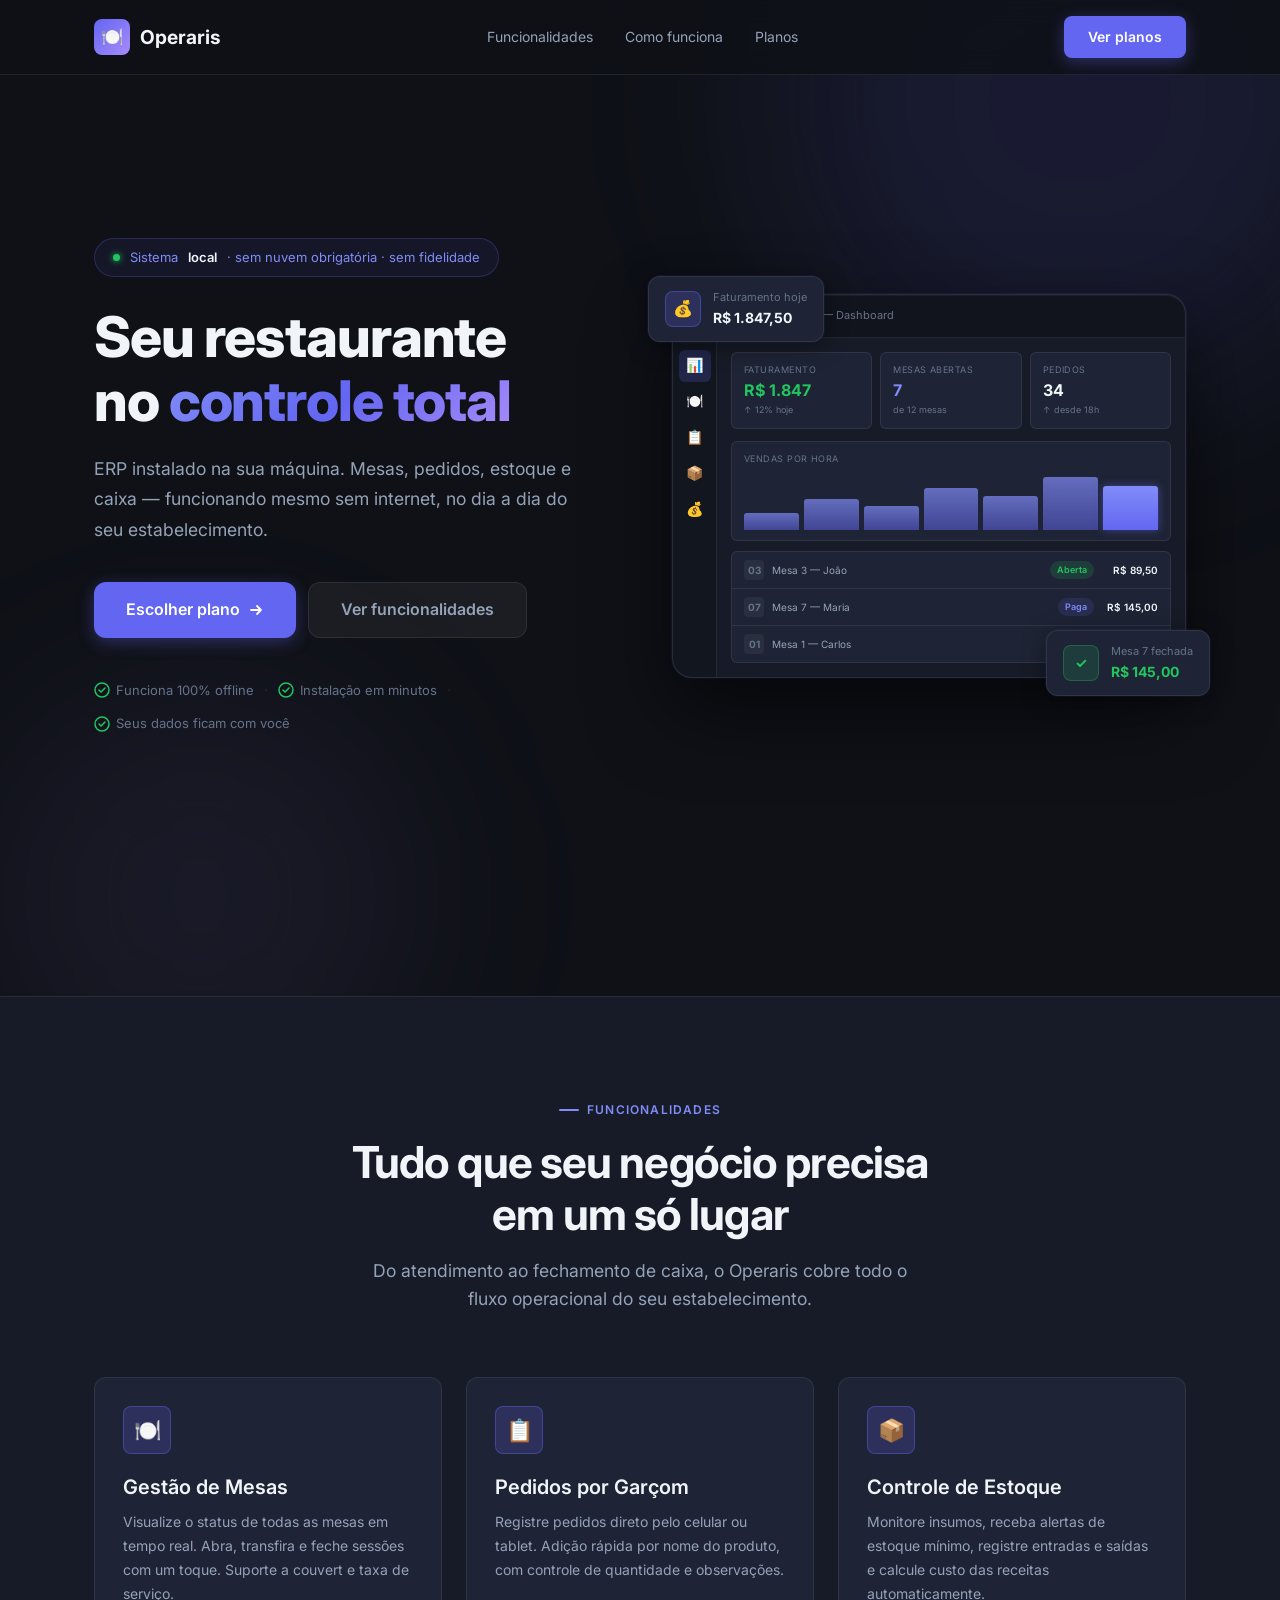
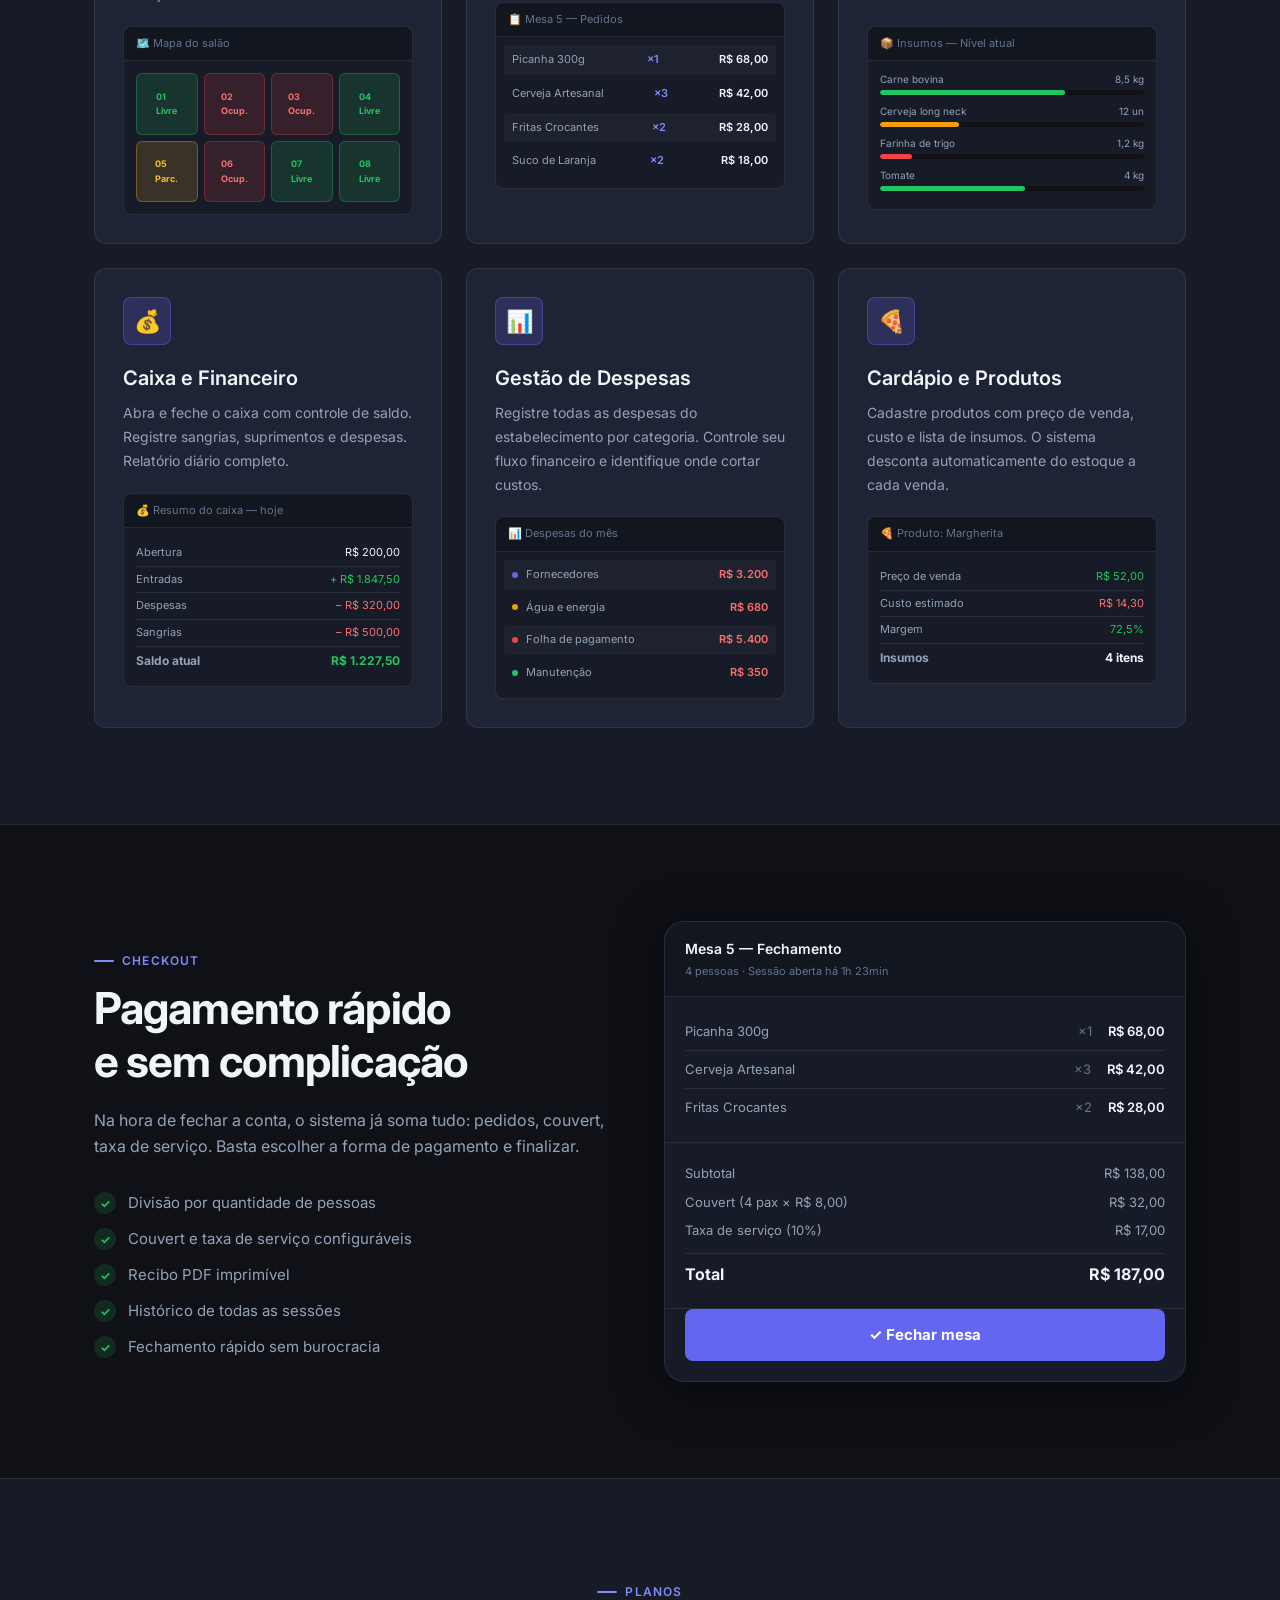
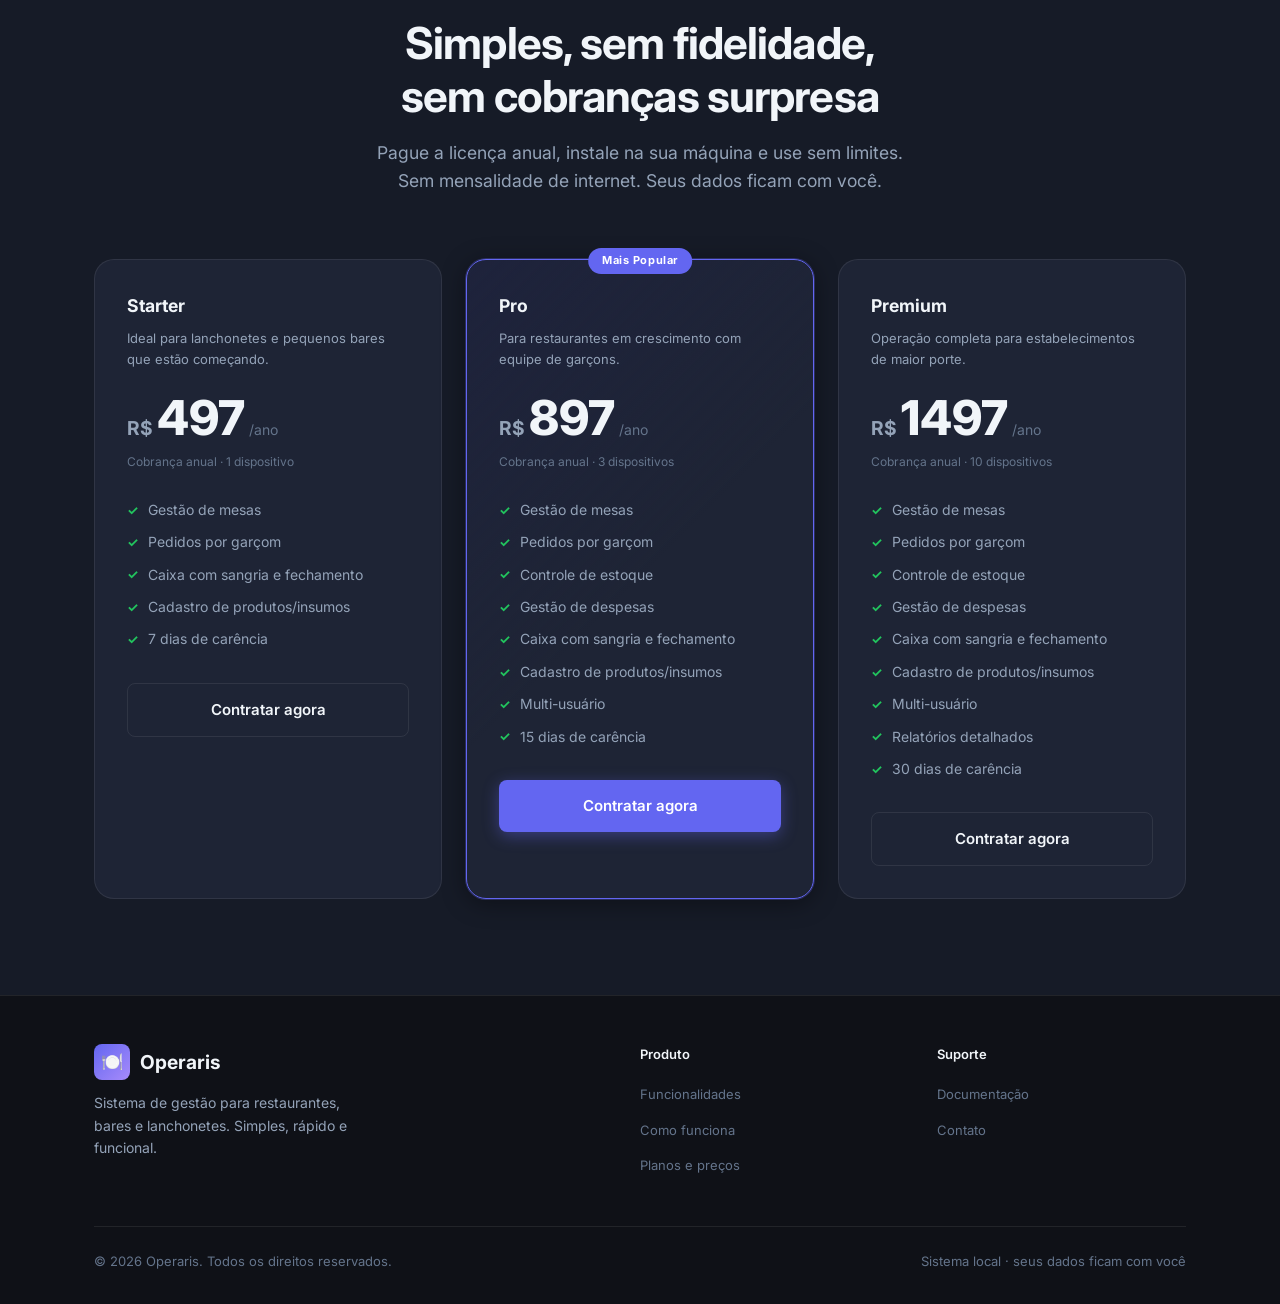
==== index.html @ 33a44f67 "fix: planos com fallback quando API offline + descrição da seção melhorada - plans.js: fallback com " ====
<!DOCTYPE html>
<html lang="pt-BR">
<head>
  <meta charset="UTF-8" />
  <meta name="viewport" content="width=device-width, initial-scale=1.0" />
  <title>Operaris ERP — Sistema de Gestão para Restaurantes e Bares</title>
  <meta name="description" content="ERP completo para restaurantes, bares e lanchonetes. Gestão de mesas, pedidos, estoque, caixa e muito mais. Simples, rápido e offline." />
  <link rel="preconnect" href="https://fonts.googleapis.com" />
  <link rel="preconnect" href="https://fonts.gstatic.com" crossorigin />
  <link href="https://fonts.googleapis.com/css2?family=Inter:wght@400;500;600;700;800&display=swap" rel="stylesheet" />
  <link rel="stylesheet" href="css/style.css" />
</head>
<body>

  <!-- NAVBAR -->
  <nav class="navbar">
    <div class="container">
      <a href="#" class="logo">
        <div class="logo-icon">🍽️</div>
        Operaris
      </a>
      <ul class="nav-links">
        <li><a href="#features">Funcionalidades</a></li>
        <li><a href="#como-funciona">Como funciona</a></li>
        <li><a href="#planos">Planos</a></li>
      </ul>
      <a href="#planos" class="btn btn-primary">Ver planos</a>
    </div>
  </nav>

  <!-- HERO -->
  <section class="hero">
    <!-- Decorative blobs -->
    <div class="hero-blob hero-blob-1"></div>
    <div class="hero-blob hero-blob-2"></div>

    <div class="hero-grid container">

      <!-- LEFT: copy -->
      <div class="hero-copy">
        <div class="hero-badge fade-in">
          <span class="badge-dot"></span>
          Sistema <strong>local</strong> · sem nuvem obrigatória · sem fidelidade
        </div>

        <h1 class="fade-in fade-in-d1">
          Seu restaurante<br/>
          no <span class="gradient-text">controle total</span>
        </h1>

        <p class="hero-sub fade-in fade-in-d2">
          ERP instalado na sua máquina. Mesas, pedidos, estoque e caixa — funcionando mesmo sem internet, no dia a dia do seu estabelecimento.
        </p>

        <div class="hero-cta fade-in fade-in-d3">
          <a href="#planos" class="btn btn-primary btn-lg">
            Escolher plano
            <svg width="16" height="16" viewBox="0 0 16 16" fill="none"><path d="M3 8h10M9 4l4 4-4 4" stroke="currentColor" stroke-width="1.8" stroke-linecap="round" stroke-linejoin="round"/></svg>
          </a>
          <a href="#features" class="btn btn-ghost btn-lg">Ver funcionalidades</a>
        </div>

        <div class="hero-trust fade-in fade-in-d4">
          <div class="trust-item">
            <svg width="16" height="16" viewBox="0 0 16 16" fill="none"><circle cx="8" cy="8" r="7" stroke="#22c55e" stroke-width="1.5"/><path d="M5 8l2 2 4-4" stroke="#22c55e" stroke-width="1.5" stroke-linecap="round" stroke-linejoin="round"/></svg>
            Funciona 100% offline
          </div>
          <div class="trust-sep">·</div>
          <div class="trust-item">
            <svg width="16" height="16" viewBox="0 0 16 16" fill="none"><circle cx="8" cy="8" r="7" stroke="#22c55e" stroke-width="1.5"/><path d="M5 8l2 2 4-4" stroke="#22c55e" stroke-width="1.5" stroke-linecap="round" stroke-linejoin="round"/></svg>
            Instalação em minutos
          </div>
          <div class="trust-sep">·</div>
          <div class="trust-item">
            <svg width="16" height="16" viewBox="0 0 16 16" fill="none"><circle cx="8" cy="8" r="7" stroke="#22c55e" stroke-width="1.5"/><path d="M5 8l2 2 4-4" stroke="#22c55e" stroke-width="1.5" stroke-linecap="round" stroke-linejoin="round"/></svg>
            Seus dados ficam com você
          </div>
        </div>
      </div>

      <!-- RIGHT: mockup -->
      <div class="hero-visual-wrap fade-in fade-in-d2">

        <!-- floating accent cards -->
        <div class="float-card float-card-tl">
          <div class="fc-icon">💰</div>
          <div class="fc-body">
            <div class="fc-label">Faturamento hoje</div>
            <div class="fc-value">R$ 1.847,50</div>
          </div>
        </div>

        <div class="float-card float-card-br">
          <div class="fc-icon fc-green">✓</div>
          <div class="fc-body">
            <div class="fc-label">Mesa 7 fechada</div>
            <div class="fc-value" style="color:var(--green)">R$ 145,00</div>
          </div>
        </div>

        <!-- main mockup -->
        <div class="mockup-window">
          <div class="mockup-titlebar">
            <div class="dot dot-red"></div>
            <div class="dot dot-yellow"></div>
            <div class="dot dot-green"></div>
            <span>Operaris ERP — Dashboard</span>
          </div>
          <div class="mockup-body">
            <!-- nav sidebar hint -->
            <div class="mockup-layout">
              <div class="mockup-sidebar">
                <div class="msb-item active">📊</div>
                <div class="msb-item">🍽️</div>
                <div class="msb-item">📋</div>
                <div class="msb-item">📦</div>
                <div class="msb-item">💰</div>
              </div>
              <div class="mockup-main">
                <div class="mockup-row">
                  <div class="mockup-card">
                    <div class="mockup-card-label">Faturamento</div>
                    <div class="mockup-card-value green">R$ 1.847</div>
                    <div class="mockup-card-delta">↑ 12% hoje</div>
                  </div>
                  <div class="mockup-card">
                    <div class="mockup-card-label">Mesas abertas</div>
                    <div class="mockup-card-value accent">7</div>
                    <div class="mockup-card-delta">de 12 mesas</div>
                  </div>
                  <div class="mockup-card">
                    <div class="mockup-card-label">Pedidos</div>
                    <div class="mockup-card-value">34</div>
                    <div class="mockup-card-delta">↑ desde 18h</div>
                  </div>
                </div>
                <div class="mockup-chart-area">
                  <div class="chart-label">Vendas por hora</div>
                  <div class="chart-bars">
                    <div class="bar" style="height:30%"></div>
                    <div class="bar" style="height:55%"></div>
                    <div class="bar" style="height:42%"></div>
                    <div class="bar" style="height:75%"></div>
                    <div class="bar" style="height:60%"></div>
                    <div class="bar" style="height:95%"></div>
                    <div class="bar bar-active" style="height:78%"></div>
                  </div>
                </div>
                <div class="mockup-table-area">
                  <div class="mockup-table-row">
                    <span class="mtr-num">03</span>
                    <span class="mtr-name">Mesa 3 — João</span>
                    <span class="mtr-status open">Aberta</span>
                    <span class="mtr-value">R$ 89,50</span>
                  </div>
                  <div class="mockup-table-row">
                    <span class="mtr-num">07</span>
                    <span class="mtr-name">Mesa 7 — Maria</span>
                    <span class="mtr-status paid">Paga</span>
                    <span class="mtr-value">R$ 145,00</span>
                  </div>
                  <div class="mockup-table-row">
                    <span class="mtr-num">01</span>
                    <span class="mtr-name">Mesa 1 — Carlos</span>
                    <span class="mtr-status open">Aberta</span>
                    <span class="mtr-value">R$ 62,00</span>
                  </div>
                </div>
              </div>
            </div>
          </div>
        </div>
      </div>

    </div>
  </section>

  <!-- FEATURES -->
  <section class="features" id="features">
    <div class="container">
      <div class="section-header">
        <div class="eyebrow">Funcionalidades</div>
        <h2>Tudo que seu negócio precisa<br/>em um só lugar</h2>
        <p>Do atendimento ao fechamento de caixa, o Operaris cobre todo o fluxo operacional do seu estabelecimento.</p>
      </div>

      <div class="features-grid">

        <!-- Mesas -->
        <div class="feature-card">
          <div class="feature-icon">🍽️</div>
          <h3>Gestão de Mesas</h3>
          <p>Visualize o status de todas as mesas em tempo real. Abra, transfira e feche sessões com um toque. Suporte a couvert e taxa de serviço.</p>
          <div class="feature-preview">
            <div class="preview-header">🗺️ Mapa do salão</div>
            <div class="tables-grid">
              <div class="table-chip free">01<br/>Livre</div>
              <div class="table-chip busy">02<br/>Ocup.</div>
              <div class="table-chip busy">03<br/>Ocup.</div>
              <div class="table-chip free">04<br/>Livre</div>
              <div class="table-chip partial">05<br/>Parc.</div>
              <div class="table-chip busy">06<br/>Ocup.</div>
              <div class="table-chip free">07<br/>Livre</div>
              <div class="table-chip free">08<br/>Livre</div>
            </div>
          </div>
        </div>

        <!-- Pedidos -->
        <div class="feature-card">
          <div class="feature-icon">📋</div>
          <h3>Pedidos por Garçom</h3>
          <p>Registre pedidos direto pelo celular ou tablet. Adição rápida por nome do produto, com controle de quantidade e observações.</p>
          <div class="feature-preview">
            <div class="preview-header">📋 Mesa 5 — Pedidos</div>
            <div class="order-list">
              <div class="order-item">
                <span class="order-item-name">Picanha 300g</span>
                <span class="order-item-qty">×1</span>
                <span class="order-item-price">R$ 68,00</span>
              </div>
              <div class="order-item">
                <span class="order-item-name">Cerveja Artesanal</span>
                <span class="order-item-qty">×3</span>
                <span class="order-item-price">R$ 42,00</span>
              </div>
              <div class="order-item">
                <span class="order-item-name">Fritas Crocantes</span>
                <span class="order-item-qty">×2</span>
                <span class="order-item-price">R$ 28,00</span>
              </div>
              <div class="order-item">
                <span class="order-item-name">Suco de Laranja</span>
                <span class="order-item-qty">×2</span>
                <span class="order-item-price">R$ 18,00</span>
              </div>
            </div>
          </div>
        </div>

        <!-- Estoque -->
        <div class="feature-card">
          <div class="feature-icon">📦</div>
          <h3>Controle de Estoque</h3>
          <p>Monitore insumos, receba alertas de estoque mínimo, registre entradas e saídas e calcule custo das receitas automaticamente.</p>
          <div class="feature-preview">
            <div class="preview-header">📦 Insumos — Nível atual</div>
            <div class="stock-bars">
              <div class="stock-row">
                <div class="stock-row-label"><span>Carne bovina</span><span>8,5 kg</span></div>
                <div class="stock-bar-bg"><div class="stock-bar-fill ok" style="width:70%"></div></div>
              </div>
              <div class="stock-row">
                <div class="stock-row-label"><span>Cerveja long neck</span><span>12 un</span></div>
                <div class="stock-bar-bg"><div class="stock-bar-fill low" style="width:30%"></div></div>
              </div>
              <div class="stock-row">
                <div class="stock-row-label"><span>Farinha de trigo</span><span>1,2 kg</span></div>
                <div class="stock-bar-bg"><div class="stock-bar-fill critical" style="width:12%"></div></div>
              </div>
              <div class="stock-row">
                <div class="stock-row-label"><span>Tomate</span><span>4 kg</span></div>
                <div class="stock-bar-bg"><div class="stock-bar-fill ok" style="width:55%"></div></div>
              </div>
            </div>
          </div>
        </div>

        <!-- Caixa -->
        <div class="feature-card">
          <div class="feature-icon">💰</div>
          <h3>Caixa e Financeiro</h3>
          <p>Abra e feche o caixa com controle de saldo. Registre sangrias, suprimentos e despesas. Relatório diário completo.</p>
          <div class="feature-preview">
            <div class="preview-header">💰 Resumo do caixa — hoje</div>
            <div class="cash-summary">
              <div class="cash-row"><span class="cash-label">Abertura</span><span class="cash-value">R$ 200,00</span></div>
              <div class="cash-row"><span class="cash-label">Entradas</span><span class="cash-value positive">+ R$ 1.847,50</span></div>
              <div class="cash-row"><span class="cash-label">Despesas</span><span class="cash-value" style="color:#f87171">– R$ 320,00</span></div>
              <div class="cash-row"><span class="cash-label">Sangrias</span><span class="cash-value" style="color:#f87171">– R$ 500,00</span></div>
              <div class="cash-row"><span class="cash-label">Saldo atual</span><span class="cash-value positive">R$ 1.227,50</span></div>
            </div>
          </div>
        </div>

        <!-- Despesas -->
        <div class="feature-card">
          <div class="feature-icon">📊</div>
          <h3>Gestão de Despesas</h3>
          <p>Registre todas as despesas do estabelecimento por categoria. Controle seu fluxo financeiro e identifique onde cortar custos.</p>
          <div class="feature-preview">
            <div class="preview-header">📊 Despesas do mês</div>
            <div class="expense-rows">
              <div class="expense-row">
                <div class="expense-dot" style="background:#6366f1"></div>
                <span class="expense-name">Fornecedores</span>
                <span class="expense-amount">R$ 3.200</span>
              </div>
              <div class="expense-row">
                <div class="expense-dot" style="background:#f59e0b"></div>
                <span class="expense-name">Água e energia</span>
                <span class="expense-amount">R$ 680</span>
              </div>
              <div class="expense-row">
                <div class="expense-dot" style="background:#ef4444"></div>
                <span class="expense-name">Folha de pagamento</span>
                <span class="expense-amount">R$ 5.400</span>
              </div>
              <div class="expense-row">
                <div class="expense-dot" style="background:#22c55e"></div>
                <span class="expense-name">Manutenção</span>
                <span class="expense-amount">R$ 350</span>
              </div>
            </div>
          </div>
        </div>

        <!-- Produtos -->
        <div class="feature-card">
          <div class="feature-icon">🍕</div>
          <h3>Cardápio e Produtos</h3>
          <p>Cadastre produtos com preço de venda, custo e lista de insumos. O sistema desconta automaticamente do estoque a cada venda.</p>
          <div class="feature-preview">
            <div class="preview-header">🍕 Produto: Margherita</div>
            <div class="cash-summary">
              <div class="cash-row"><span class="cash-label">Preço de venda</span><span class="cash-value positive">R$ 52,00</span></div>
              <div class="cash-row"><span class="cash-label">Custo estimado</span><span class="cash-value" style="color:#f87171">R$ 14,30</span></div>
              <div class="cash-row"><span class="cash-label">Margem</span><span class="cash-value positive">72,5%</span></div>
              <div class="cash-row"><span class="cash-label">Insumos</span><span class="cash-value">4 itens</span></div>
            </div>
          </div>
        </div>

      </div>
    </div>
  </section>

  <!-- COMO FUNCIONA / CHECKOUT PREVIEW -->
  <section class="screenshots" id="como-funciona">
    <div class="container">
      <div class="screenshots-inner">
        <div class="screenshots-text">
          <div class="eyebrow">Checkout</div>
          <h2>Pagamento rápido<br/>e sem complicação</h2>
          <p>Na hora de fechar a conta, o sistema já soma tudo: pedidos, couvert, taxa de serviço. Basta escolher a forma de pagamento e finalizar.</p>
          <ul class="check-list">
            <li>Divisão por quantidade de pessoas</li>
            <li>Couvert e taxa de serviço configuráveis</li>
            <li>Recibo PDF imprimível</li>
            <li>Histórico de todas as sessões</li>
            <li>Fechamento rápido sem burocracia</li>
          </ul>
        </div>

        <div class="app-mockup">
          <div class="checkout-mockup">
            <div class="checkout-header">
              <h4>Mesa 5 — Fechamento</h4>
              <p>4 pessoas · Sessão aberta há 1h 23min</p>
            </div>
            <div class="checkout-items">
              <div class="checkout-item">
                <span class="ci-name">Picanha 300g</span>
                <span class="ci-qty">×1</span>
                <span class="ci-price">R$ 68,00</span>
              </div>
              <div class="checkout-item">
                <span class="ci-name">Cerveja Artesanal</span>
                <span class="ci-qty">×3</span>
                <span class="ci-price">R$ 42,00</span>
              </div>
              <div class="checkout-item">
                <span class="ci-name">Fritas Crocantes</span>
                <span class="ci-qty">×2</span>
                <span class="ci-price">R$ 28,00</span>
              </div>
            </div>
            <div class="checkout-totals">
              <div class="total-row"><span>Subtotal</span><span>R$ 138,00</span></div>
              <div class="total-row"><span>Couvert (4 pax × R$ 8,00)</span><span>R$ 32,00</span></div>
              <div class="total-row"><span>Taxa de serviço (10%)</span><span>R$ 17,00</span></div>
              <div class="total-row main"><span>Total</span><span>R$ 187,00</span></div>
            </div>
            <div class="checkout-btn-row">
              <div class="btn-finalize">✓ Fechar mesa</div>
            </div>
          </div>
        </div>
      </div>
    </div>
  </section>

  <!-- PRICING -->
  <section class="pricing" id="planos">
    <div class="container">
      <div class="section-header">
        <div class="eyebrow">Planos</div>
        <h2>Simples, sem fidelidade,<br/>sem cobranças surpresa</h2>
        <p>Pague a licença anual, instale na sua máquina e use sem limites.<br/>Sem mensalidade de internet. Seus dados ficam com você.</p>
      </div>

      <div id="plans-container" class="plans-grid">
        <div class="plans-loading">Carregando planos disponíveis…</div>
      </div>
    </div>
  </section>

  <!-- FOOTER -->
  <footer class="footer">
    <div class="container">
      <div class="footer-inner">
        <div class="footer-brand">
          <a href="#" class="logo">
            <div class="logo-icon">🍽️</div>
            Operaris
          </a>
          <p>Sistema de gestão para restaurantes, bares e lanchonetes. Simples, rápido e funcional.</p>
        </div>
        <div class="footer-col">
          <h4>Produto</h4>
          <ul>
            <li><a href="#features">Funcionalidades</a></li>
            <li><a href="#como-funciona">Como funciona</a></li>
            <li><a href="#planos">Planos e preços</a></li>
          </ul>
        </div>
        <div class="footer-col">
          <h4>Suporte</h4>
          <ul>
            <li><a href="#">Documentação</a></li>
            <li><a href="#">Contato</a></li>
          </ul>
        </div>
      </div>
      <div class="footer-bottom">
        <span>© 2026 Operaris. Todos os direitos reservados.</span>
        <span>Sistema local · seus dados ficam com você</span>
      </div>
    </div>
  </footer>

  <script src="js/config.js"></script>
  <script src="js/plans.js"></script>
</body>
</html>
---- css/style.css ----
/* ===== RESET & BASE ===== */
*, *::before, *::after { box-sizing: border-box; margin: 0; padding: 0; }

:root {
  --bg-primary: #0f1117;
  --bg-secondary: #161b27;
  --bg-card: #1e2435;
  --bg-card-hover: #252d44;
  --accent: #6366f1;
  --accent-light: #818cf8;
  --accent-dark: #4f52c9;
  --accent-glow: rgba(99,102,241,0.2);
  --green: #22c55e;
  --green-dim: rgba(34,197,94,0.15);
  --text-primary: #f1f5f9;
  --text-secondary: #94a3b8;
  --text-muted: #64748b;
  --border: rgba(255,255,255,0.08);
  --border-accent: rgba(99,102,241,0.4);
  --radius: 12px;
  --radius-sm: 8px;
  --radius-lg: 20px;
  --shadow: 0 4px 24px rgba(0,0,0,0.4);
  --shadow-lg: 0 8px 48px rgba(0,0,0,0.6);
}

html { scroll-behavior: smooth; }

body {
  font-family: 'Inter', system-ui, -apple-system, sans-serif;
  background: var(--bg-primary);
  color: var(--text-primary);
  line-height: 1.6;
  overflow-x: hidden;
}

a { color: inherit; text-decoration: none; }
img { max-width: 100%; }

/* ===== LAYOUT ===== */
.container {
  max-width: 1140px;
  margin: 0 auto;
  padding: 0 24px;
}

section { padding: 96px 0; }

/* ===== TYPOGRAPHY ===== */
.eyebrow {
  display: inline-flex;
  align-items: center;
  gap: 8px;
  font-size: 12px;
  font-weight: 600;
  letter-spacing: 0.1em;
  text-transform: uppercase;
  color: var(--accent-light);
  margin-bottom: 16px;
}
.eyebrow::before {
  content: '';
  display: block;
  width: 20px;
  height: 2px;
  background: var(--accent-light);
  border-radius: 2px;
}

h1 { font-size: clamp(2rem, 5vw, 3.5rem); font-weight: 800; line-height: 1.15; letter-spacing: -0.02em; }
h2 { font-size: clamp(1.75rem, 4vw, 2.75rem); font-weight: 700; line-height: 1.2; letter-spacing: -0.02em; }
h3 { font-size: 1.25rem; font-weight: 600; line-height: 1.3; }

.gradient-text {
  background: linear-gradient(135deg, #818cf8 0%, #6366f1 50%, #a78bfa 100%);
  -webkit-background-clip: text;
  -webkit-text-fill-color: transparent;
  background-clip: text;
}

/* ===== NAVBAR ===== */
.navbar {
  position: fixed;
  top: 0;
  left: 0;
  right: 0;
  z-index: 100;
  padding: 16px 0;
  background: rgba(15,17,23,0.85);
  backdrop-filter: blur(12px);
  border-bottom: 1px solid var(--border);
  transition: background 0.3s;
}

.navbar .container {
  display: flex;
  align-items: center;
  justify-content: space-between;
}

.logo {
  display: flex;
  align-items: center;
  gap: 10px;
  font-weight: 700;
  font-size: 1.2rem;
}

.logo-icon {
  width: 36px;
  height: 36px;
  background: linear-gradient(135deg, var(--accent) 0%, #a78bfa 100%);
  border-radius: var(--radius-sm);
  display: flex;
  align-items: center;
  justify-content: center;
  font-size: 18px;
}

.nav-links {
  display: flex;
  align-items: center;
  gap: 32px;
  list-style: none;
}

.nav-links a {
  font-size: 14px;
  color: var(--text-secondary);
  transition: color 0.2s;
}
.nav-links a:hover { color: var(--text-primary); }

.btn {
  display: inline-flex;
  align-items: center;
  justify-content: center;
  gap: 8px;
  padding: 10px 24px;
  border-radius: var(--radius-sm);
  font-size: 14px;
  font-weight: 600;
  cursor: pointer;
  transition: all 0.2s;
  border: none;
  outline: none;
  text-decoration: none;
}

.btn-primary {
  background: var(--accent);
  color: #fff;
  box-shadow: 0 4px 16px rgba(99,102,241,0.35);
}
.btn-primary:hover {
  background: var(--accent-light);
  transform: translateY(-1px);
  box-shadow: 0 6px 24px rgba(99,102,241,0.5);
}

.btn-outline {
  background: transparent;
  color: var(--text-primary);
  border: 1px solid var(--border);
}
.btn-outline:hover {
  border-color: var(--accent);
  color: var(--accent-light);
}

.btn-lg {
  padding: 14px 32px;
  font-size: 16px;
  border-radius: var(--radius);
}

/* ===== HERO ===== */
.hero {
  min-height: 100vh;
  display: flex;
  align-items: center;
  padding-top: 72px;
  position: relative;
  overflow: hidden;
  background: var(--bg-primary);
}

/* decorative blobs */
.hero-blob {
  position: absolute;
  border-radius: 50%;
  filter: blur(100px);
  pointer-events: none;
  z-index: 0;
}
.hero-blob-1 {
  width: 600px; height: 600px;
  background: rgba(99,102,241,0.12);
  top: -200px; right: -100px;
}
.hero-blob-2 {
  width: 400px; height: 400px;
  background: rgba(167,139,250,0.08);
  bottom: -100px; left: 0;
}

.hero-grid {
  position: relative;
  z-index: 1;
  display: grid;
  grid-template-columns: 1fr 1fr;
  gap: 64px;
  align-items: center;
  min-height: calc(100vh - 72px);
  padding-top: 48px;
  padding-bottom: 48px;
}

@media (max-width: 1024px) {
  .hero-grid { grid-template-columns: 1fr; gap: 48px; padding-top: 40px; }
}

/* ===== HERO COPY ===== */
.hero-copy { display: flex; flex-direction: column; }

.hero-badge {
  display: inline-flex;
  align-items: center;
  gap: 10px;
  background: rgba(99,102,241,0.08);
  border: 1px solid rgba(99,102,241,0.25);
  border-radius: 999px;
  padding: 8px 18px;
  font-size: 13px;
  color: var(--accent-light);
  margin-bottom: 28px;
  width: fit-content;
}
.badge-dot {
  width: 7px; height: 7px;
  border-radius: 50%;
  background: var(--green);
  box-shadow: 0 0 6px var(--green);
  flex-shrink: 0;
}
.hero-badge strong { color: var(--text-primary); font-weight: 600; }

.hero-copy h1 { margin-bottom: 20px; }

.hero-sub {
  font-size: 1.1rem;
  color: var(--text-secondary);
  line-height: 1.75;
  margin-bottom: 36px;
  max-width: 480px;
}

.hero-cta {
  display: flex;
  gap: 12px;
  flex-wrap: wrap;
  margin-bottom: 40px;
}

.btn-ghost {
  background: rgba(255,255,255,0.05);
  color: var(--text-secondary);
  border: 1px solid var(--border);
  transition: all 0.2s;
}
.btn-ghost:hover {
  background: rgba(255,255,255,0.08);
  color: var(--text-primary);
  border-color: rgba(255,255,255,0.15);
}

.hero-trust {
  display: flex;
  align-items: center;
  flex-wrap: wrap;
  gap: 10px;
}
.trust-item {
  display: flex;
  align-items: center;
  gap: 6px;
  font-size: 13px;
  color: var(--text-muted);
}
.trust-sep { color: var(--border); font-size: 16px; }

/* ===== HERO VISUAL (right column) ===== */
.hero-visual-wrap {
  position: relative;
  display: flex;
  align-items: center;
  justify-content: center;
}

@media (max-width: 1024px) {
  .hero-visual-wrap { display: none; }
}

/* floating accent cards */
.float-card {
  position: absolute;
  z-index: 10;
  background: var(--bg-card);
  border: 1px solid var(--border);
  border-radius: var(--radius);
  padding: 12px 16px;
  display: flex;
  align-items: center;
  gap: 12px;
  box-shadow: var(--shadow), 0 0 0 1px rgba(99,102,241,0.1);
  backdrop-filter: blur(8px);
  white-space: nowrap;
}
.fc-icon {
  width: 36px; height: 36px;
  background: var(--accent-glow);
  border: 1px solid var(--border-accent);
  border-radius: var(--radius-sm);
  display: flex; align-items: center; justify-content: center;
  font-size: 16px;
  flex-shrink: 0;
}
.fc-icon.fc-green { background: var(--green-dim); border-color: rgba(34,197,94,0.3); color: var(--green); font-size: 14px; font-weight: 700; }
.fc-label { font-size: 11px; color: var(--text-muted); }
.fc-value { font-size: 14px; font-weight: 700; color: var(--text-primary); }

.float-card-tl {
  top: -18px;
  left: -24px;
  animation: floatUp 4s ease-in-out infinite;
}
.float-card-br {
  bottom: -18px;
  right: -24px;
  animation: floatUp 4s ease-in-out infinite 2s;
}

@keyframes floatUp {
  0%, 100% { transform: translateY(0); }
  50%       { transform: translateY(-8px); }
}

/* ===== MOCKUP DASHBOARD ===== */
.mockup-window {
  width: 100%;
  max-width: 520px;
  background: var(--bg-secondary);
  border: 1px solid var(--border);
  border-radius: var(--radius-lg);
  overflow: hidden;
  box-shadow: 0 32px 80px rgba(0,0,0,0.6), 0 0 0 1px rgba(99,102,241,0.12), inset 0 1px 0 rgba(255,255,255,0.06);
}

.mockup-titlebar {
  display: flex;
  align-items: center;
  gap: 8px;
  padding: 12px 16px;
  background: rgba(0,0,0,0.25);
  border-bottom: 1px solid var(--border);
}
.dot { width: 10px; height: 10px; border-radius: 50%; }
.dot-red { background: #ff5f56; }
.dot-yellow { background: #ffbd2e; }
.dot-green { background: #27c93f; }
.mockup-titlebar span { font-size: 11px; color: var(--text-muted); margin-left: 8px; }

.mockup-body { padding: 0; }

/* sidebar + main layout inside mockup */
.mockup-layout { display: flex; }

.mockup-sidebar {
  width: 44px;
  background: rgba(0,0,0,0.2);
  border-right: 1px solid var(--border);
  padding: 12px 0;
  display: flex;
  flex-direction: column;
  align-items: center;
  gap: 4px;
}
.msb-item {
  width: 32px; height: 32px;
  border-radius: 6px;
  display: flex; align-items: center; justify-content: center;
  font-size: 14px;
  cursor: pointer;
  color: var(--text-muted);
}
.msb-item.active { background: var(--accent-glow); }

.mockup-main { flex: 1; padding: 14px; }

.mockup-row {
  display: grid;
  grid-template-columns: repeat(3, 1fr);
  gap: 8px;
  margin-bottom: 12px;
}

.mockup-card {
  background: var(--bg-card);
  border: 1px solid var(--border);
  border-radius: 6px;
  padding: 10px 12px;
}
.mockup-card-label { font-size: 9px; color: var(--text-muted); margin-bottom: 4px; text-transform: uppercase; letter-spacing: 0.05em; }
.mockup-card-value { font-size: 16px; font-weight: 700; color: var(--text-primary); line-height: 1.2; }
.mockup-card-value.green { color: var(--green); }
.mockup-card-value.accent { color: var(--accent-light); }
.mockup-card-delta { font-size: 9px; color: var(--text-muted); margin-top: 3px; }

.mockup-chart-area {
  background: var(--bg-card);
  border: 1px solid var(--border);
  border-radius: 6px;
  padding: 10px 12px;
  margin-bottom: 10px;
  position: relative;
}
.chart-label { font-size: 9px; color: var(--text-muted); text-transform: uppercase; letter-spacing: 0.05em; margin-bottom: 8px; }

.chart-bars {
  display: flex;
  align-items: flex-end;
  gap: 5px;
  height: 56px;
}
.bar {
  flex: 1;
  background: linear-gradient(to top, rgba(99,102,241,0.5) 0%, rgba(129,140,248,0.7) 100%);
  border-radius: 3px 3px 0 0;
}
.bar.bar-active {
  background: linear-gradient(to top, var(--accent) 0%, var(--accent-light) 100%);
  box-shadow: 0 0 8px rgba(99,102,241,0.5);
}

.mockup-table-area {
  background: var(--bg-card);
  border: 1px solid var(--border);
  border-radius: 6px;
  overflow: hidden;
}
.mockup-table-row {
  display: flex;
  align-items: center;
  padding: 8px 12px;
  font-size: 10px;
  border-bottom: 1px solid var(--border);
  gap: 8px;
}
.mockup-table-row:last-child { border-bottom: none; }
.mtr-num {
  width: 20px; height: 20px;
  background: rgba(255,255,255,0.05);
  border-radius: 4px;
  display: flex; align-items: center; justify-content: center;
  font-weight: 700;
  color: var(--text-muted);
  flex-shrink: 0;
}
.mtr-name { flex: 1; color: var(--text-secondary); }
.mtr-status {
  padding: 2px 7px;
  border-radius: 999px;
  font-size: 9px;
  font-weight: 600;
  flex-shrink: 0;
}
.mtr-status.open { background: var(--green-dim); color: var(--green); }
.mtr-status.paid { background: rgba(99,102,241,0.15); color: var(--accent-light); }
.mtr-value { color: var(--text-primary); font-weight: 600; min-width: 56px; text-align: right; }

/* ===== FEATURES ===== */
.features {
  background: var(--bg-secondary);
  border-top: 1px solid var(--border);
  border-bottom: 1px solid var(--border);
}

.section-header {
  text-align: center;
  margin-bottom: 64px;
}
.section-header p {
  color: var(--text-secondary);
  font-size: 1.1rem;
  max-width: 540px;
  margin: 16px auto 0;
}

.features-grid {
  display: grid;
  grid-template-columns: repeat(auto-fit, minmax(300px, 1fr));
  gap: 24px;
}

.feature-card {
  background: var(--bg-card);
  border: 1px solid var(--border);
  border-radius: var(--radius);
  padding: 28px;
  transition: border-color 0.2s, transform 0.2s, box-shadow 0.2s;
  position: relative;
  overflow: hidden;
}
.feature-card::before {
  content: '';
  position: absolute;
  inset: 0;
  background: linear-gradient(135deg, rgba(99,102,241,0.05) 0%, transparent 60%);
  opacity: 0;
  transition: opacity 0.3s;
}
.feature-card:hover {
  border-color: var(--border-accent);
  transform: translateY(-4px);
  box-shadow: 0 8px 32px rgba(0,0,0,0.3);
}
.feature-card:hover::before { opacity: 1; }

.feature-icon {
  width: 48px;
  height: 48px;
  background: var(--accent-glow);
  border: 1px solid var(--border-accent);
  border-radius: var(--radius-sm);
  display: flex;
  align-items: center;
  justify-content: center;
  font-size: 22px;
  margin-bottom: 20px;
}

.feature-card h3 { margin-bottom: 10px; }
.feature-card p { color: var(--text-secondary); font-size: 14px; line-height: 1.7; }

/* Feature mockup previews */
.feature-preview {
  margin-top: 20px;
  background: var(--bg-secondary);
  border: 1px solid var(--border);
  border-radius: var(--radius-sm);
  overflow: hidden;
}

.preview-header {
  background: rgba(0,0,0,0.2);
  padding: 8px 12px;
  font-size: 11px;
  color: var(--text-muted);
  border-bottom: 1px solid var(--border);
  display: flex;
  align-items: center;
  gap: 6px;
}

.tables-grid {
  display: grid;
  grid-template-columns: repeat(4, 1fr);
  gap: 6px;
  padding: 12px;
}
.table-chip {
  aspect-ratio: 1;
  border-radius: 6px;
  display: flex;
  flex-direction: column;
  align-items: center;
  justify-content: center;
  font-size: 9px;
  font-weight: 700;
  gap: 2px;
}
.table-chip.free { background: rgba(34,197,94,0.15); color: var(--green); border: 1px solid rgba(34,197,94,0.3); }
.table-chip.busy { background: rgba(239,68,68,0.15); color: #f87171; border: 1px solid rgba(239,68,68,0.3); }
.table-chip.partial { background: rgba(251,191,36,0.15); color: #fbbf24; border: 1px solid rgba(251,191,36,0.3); }

.order-list { padding: 8px; }
.order-item {
  display: flex;
  align-items: center;
  justify-content: space-between;
  padding: 6px 8px;
  font-size: 11px;
  border-radius: 4px;
  margin-bottom: 4px;
}
.order-item:nth-child(odd) { background: rgba(255,255,255,0.03); }
.order-item-name { color: var(--text-secondary); }
.order-item-qty { color: var(--accent-light); font-weight: 600; min-width: 24px; text-align: right; }
.order-item-price { color: var(--text-primary); font-weight: 600; min-width: 60px; text-align: right; }

.stock-bars { padding: 10px 12px; }
.stock-row { margin-bottom: 8px; }
.stock-row-label { display: flex; justify-content: space-between; font-size: 10px; color: var(--text-secondary); margin-bottom: 3px; }
.stock-bar-bg { height: 5px; background: var(--bg-primary); border-radius: 3px; overflow: hidden; }
.stock-bar-fill { height: 100%; border-radius: 3px; }
.stock-bar-fill.ok { background: var(--green); }
.stock-bar-fill.low { background: #f59e0b; }
.stock-bar-fill.critical { background: #ef4444; }

.cash-summary { padding: 12px; }
.cash-row { display: flex; justify-content: space-between; font-size: 11px; padding: 4px 0; border-bottom: 1px solid var(--border); }
.cash-row:last-child { border-bottom: none; font-weight: 700; font-size: 12px; }
.cash-label { color: var(--text-secondary); }
.cash-value { color: var(--text-primary); }
.cash-value.positive { color: var(--green); }

.expense-rows { padding: 8px; }
.expense-row {
  display: flex;
  align-items: center;
  gap: 8px;
  padding: 6px 8px;
  font-size: 11px;
  border-radius: 4px;
  margin-bottom: 3px;
}
.expense-row:nth-child(odd) { background: rgba(255,255,255,0.03); }
.expense-dot { width: 6px; height: 6px; border-radius: 50%; flex-shrink: 0; }
.expense-name { flex: 1; color: var(--text-secondary); }
.expense-amount { color: #f87171; font-weight: 600; }

/* ===== SCREENSHOT SECTION ===== */
.screenshots { background: var(--bg-primary); }

.screenshots-inner {
  display: grid;
  grid-template-columns: 1fr 1fr;
  gap: 48px;
  align-items: center;
}

@media (max-width: 768px) {
  .screenshots-inner { grid-template-columns: 1fr; }
}

.screenshots-text .eyebrow { margin-bottom: 12px; }
.screenshots-text h2 { margin-bottom: 20px; }
.screenshots-text p { color: var(--text-secondary); margin-bottom: 32px; }

.check-list { list-style: none; display: flex; flex-direction: column; gap: 12px; }
.check-list li {
  display: flex;
  align-items: center;
  gap: 12px;
  font-size: 15px;
  color: var(--text-secondary);
}
.check-list li::before {
  content: '✓';
  display: flex;
  align-items: center;
  justify-content: center;
  width: 22px;
  height: 22px;
  background: var(--green-dim);
  color: var(--green);
  border-radius: 50%;
  font-size: 12px;
  font-weight: 700;
  flex-shrink: 0;
}

.app-mockup {
  position: relative;
}

.checkout-mockup {
  background: var(--bg-secondary);
  border: 1px solid var(--border);
  border-radius: var(--radius-lg);
  overflow: hidden;
  box-shadow: var(--shadow-lg);
}

.checkout-header {
  background: rgba(0,0,0,0.2);
  padding: 16px 20px;
  border-bottom: 1px solid var(--border);
}
.checkout-header h4 { font-size: 14px; font-weight: 600; }
.checkout-header p { font-size: 11px; color: var(--text-muted); margin-top: 2px; }

.checkout-items { padding: 16px 20px; border-bottom: 1px solid var(--border); }
.checkout-item {
  display: flex;
  align-items: center;
  justify-content: space-between;
  padding: 8px 0;
  font-size: 13px;
  border-bottom: 1px solid var(--border);
}
.checkout-item:last-child { border-bottom: none; }
.ci-name { color: var(--text-secondary); flex: 1; }
.ci-qty { color: var(--text-muted); margin-right: 16px; }
.ci-price { color: var(--text-primary); font-weight: 600; }

.checkout-totals { padding: 16px 20px; border-bottom: 1px solid var(--border); }
.total-row {
  display: flex;
  justify-content: space-between;
  font-size: 13px;
  padding: 4px 0;
  color: var(--text-secondary);
}
.total-row.main { color: var(--text-primary); font-weight: 700; font-size: 16px; margin-top: 8px; padding-top: 8px; border-top: 1px solid var(--border); }

.checkout-payment { padding: 16px 20px; }
.payment-methods { display: flex; gap: 8px; margin-top: 8px; }
.pm {
  flex: 1;
  padding: 8px;
  border: 1px solid var(--border);
  border-radius: var(--radius-sm);
  text-align: center;
  font-size: 11px;
  font-weight: 600;
  cursor: pointer;
  color: var(--text-muted);
  transition: all 0.2s;
}
.pm.active { border-color: var(--accent); color: var(--accent-light); background: var(--accent-glow); }

.checkout-btn-row { padding: 0 20px 20px; }
.btn-finalize {
  width: 100%;
  padding: 14px;
  background: var(--accent);
  color: #fff;
  border: none;
  border-radius: var(--radius-sm);
  font-size: 15px;
  font-weight: 700;
  cursor: pointer;
  text-align: center;
}

/* ===== PRICING ===== */
.pricing { background: var(--bg-secondary); border-top: 1px solid var(--border); }

.plans-grid {
  display: grid;
  grid-template-columns: repeat(auto-fit, minmax(280px, 1fr));
  gap: 24px;
  margin-top: 48px;
}

.plan-card {
  background: var(--bg-card);
  border: 1px solid var(--border);
  border-radius: var(--radius-lg);
  padding: 32px;
  position: relative;
  transition: all 0.3s;
}

.plan-card.featured {
  border-color: var(--accent);
  background: linear-gradient(135deg, rgba(99,102,241,0.1) 0%, var(--bg-card) 50%);
  box-shadow: 0 0 0 1px rgba(99,102,241,0.3), var(--shadow);
}

.plan-badge {
  position: absolute;
  top: -12px;
  left: 50%;
  transform: translateX(-50%);
  background: var(--accent);
  color: #fff;
  font-size: 11px;
  font-weight: 700;
  letter-spacing: 0.05em;
  padding: 4px 14px;
  border-radius: 999px;
  white-space: nowrap;
}

.plan-name { font-size: 1.1rem; font-weight: 700; margin-bottom: 8px; }
.plan-desc { font-size: 13px; color: var(--text-secondary); margin-bottom: 24px; min-height: 40px; }

.plan-price { display: flex; align-items: baseline; gap: 4px; margin-bottom: 8px; }
.price-currency { font-size: 1.2rem; font-weight: 700; color: var(--text-secondary); }
.price-value { font-size: 3rem; font-weight: 800; line-height: 1; }
.price-period { font-size: 14px; color: var(--text-muted); }

.plan-interval {
  font-size: 12px;
  color: var(--text-muted);
  margin-bottom: 28px;
}

.plan-features { list-style: none; margin-bottom: 32px; display: flex; flex-direction: column; gap: 10px; }
.plan-features li {
  display: flex;
  align-items: center;
  gap: 10px;
  font-size: 14px;
  color: var(--text-secondary);
}
.plan-features li .check { color: var(--green); font-weight: 700; font-size: 13px; flex-shrink: 0; }

.plan-cta {
  display: block;
  width: 100%;
  text-align: center;
  padding: 14px;
  border-radius: var(--radius-sm);
  font-weight: 600;
  font-size: 15px;
  transition: all 0.2s;
  cursor: pointer;
  border: none;
  text-decoration: none;
}
.plan-cta.primary {
  background: var(--accent);
  color: #fff;
  box-shadow: 0 4px 16px rgba(99,102,241,0.4);
}
.plan-cta.primary:hover {
  background: var(--accent-light);
  transform: translateY(-2px);
}
.plan-cta.secondary {
  background: transparent;
  color: var(--text-primary);
  border: 1px solid var(--border);
}
.plan-cta.secondary:hover {
  border-color: var(--accent);
  color: var(--accent-light);
}

.plans-loading {
  text-align: center;
  padding: 48px;
  color: var(--text-muted);
  font-size: 14px;
}

.plans-error {
  text-align: center;
  padding: 48px;
  color: #f87171;
  font-size: 14px;
}

/* ===== FOOTER ===== */
.footer {
  background: var(--bg-primary);
  border-top: 1px solid var(--border);
  padding: 48px 0 32px;
}

.footer-inner {
  display: grid;
  grid-template-columns: 2fr 1fr 1fr;
  gap: 48px;
  margin-bottom: 48px;
}

@media (max-width: 768px) {
  .footer-inner { grid-template-columns: 1fr; gap: 32px; }
}

.footer-brand p { font-size: 14px; color: var(--text-secondary); margin-top: 12px; max-width: 280px; }

.footer-col h4 { font-size: 13px; font-weight: 600; margin-bottom: 16px; color: var(--text-primary); }
.footer-col ul { list-style: none; display: flex; flex-direction: column; gap: 10px; }
.footer-col ul a { font-size: 13px; color: var(--text-muted); transition: color 0.2s; }
.footer-col ul a:hover { color: var(--text-primary); }

.footer-bottom {
  display: flex;
  align-items: center;
  justify-content: space-between;
  padding-top: 24px;
  border-top: 1px solid var(--border);
  font-size: 13px;
  color: var(--text-muted);
}

/* ===== RESPONSIVE ===== */
@media (max-width: 768px) {
  section { padding: 64px 0; }
  .nav-links { display: none; }
  .hero-cta { flex-direction: column; }
  .hero-stats { gap: 24px; }
  .features-grid { grid-template-columns: 1fr; }
  .plans-grid { grid-template-columns: 1fr; }
}

/* ===== ANIMATIONS ===== */
@keyframes fadeInUp {
  from { opacity: 0; transform: translateY(24px); }
  to   { opacity: 1; transform: translateY(0); }
}

.fade-in { animation: fadeInUp 0.6s ease both; }
.fade-in-d1 { animation-delay: 0.1s; }
.fade-in-d2 { animation-delay: 0.2s; }
.fade-in-d3 { animation-delay: 0.3s; }
.fade-in-d4 { animation-delay: 0.4s; }

/* ===== FORM PAGE (cadastro.html) ===== */
.form-page {
  min-height: 100vh;
  padding: 100px 0 64px;
  background: radial-gradient(ellipse 60% 50% at 50% 0%, rgba(99,102,241,0.12) 0%, transparent 70%);
}

.form-wrapper {
  max-width: 640px;
  margin: 0 auto;
}

.form-card {
  background: var(--bg-card);
  border: 1px solid var(--border);
  border-radius: var(--radius-lg);
  padding: 40px;
  box-shadow: var(--shadow-lg);
}

.form-header { margin-bottom: 32px; }
.form-header h1 { font-size: 1.75rem; margin-bottom: 8px; }
.form-header p { color: var(--text-secondary); font-size: 14px; }

.plan-summary {
  background: var(--bg-secondary);
  border: 1px solid var(--border-accent);
  border-radius: var(--radius-sm);
  padding: 16px 20px;
  margin-bottom: 28px;
  display: flex;
  align-items: center;
  justify-content: space-between;
}
.plan-summary-name { font-weight: 600; }
.plan-summary-price { font-size: 1.25rem; font-weight: 800; color: var(--accent-light); }

.form-group { margin-bottom: 20px; }
.form-group label { display: block; font-size: 13px; font-weight: 500; color: var(--text-secondary); margin-bottom: 8px; }
.form-input {
  width: 100%;
  padding: 12px 16px;
  background: var(--bg-secondary);
  border: 1px solid var(--border);
  border-radius: var(--radius-sm);
  color: var(--text-primary);
  font-size: 14px;
  transition: border-color 0.2s;
  outline: none;
}
.form-input:focus { border-color: var(--accent); box-shadow: 0 0 0 3px var(--accent-glow); }
.form-input.error { border-color: #f87171; }
.form-error { font-size: 12px; color: #f87171; margin-top: 4px; }

.form-row { display: grid; grid-template-columns: 1fr 1fr; gap: 16px; }
@media (max-width: 480px) { .form-row { grid-template-columns: 1fr; } }

.form-submit {
  width: 100%;
  padding: 16px;
  background: var(--accent);
  color: #fff;
  border: none;
  border-radius: var(--radius-sm);
  font-size: 16px;
  font-weight: 700;
  cursor: pointer;
  transition: all 0.2s;
  margin-top: 8px;
  display: flex;
  align-items: center;
  justify-content: center;
  gap: 8px;
}
.form-submit:hover { background: var(--accent-light); transform: translateY(-1px); }
.form-submit:disabled { opacity: 0.6; cursor: not-allowed; transform: none; }

.form-note { text-align: center; font-size: 12px; color: var(--text-muted); margin-top: 16px; }

/* ===== SUCCESS PAGE ===== */
.success-page {
  min-height: 100vh;
  display: flex;
  align-items: center;
  justify-content: center;
  padding: 100px 24px;
}

.success-card {
  background: var(--bg-card);
  border: 1px solid var(--border);
  border-radius: var(--radius-lg);
  padding: 56px 48px;
  text-align: center;
  max-width: 560px;
  width: 100%;
  box-shadow: var(--shadow-lg);
}

.success-icon {
  width: 80px;
  height: 80px;
  background: var(--green-dim);
  border: 2px solid var(--green);
  border-radius: 50%;
  display: flex;
  align-items: center;
  justify-content: center;
  font-size: 36px;
  margin: 0 auto 28px;
}

.success-card h1 { font-size: 1.75rem; margin-bottom: 12px; }
.success-card p { color: var(--text-secondary); font-size: 15px; line-height: 1.7; margin-bottom: 12px; }
.success-card .email-highlight { color: var(--accent-light); font-weight: 600; }
.success-steps { margin: 28px 0; text-align: left; display: flex; flex-direction: column; gap: 12px; }
.success-step { display: flex; align-items: flex-start; gap: 12px; }
.step-num { width: 24px; height: 24px; background: var(--accent-glow); border: 1px solid var(--border-accent); border-radius: 50%; display: flex; align-items: center; justify-content: center; font-size: 11px; font-weight: 700; color: var(--accent-light); flex-shrink: 0; }
.step-text { font-size: 14px; color: var(--text-secondary); padding-top: 2px; }

/* ===== SPINNER ===== */
.spinner {
  display: inline-block;
  width: 18px;
  height: 18px;
  border: 2px solid rgba(255,255,255,0.3);
  border-top-color: #fff;
  border-radius: 50%;
  animation: spin 0.7s linear infinite;
}
@keyframes spin { to { transform: rotate(360deg); } }
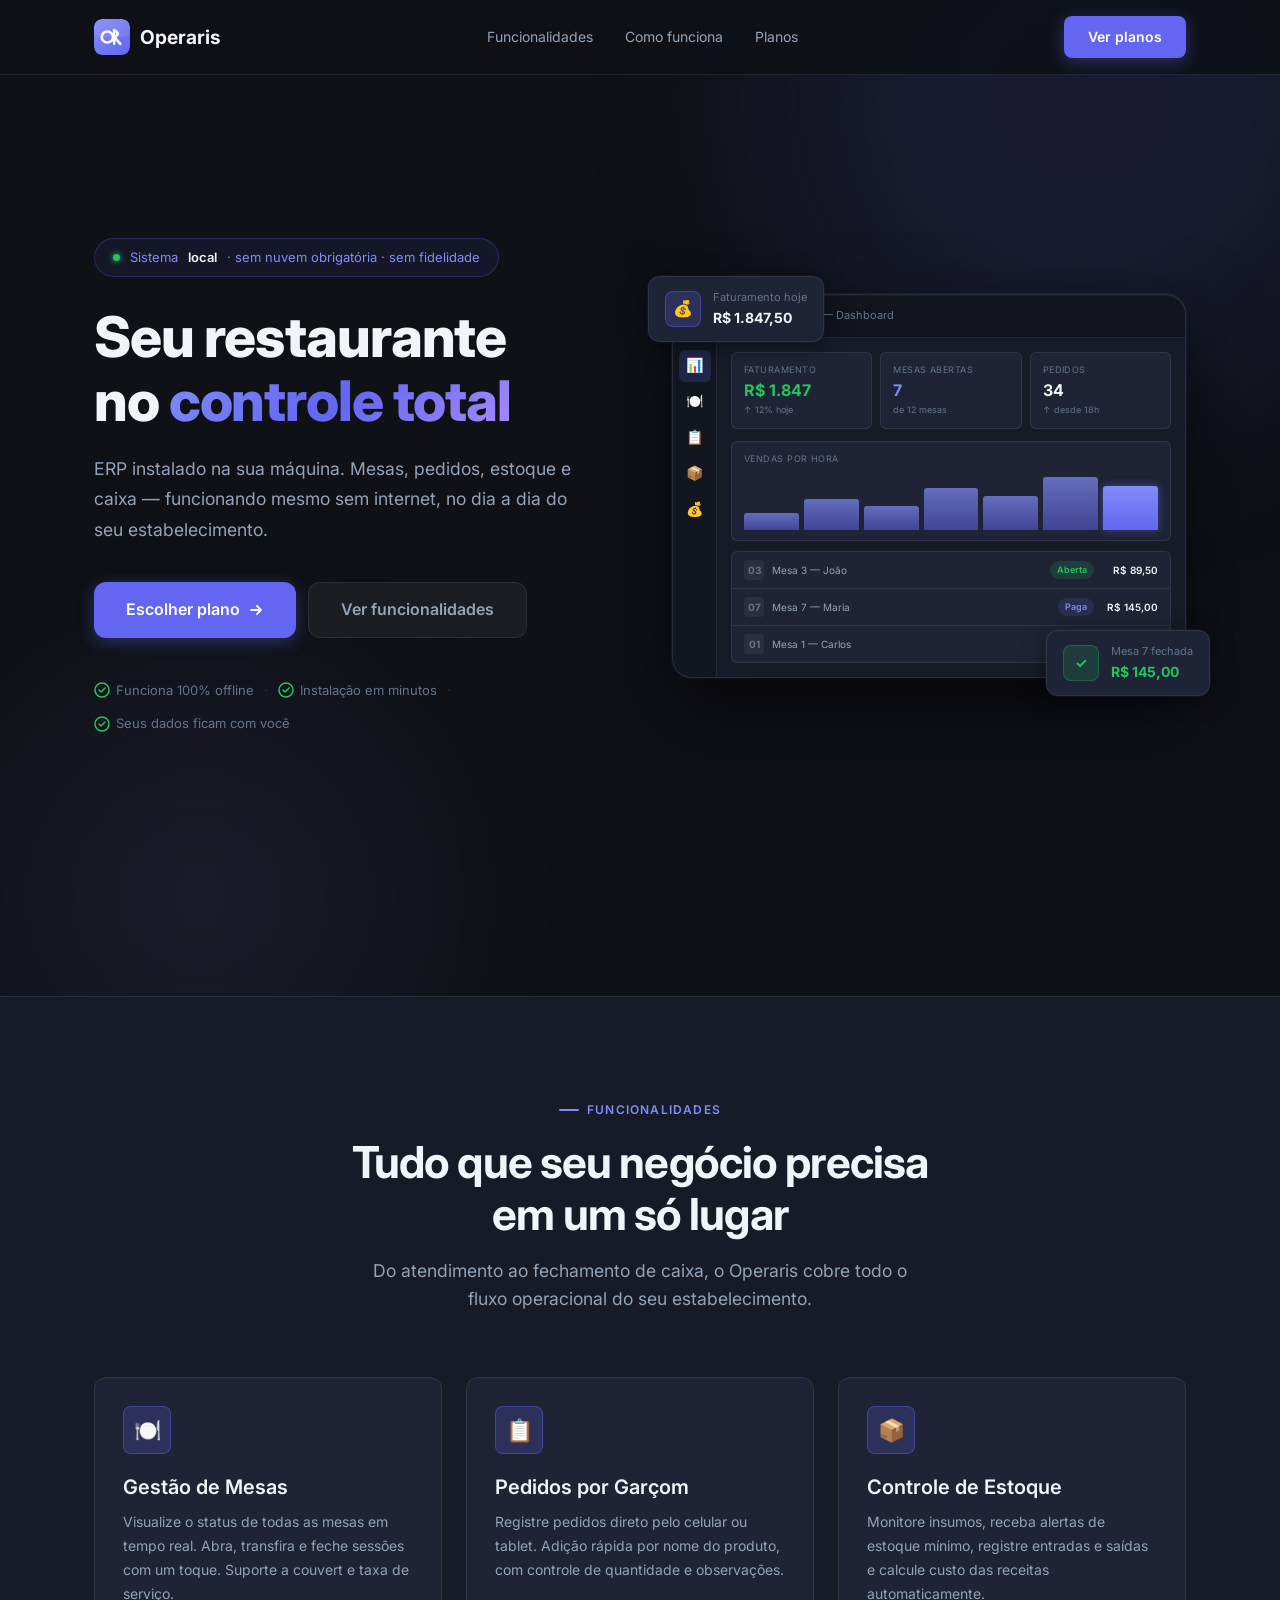
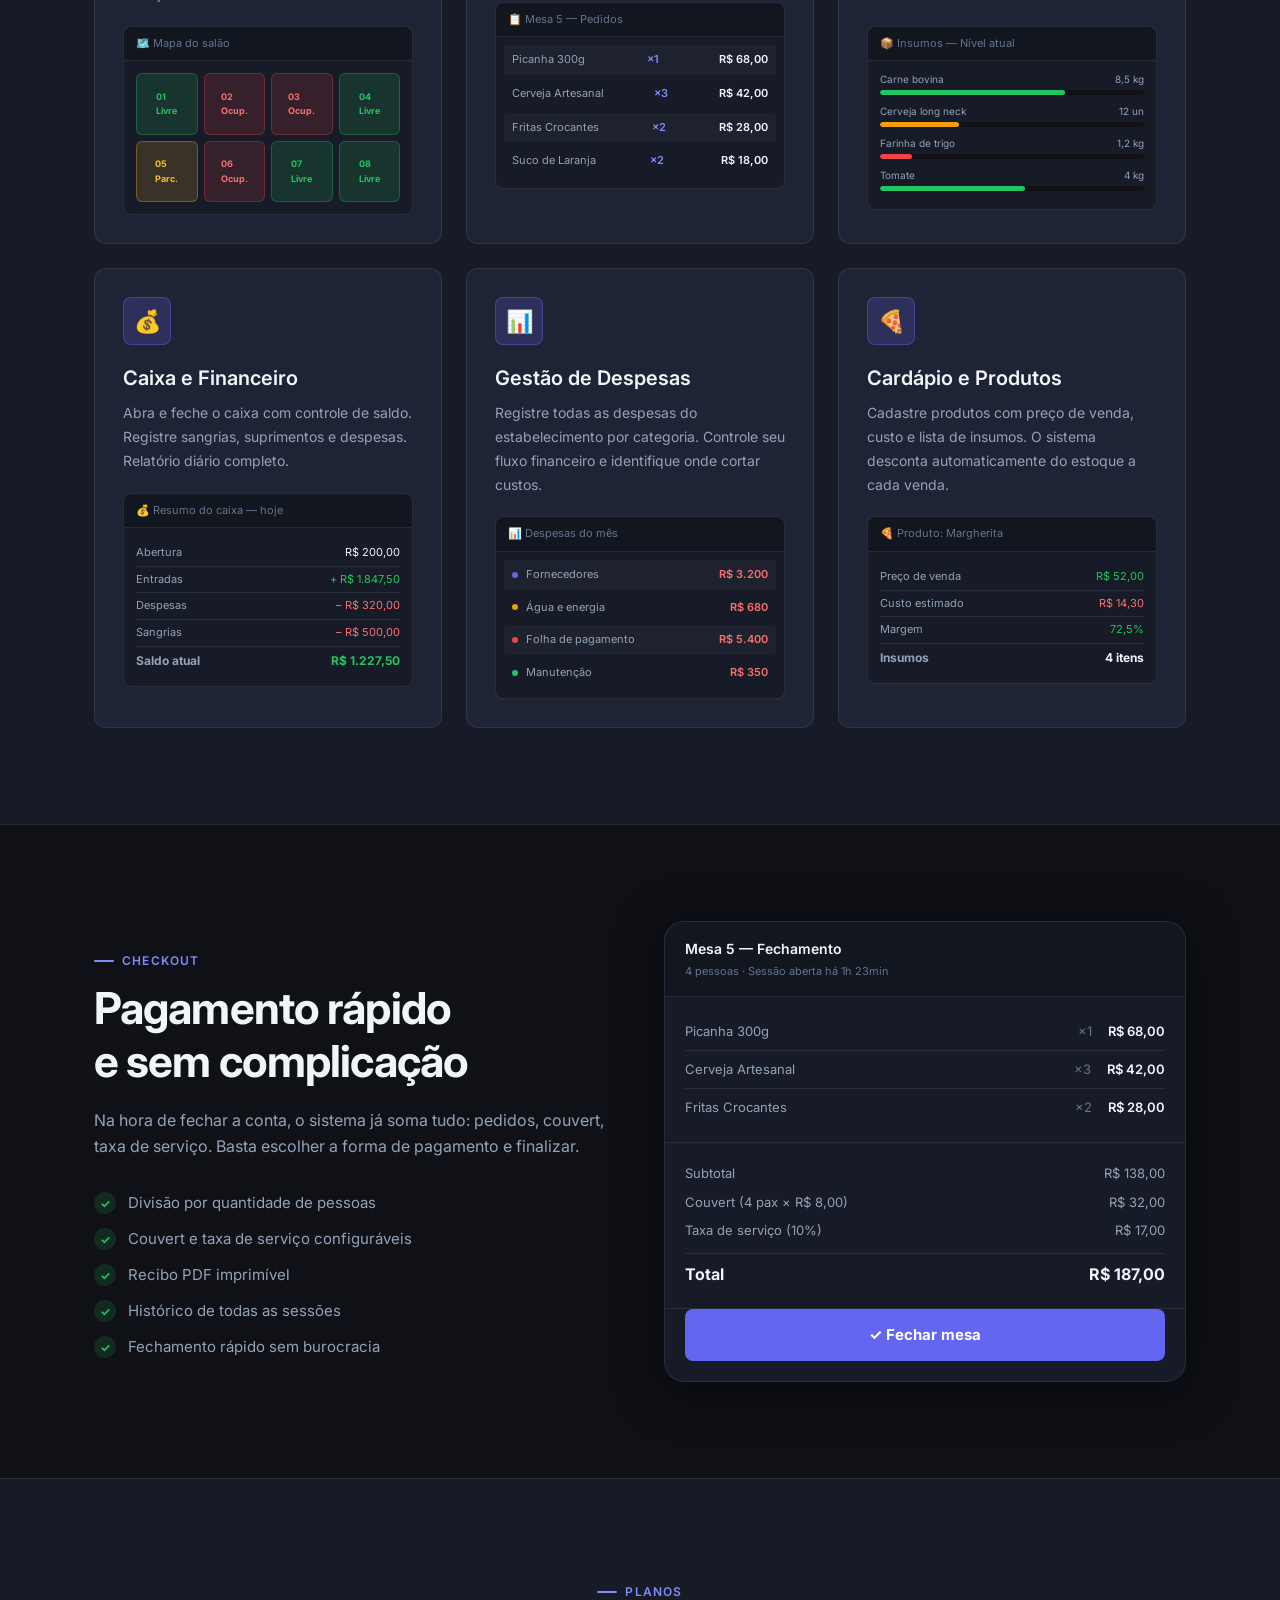
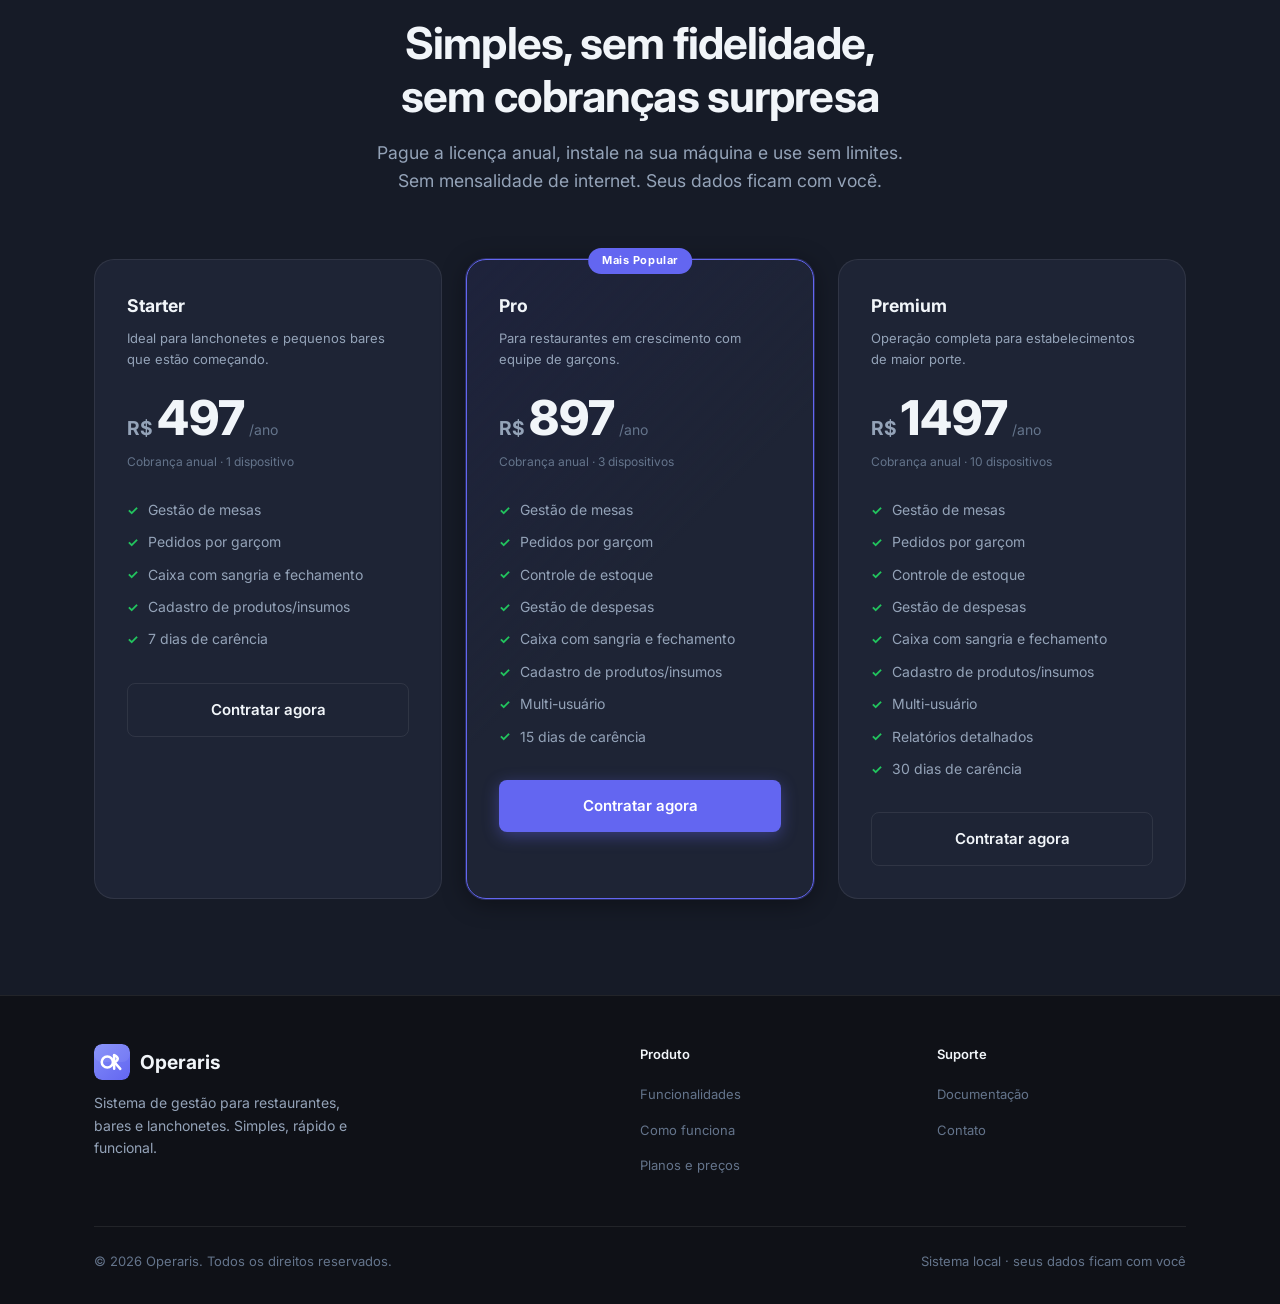
==== commit e7df7c13: "feat: logo e ícones Operaris na landing page - assets/icon.svg: ícone O+R monograma - assets/icon-19" ====
--- a/index.html
+++ b/index.html
@@ -5,6 +5,9 @@
   <meta name="viewport" content="width=device-width, initial-scale=1.0" />
   <title>Operaris ERP — Sistema de Gestão para Restaurantes e Bares</title>
   <meta name="description" content="ERP completo para restaurantes, bares e lanchonetes. Gestão de mesas, pedidos, estoque, caixa e muito mais. Simples, rápido e offline." />
+  <link rel="icon" type="image/svg+xml" href="assets/icon.svg" />
+  <link rel="icon" type="image/png" sizes="32x32" href="assets/favicon-32.png" />
+  <link rel="apple-touch-icon" sizes="192x192" href="assets/icon-192.png" />
   <link rel="preconnect" href="https://fonts.googleapis.com" />
   <link rel="preconnect" href="https://fonts.gstatic.com" crossorigin />
   <link href="https://fonts.googleapis.com/css2?family=Inter:wght@400;500;600;700;800&display=swap" rel="stylesheet" />
@@ -16,7 +19,7 @@
   <nav class="navbar">
     <div class="container">
       <a href="#" class="logo">
-        <div class="logo-icon">🍽️</div>
+        <img src="assets/icon.svg" alt="Operaris" style="width:36px;height:36px;border-radius:8px;" />
         Operaris
       </a>
       <ul class="nav-links">
@@ -411,7 +414,7 @@
       <div class="footer-inner">
         <div class="footer-brand">
           <a href="#" class="logo">
-            <div class="logo-icon">🍽️</div>
+            <img src="assets/icon.svg" alt="Operaris" style="width:36px;height:36px;border-radius:8px;" />
             Operaris
           </a>
           <p>Sistema de gestão para restaurantes, bares e lanchonetes. Simples, rápido e funcional.</p>
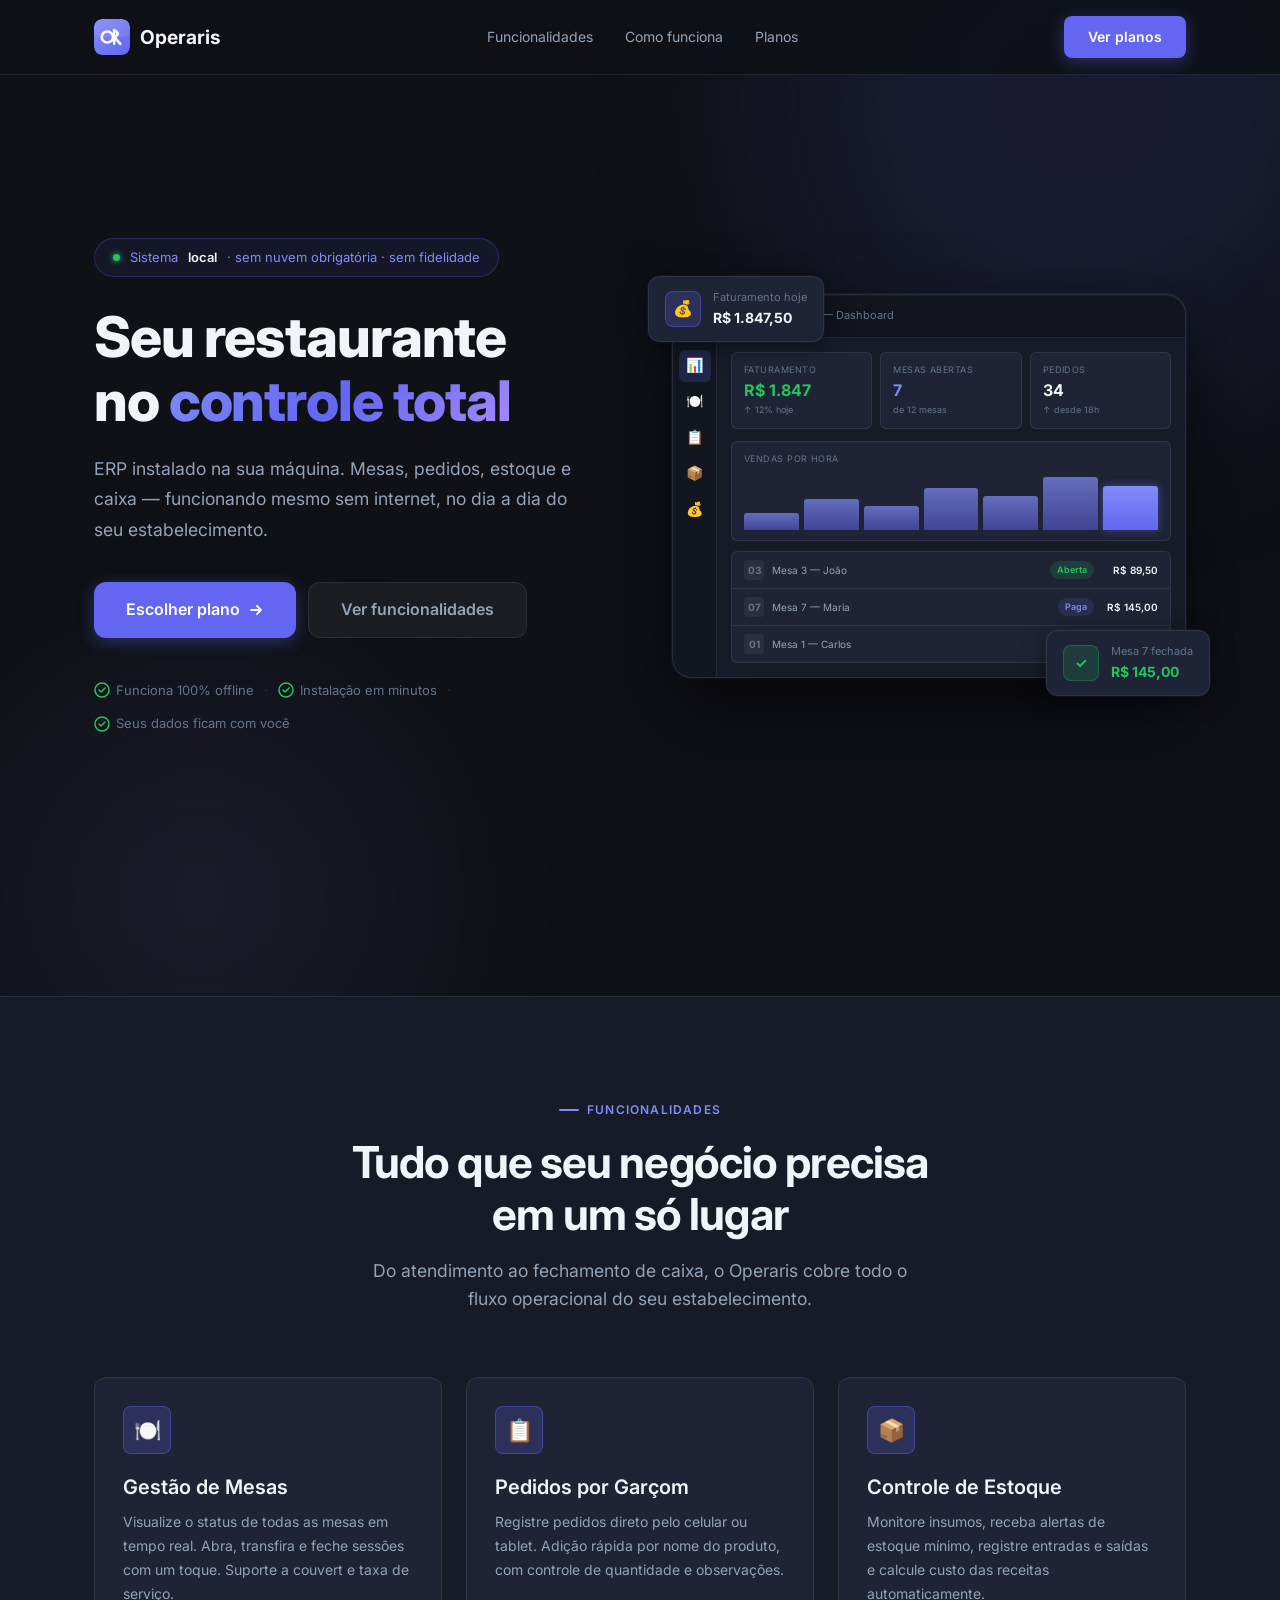
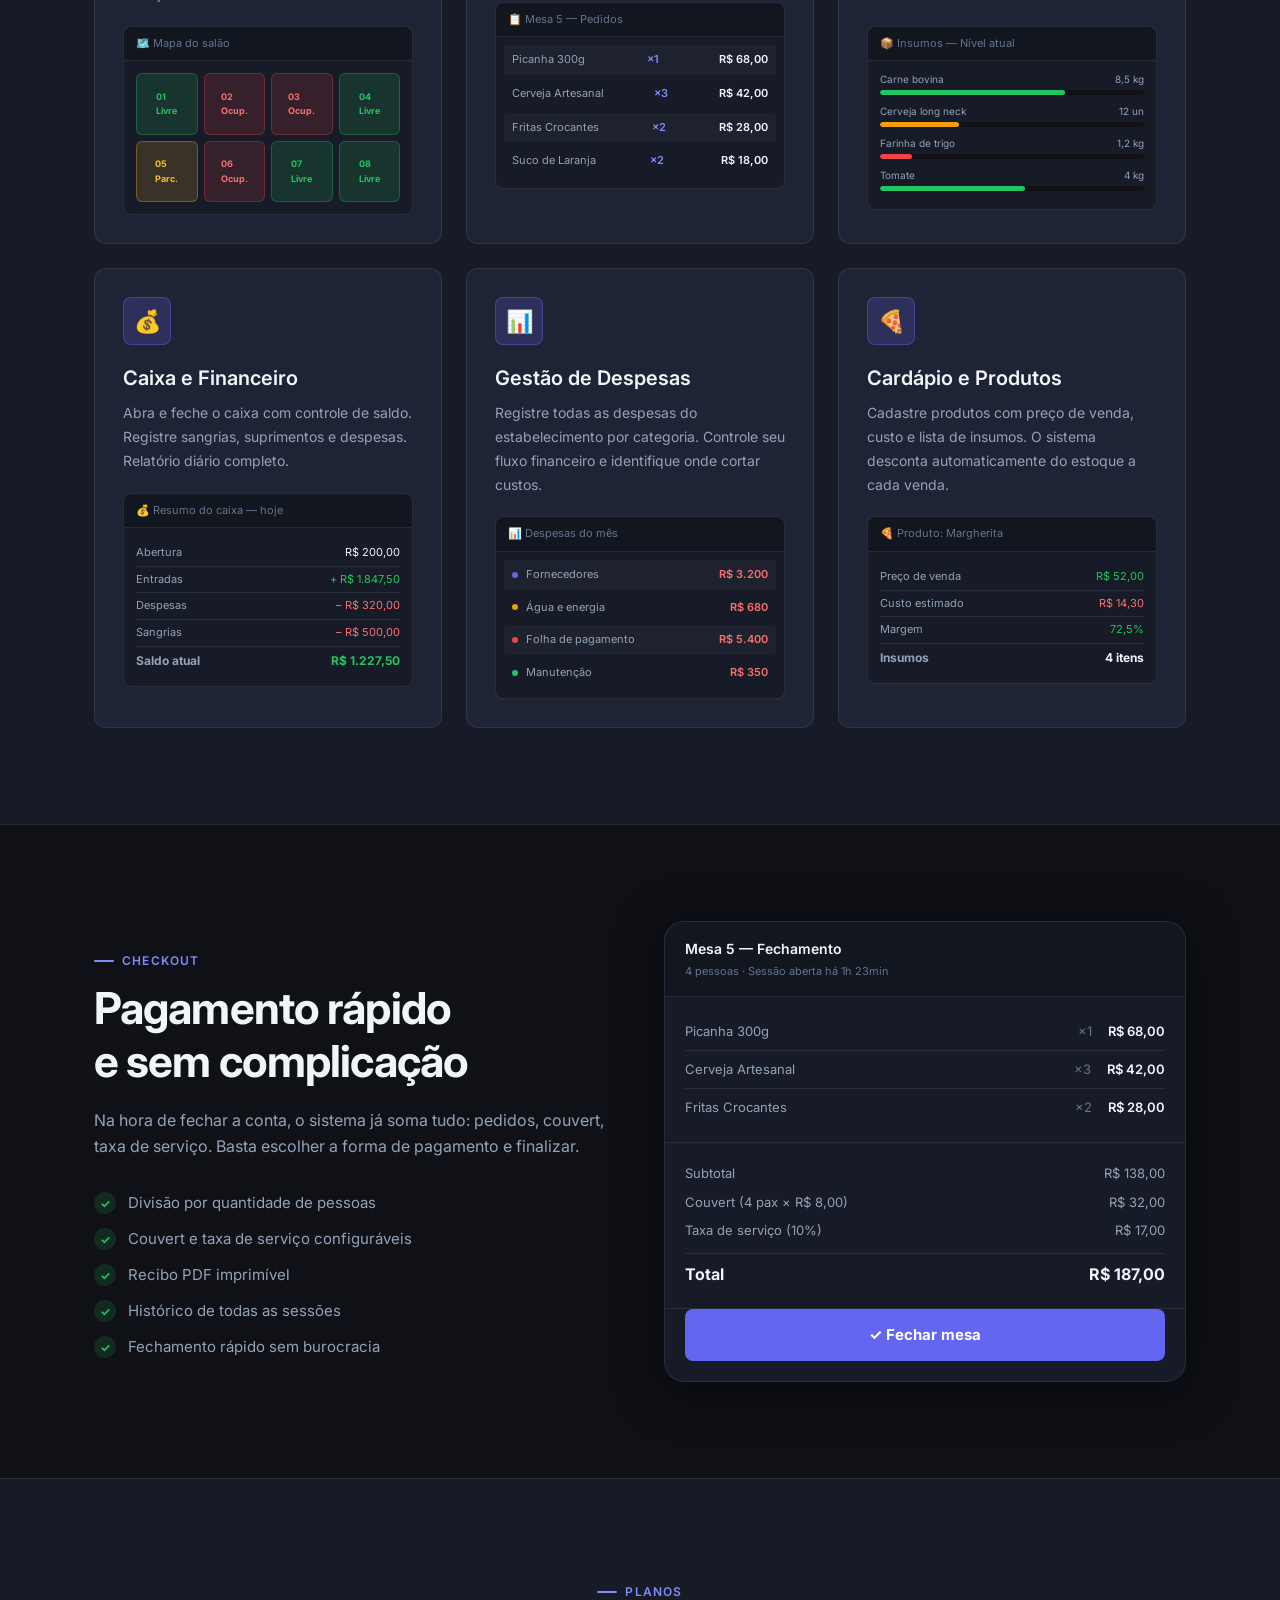
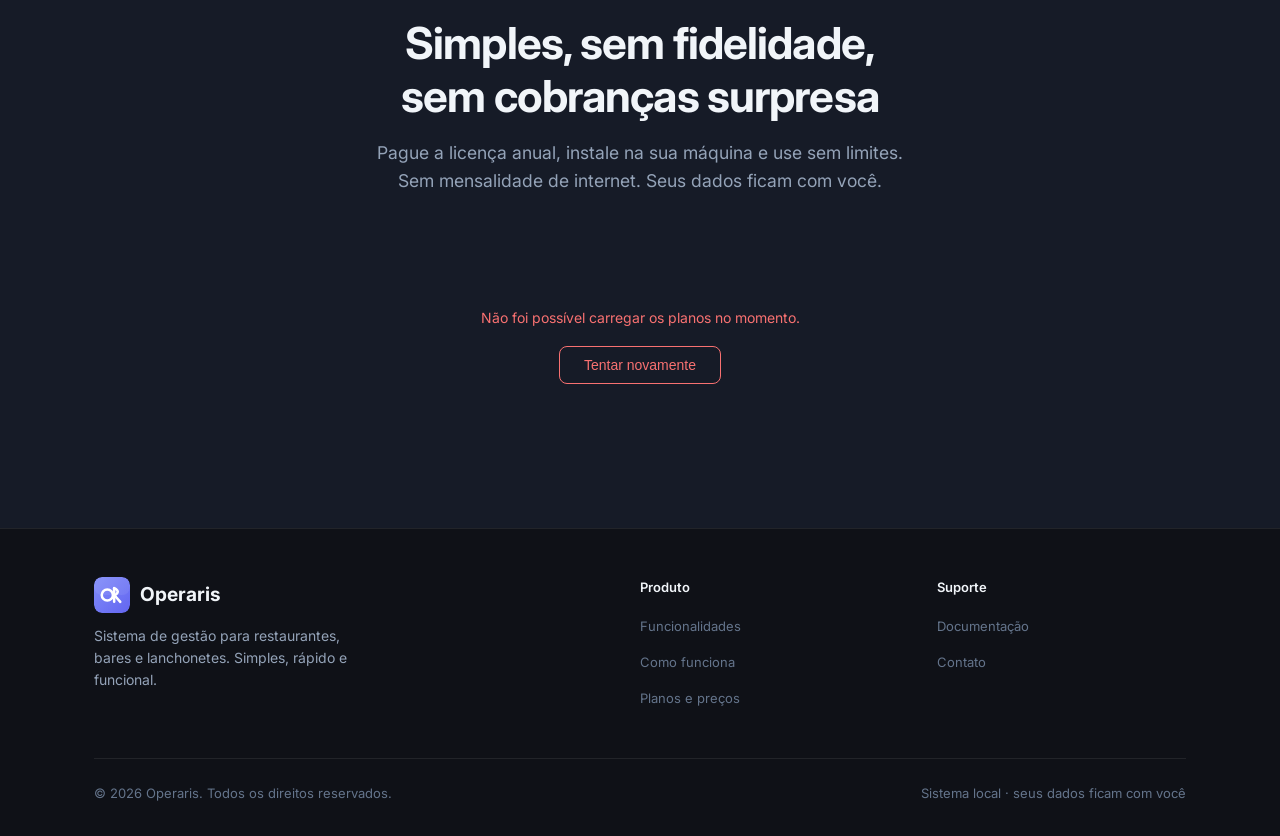
==== commit 422794f1: "Nova versão" ====
--- a/index.html
+++ b/index.html
@@ -22,12 +22,18 @@
         <img src="assets/icon.svg" alt="Operaris" style="width:36px;height:36px;border-radius:8px;" />
         Operaris
       </a>
-      <ul class="nav-links">
+      <ul class="nav-links" id="nav-links">
         <li><a href="#features">Funcionalidades</a></li>
         <li><a href="#como-funciona">Como funciona</a></li>
         <li><a href="#planos">Planos</a></li>
+        <li class="nav-cta-mobile"><a href="#planos" class="btn btn-primary">Ver planos</a></li>
       </ul>
-      <a href="#planos" class="btn btn-primary">Ver planos</a>
+      <a href="#planos" class="btn btn-primary nav-cta-desktop">Ver planos</a>
+      <button class="hamburger" id="hamburger" aria-label="Abrir menu" aria-expanded="false">
+        <span></span>
+        <span></span>
+        <span></span>
+      </button>
     </div>
   </nav>
 
@@ -444,5 +450,21 @@
 
   <script src="js/config.js"></script>
   <script src="js/plans.js"></script>
+  <script>
+    const hamburger = document.getElementById('hamburger');
+    const navLinks = document.getElementById('nav-links');
+    hamburger.addEventListener('click', () => {
+      const open = navLinks.classList.toggle('open');
+      hamburger.setAttribute('aria-expanded', open);
+      hamburger.classList.toggle('active', open);
+    });
+    navLinks.querySelectorAll('a').forEach(a => {
+      a.addEventListener('click', () => {
+        navLinks.classList.remove('open');
+        hamburger.setAttribute('aria-expanded', 'false');
+        hamburger.classList.remove('active');
+      });
+    });
+  </script>
 </body>
 </html>
--- a/css/style.css
+++ b/css/style.css
@@ -854,6 +854,26 @@
   font-size: 14px;
 }
 
+.plans-error p { margin-bottom: 16px; }
+
+.btn-retry {
+  display: inline-block;
+  padding: 10px 24px;
+  border-radius: 8px;
+  border: 1px solid #f87171;
+  background: transparent;
+  color: #f87171;
+  font-size: 14px;
+  font-weight: 500;
+  cursor: pointer;
+  transition: background 0.2s, color 0.2s;
+}
+
+.btn-retry:hover {
+  background: #f87171;
+  color: #fff;
+}
+
 /* ===== FOOTER ===== */
 .footer {
   background: var(--bg-primary);
@@ -889,10 +909,65 @@
   color: var(--text-muted);
 }
 
+/* ===== HAMBURGER ===== */
+.hamburger {
+  display: none;
+  flex-direction: column;
+  justify-content: space-between;
+  width: 24px;
+  height: 18px;
+  background: none;
+  border: none;
+  cursor: pointer;
+  padding: 0;
+  flex-shrink: 0;
+}
+.hamburger span {
+  display: block;
+  width: 100%;
+  height: 2px;
+  background: var(--text-primary);
+  border-radius: 2px;
+  transition: transform 0.25s, opacity 0.25s;
+}
+.hamburger.active span:nth-child(1) { transform: translateY(8px) rotate(45deg); }
+.hamburger.active span:nth-child(2) { opacity: 0; }
+.hamburger.active span:nth-child(3) { transform: translateY(-8px) rotate(-45deg); }
+
+.nav-cta-mobile { display: none; }
+
 /* ===== RESPONSIVE ===== */
 @media (max-width: 768px) {
   section { padding: 64px 0; }
-  .nav-links { display: none; }
+
+  .hamburger { display: flex; }
+  .nav-cta-desktop { display: none; }
+  .nav-cta-mobile { display: block; }
+
+  .nav-links {
+    display: none;
+    flex-direction: column;
+    position: absolute;
+    top: 100%;
+    left: 0;
+    right: 0;
+    background: var(--bg-secondary);
+    border-bottom: 1px solid var(--border);
+    padding: 16px 24px 24px;
+    gap: 4px;
+  }
+  .nav-links.open { display: flex; }
+  .nav-links li { list-style: none; }
+  .nav-links a {
+    display: block;
+    padding: 10px 0;
+    font-size: 15px;
+    color: var(--text-secondary);
+    border-bottom: 1px solid var(--border);
+  }
+  .nav-links li:last-child a { border-bottom: none; }
+  .nav-cta-mobile .btn { width: 100%; margin-top: 8px; justify-content: center; }
+
   .hero-cta { flex-direction: column; }
   .hero-stats { gap: 24px; }
   .features-grid { grid-template-columns: 1fr; }
@@ -910,6 +985,110 @@
 .fade-in-d2 { animation-delay: 0.2s; }
 .fade-in-d3 { animation-delay: 0.3s; }
 .fade-in-d4 { animation-delay: 0.4s; }
+
+/* ===== STEP INDICATOR ===== */
+.steps-indicator {
+  display: flex;
+  align-items: flex-start;
+  margin-bottom: 32px;
+}
+
+.reg-step {
+  display: flex;
+  flex-direction: column;
+  align-items: center;
+  gap: 6px;
+  flex-shrink: 0;
+}
+
+.step-node {
+  width: 32px;
+  height: 32px;
+  border-radius: 50%;
+  background: var(--bg-primary);
+  border: 2px solid var(--border);
+  color: var(--text-muted);
+  font-size: 13px;
+  font-weight: 700;
+  display: flex;
+  align-items: center;
+  justify-content: center;
+  transition: background 0.3s, border-color 0.3s, box-shadow 0.3s, color 0.3s;
+}
+
+.reg-step .step-label {
+  font-size: 11px;
+  color: var(--text-muted);
+  font-weight: 500;
+  text-align: center;
+  white-space: nowrap;
+}
+
+.reg-step.active .step-node {
+  background: var(--accent);
+  border-color: var(--accent);
+  color: #fff;
+  box-shadow: 0 0 0 4px var(--accent-glow);
+}
+.reg-step.active .step-label { color: var(--accent-light); }
+
+.reg-step.done .step-node {
+  background: var(--green);
+  border-color: var(--green);
+  color: #fff;
+}
+.reg-step.done .step-label { color: var(--green); }
+
+.step-line {
+  flex: 1;
+  height: 2px;
+  background: var(--border);
+  margin-top: 15px;
+  transition: background 0.3s;
+}
+.step-line.done { background: var(--green); }
+
+/* ===== STEP NAVIGATION ===== */
+.step-nav {
+  display: flex;
+  gap: 12px;
+  margin-top: 8px;
+}
+.step-nav-submit { flex: 1; margin-top: 0; }
+
+/* ===== PASSWORD FIELD ===== */
+.input-password-wrap {
+  position: relative;
+}
+.input-password-wrap .form-input {
+  padding-right: 44px;
+}
+.btn-eye {
+  position: absolute;
+  right: 12px;
+  top: 50%;
+  transform: translateY(-50%);
+  background: none;
+  border: none;
+  cursor: pointer;
+  color: var(--text-muted);
+  padding: 4px;
+  display: flex;
+  align-items: center;
+  transition: color 0.2s;
+}
+.btn-eye:hover { color: var(--text-secondary); }
+.btn-eye.active { color: var(--accent-light); }
+
+/* ===== GLOBAL FORM ERROR ===== */
+.form-global-error {
+  margin-bottom: 16px;
+  font-size: 14px;
+  padding: 12px 16px;
+  background: rgba(239,68,68,0.1);
+  border: 1px solid rgba(239,68,68,0.3);
+  border-radius: 8px;
+}
 
 /* ===== FORM PAGE (cadastro.html) ===== */
 .form-page {
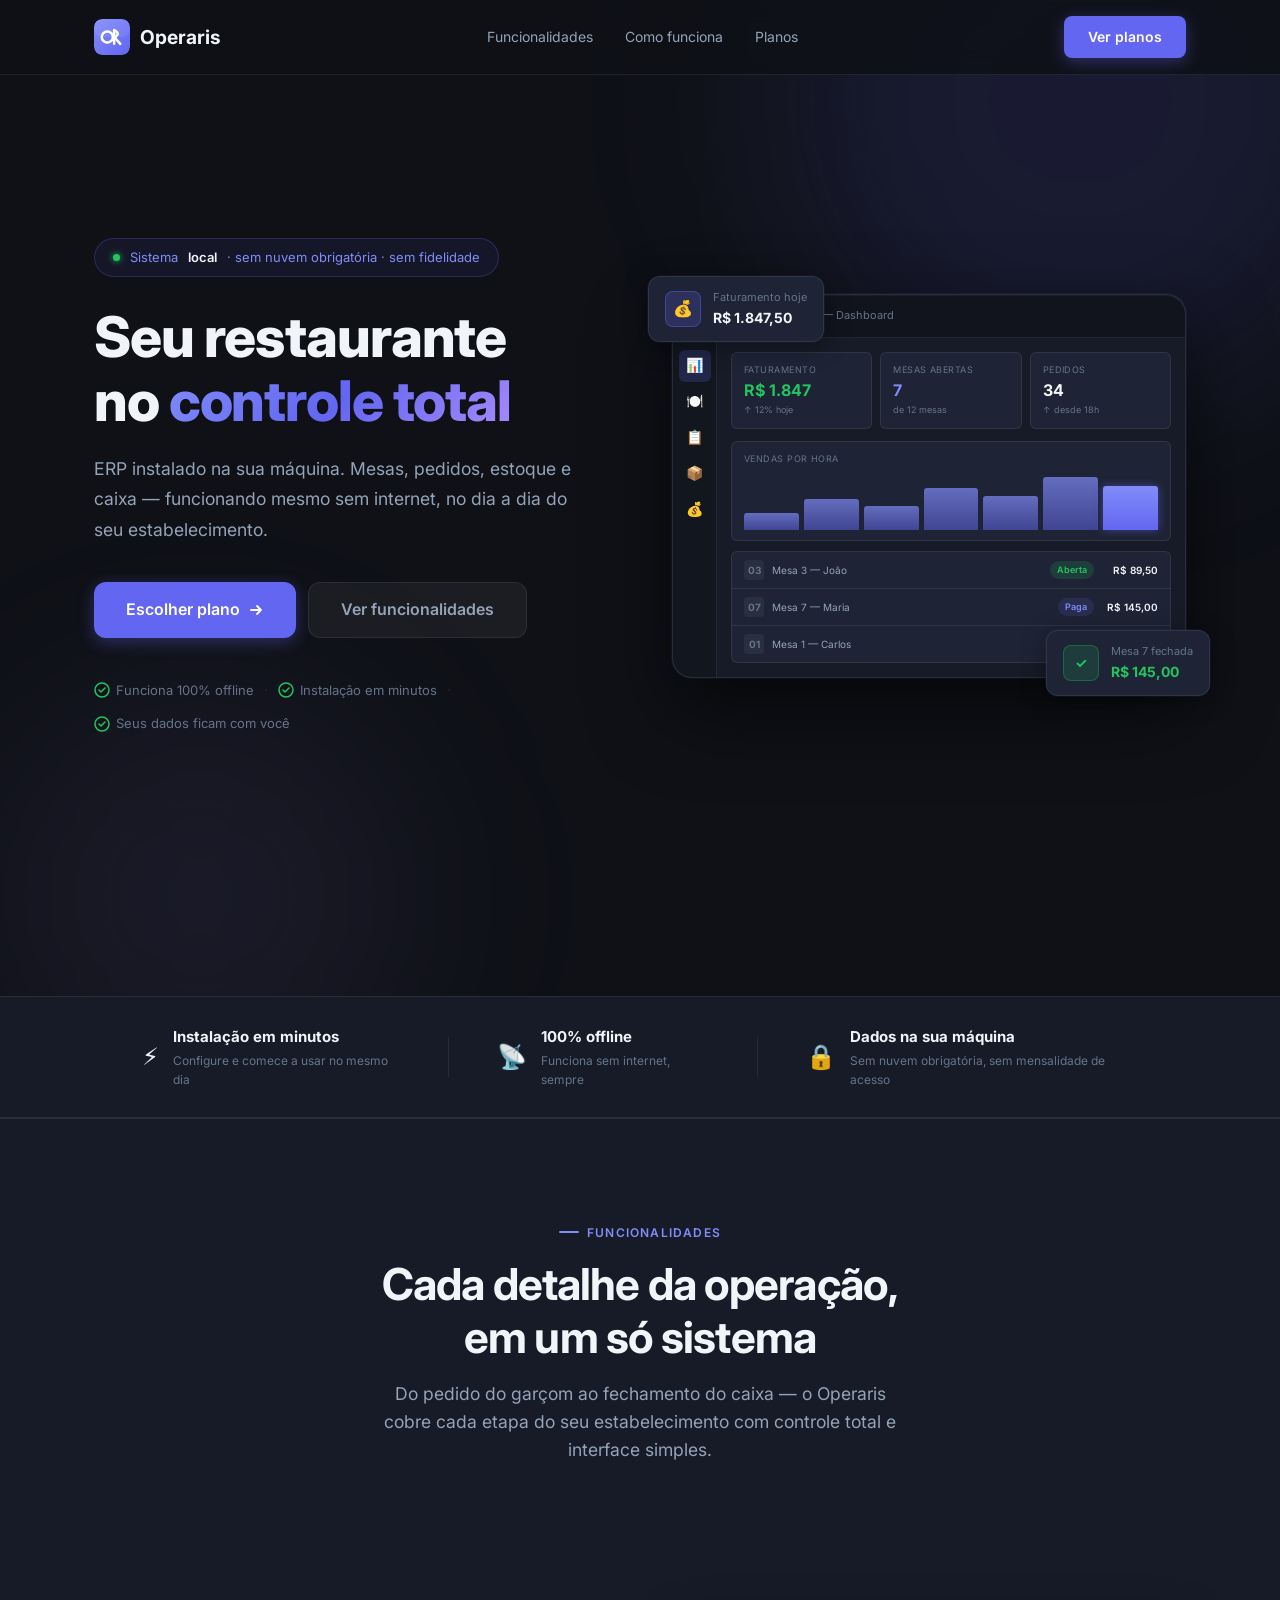
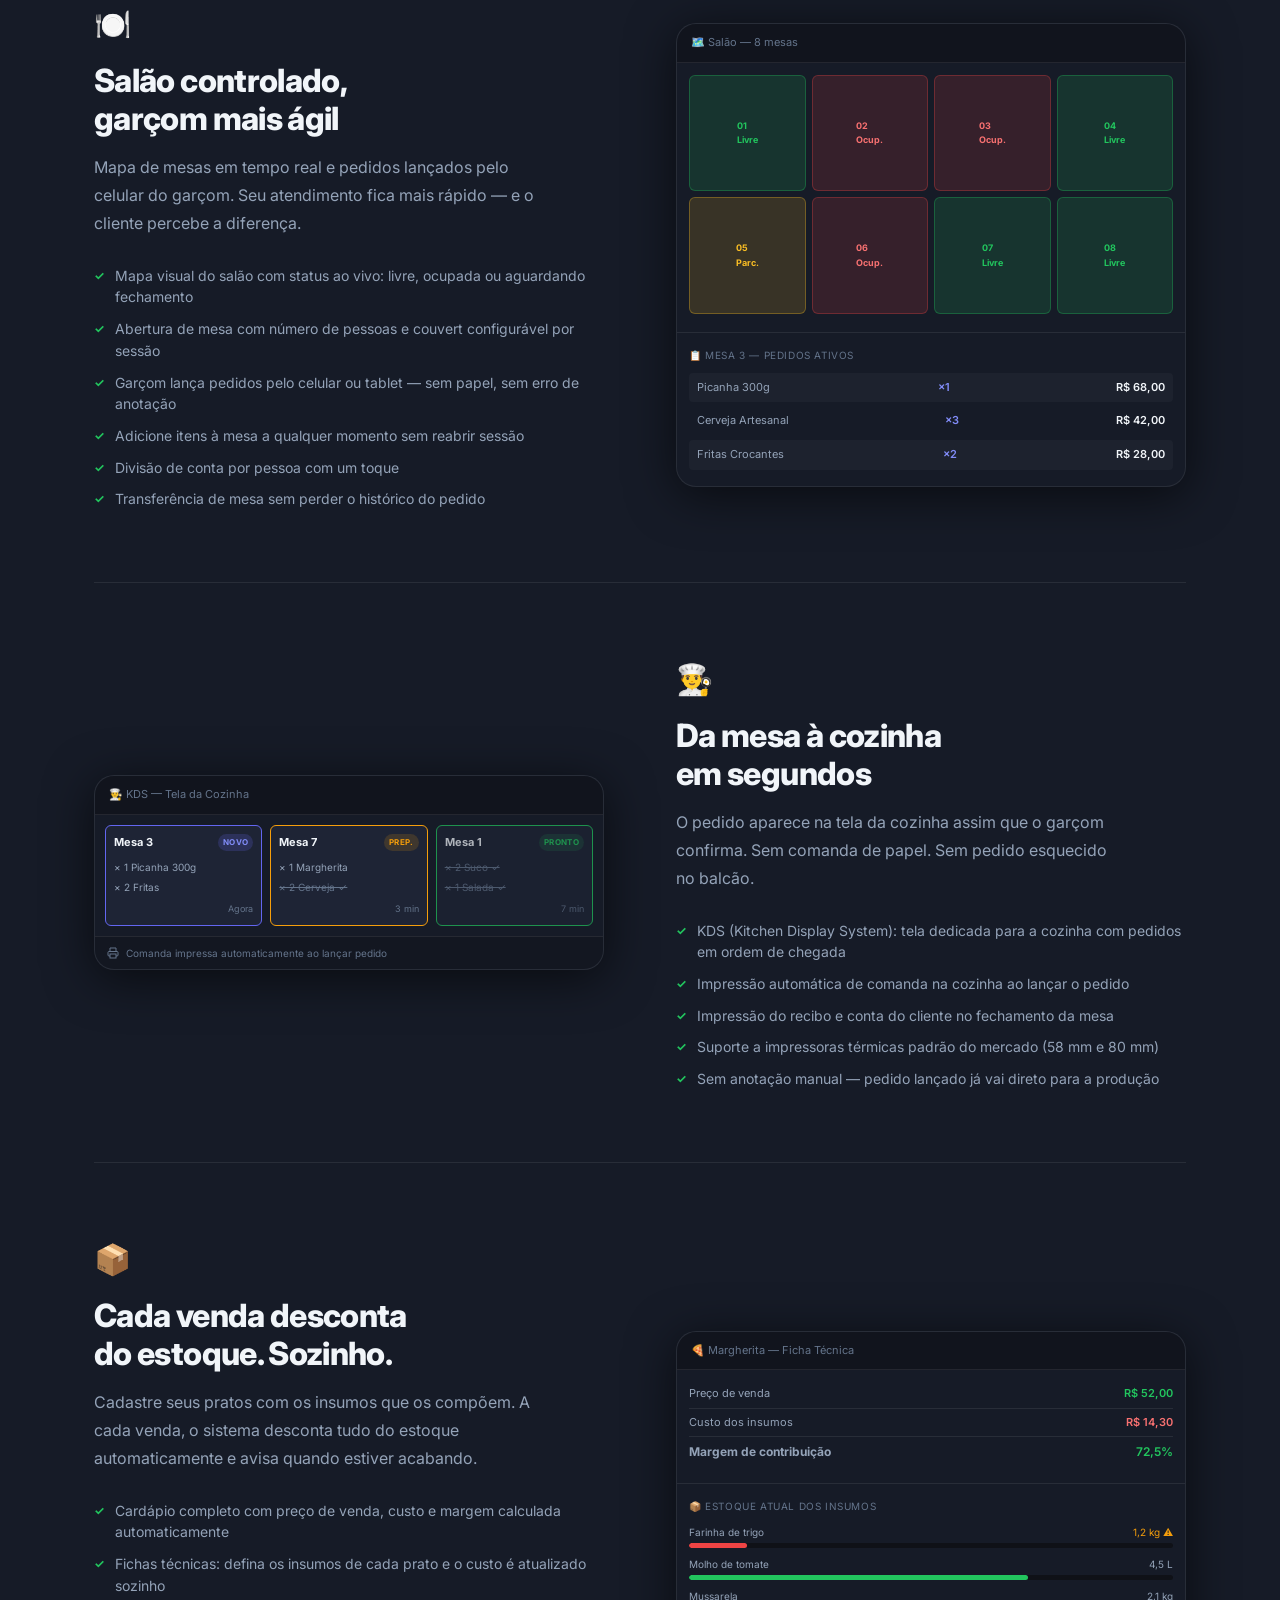
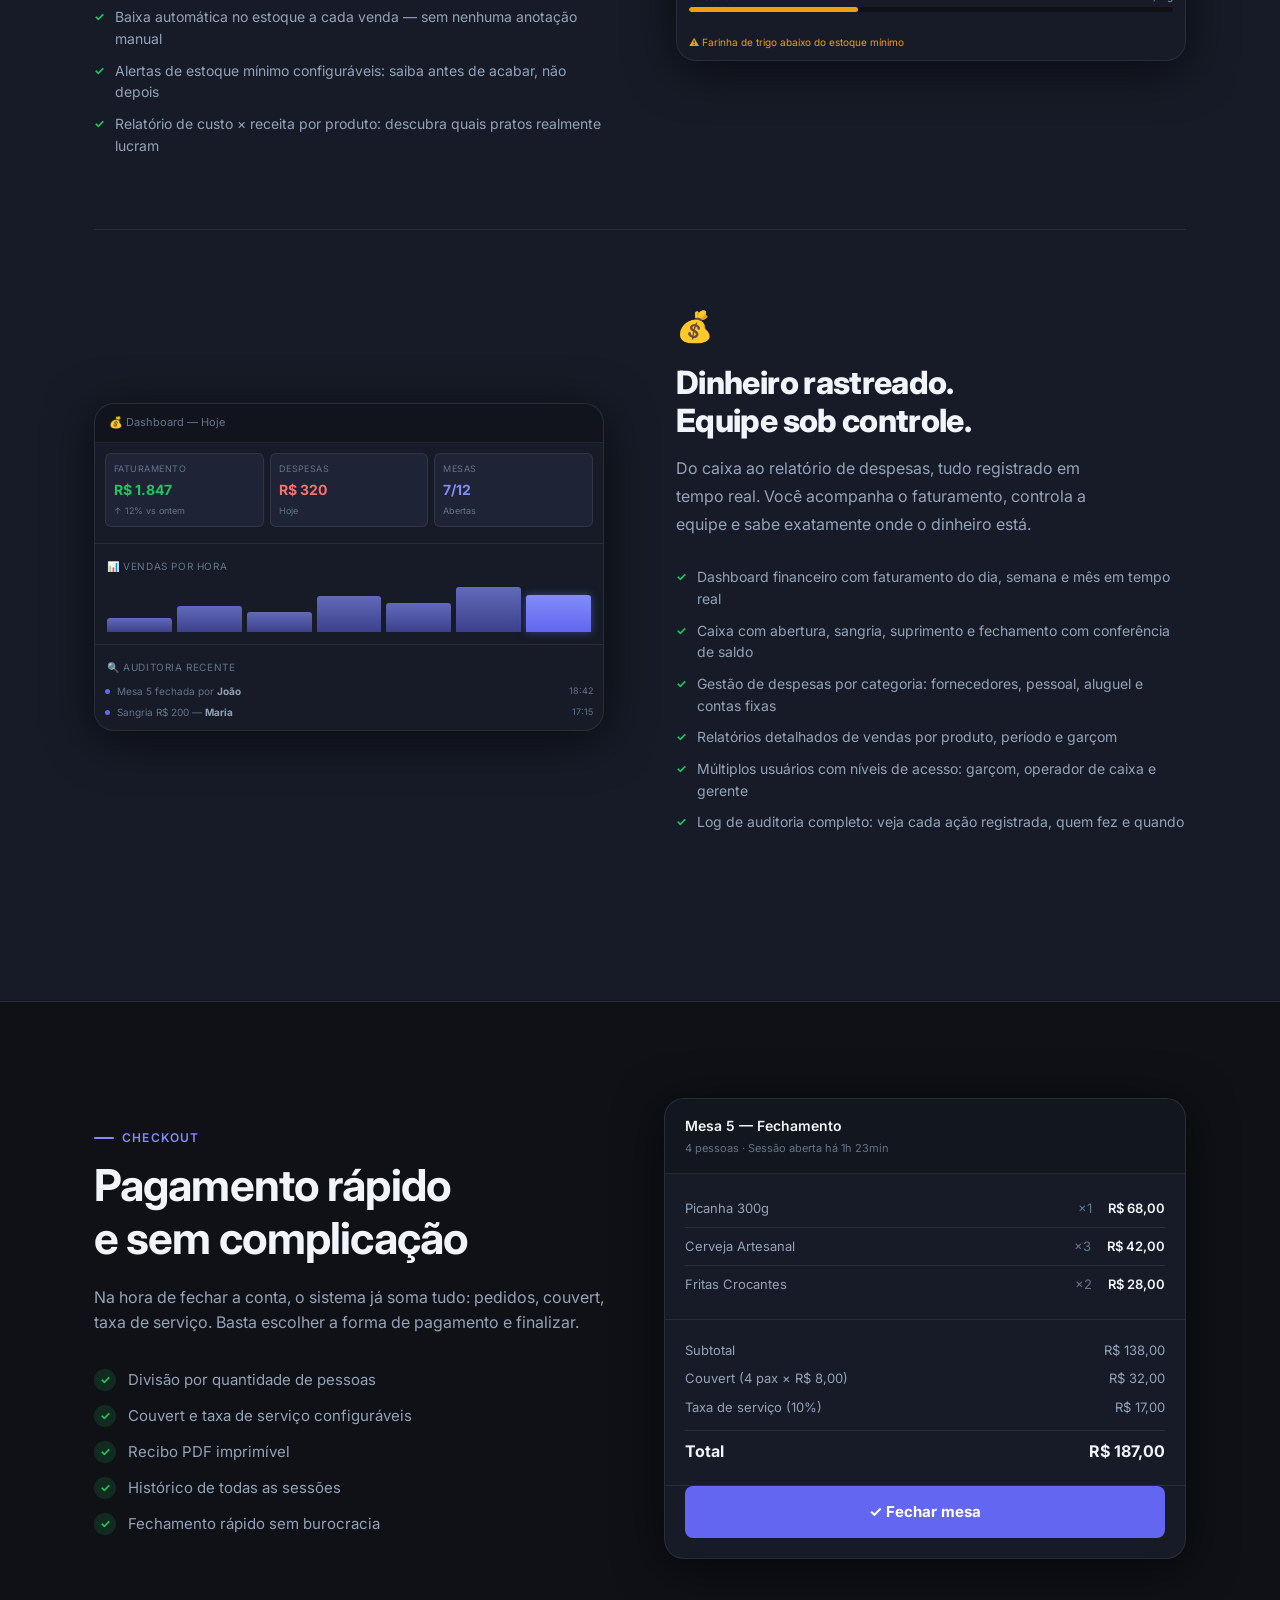
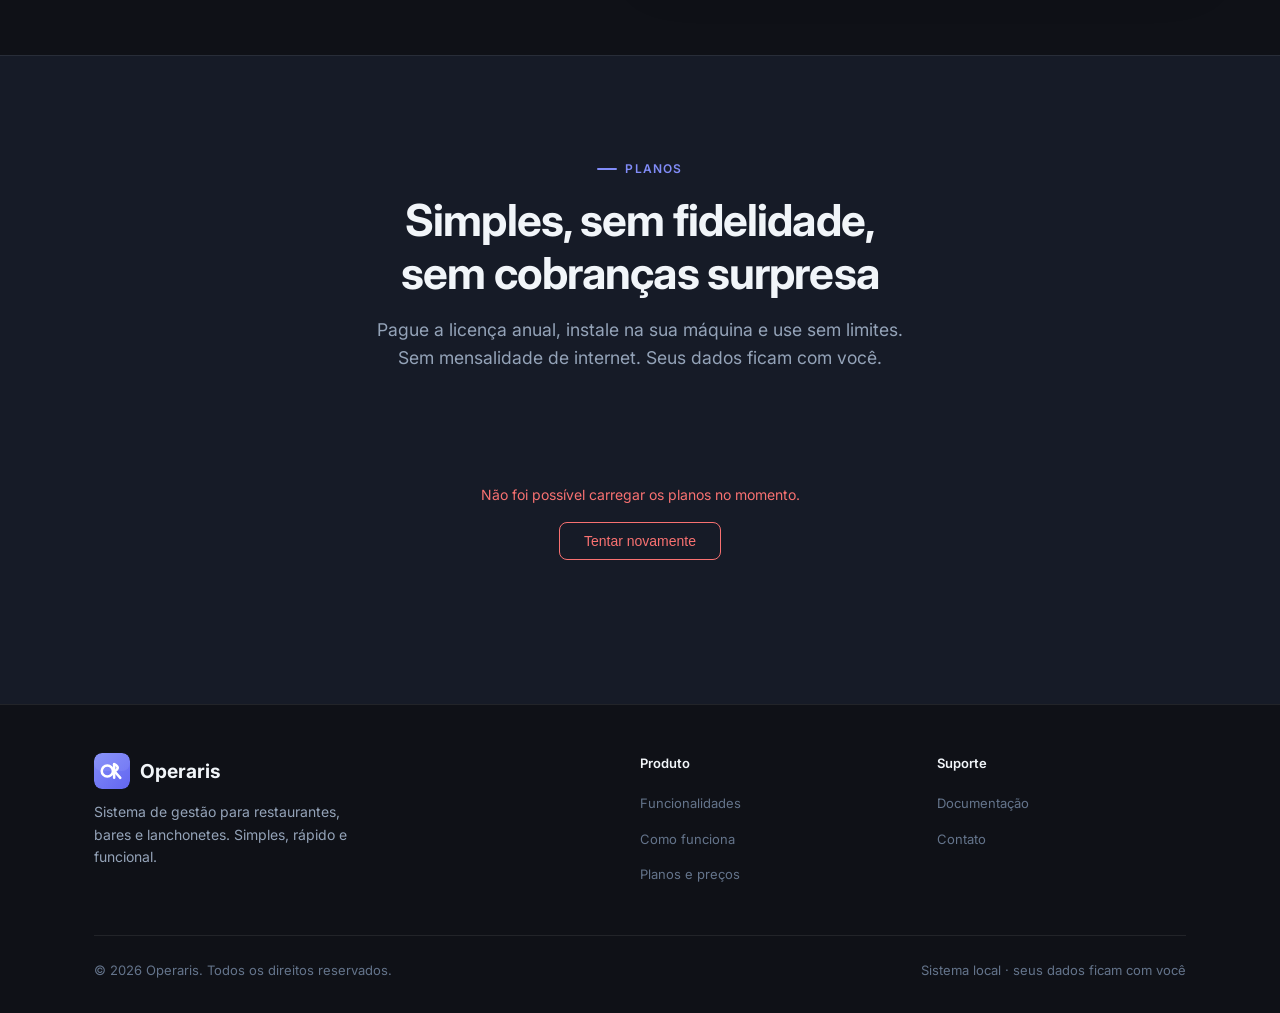
==== commit 62784bf0: "feat: reformular features section com 4 pilares visuais detalhados - Adiciona stats strip com 3 dife" ====
--- a/index.html
+++ b/index.html
@@ -184,158 +184,271 @@
     </div>
   </section>
 
+  <!-- STATS STRIP -->
+  <div class="stats-strip">
+    <div class="container">
+      <div class="stats-grid">
+        <div class="stat-item">
+          <div class="stat-icon">⚡</div>
+          <div>
+            <div class="stat-value">Instalação em minutos</div>
+            <div class="stat-label">Configure e comece a usar no mesmo dia</div>
+          </div>
+        </div>
+        <div class="stat-div"></div>
+        <div class="stat-item">
+          <div class="stat-icon">📡</div>
+          <div>
+            <div class="stat-value">100% offline</div>
+            <div class="stat-label">Funciona sem internet, sempre</div>
+          </div>
+        </div>
+        <div class="stat-div"></div>
+        <div class="stat-item">
+          <div class="stat-icon">🔒</div>
+          <div>
+            <div class="stat-value">Dados na sua máquina</div>
+            <div class="stat-label">Sem nuvem obrigatória, sem mensalidade de acesso</div>
+          </div>
+        </div>
+      </div>
+    </div>
+  </div>
+
   <!-- FEATURES -->
   <section class="features" id="features">
     <div class="container">
       <div class="section-header">
         <div class="eyebrow">Funcionalidades</div>
-        <h2>Tudo que seu negócio precisa<br/>em um só lugar</h2>
-        <p>Do atendimento ao fechamento de caixa, o Operaris cobre todo o fluxo operacional do seu estabelecimento.</p>
-      </div>
-
-      <div class="features-grid">
-
-        <!-- Mesas -->
-        <div class="feature-card">
-          <div class="feature-icon">🍽️</div>
-          <h3>Gestão de Mesas</h3>
-          <p>Visualize o status de todas as mesas em tempo real. Abra, transfira e feche sessões com um toque. Suporte a couvert e taxa de serviço.</p>
-          <div class="feature-preview">
-            <div class="preview-header">🗺️ Mapa do salão</div>
-            <div class="tables-grid">
-              <div class="table-chip free">01<br/>Livre</div>
-              <div class="table-chip busy">02<br/>Ocup.</div>
-              <div class="table-chip busy">03<br/>Ocup.</div>
-              <div class="table-chip free">04<br/>Livre</div>
-              <div class="table-chip partial">05<br/>Parc.</div>
-              <div class="table-chip busy">06<br/>Ocup.</div>
-              <div class="table-chip free">07<br/>Livre</div>
-              <div class="table-chip free">08<br/>Livre</div>
-            </div>
-          </div>
-        </div>
-
-        <!-- Pedidos -->
-        <div class="feature-card">
-          <div class="feature-icon">📋</div>
-          <h3>Pedidos por Garçom</h3>
-          <p>Registre pedidos direto pelo celular ou tablet. Adição rápida por nome do produto, com controle de quantidade e observações.</p>
-          <div class="feature-preview">
-            <div class="preview-header">📋 Mesa 5 — Pedidos</div>
-            <div class="order-list">
-              <div class="order-item">
-                <span class="order-item-name">Picanha 300g</span>
-                <span class="order-item-qty">×1</span>
-                <span class="order-item-price">R$ 68,00</span>
-              </div>
-              <div class="order-item">
-                <span class="order-item-name">Cerveja Artesanal</span>
-                <span class="order-item-qty">×3</span>
-                <span class="order-item-price">R$ 42,00</span>
-              </div>
-              <div class="order-item">
-                <span class="order-item-name">Fritas Crocantes</span>
-                <span class="order-item-qty">×2</span>
-                <span class="order-item-price">R$ 28,00</span>
-              </div>
-              <div class="order-item">
-                <span class="order-item-name">Suco de Laranja</span>
-                <span class="order-item-qty">×2</span>
-                <span class="order-item-price">R$ 18,00</span>
-              </div>
-            </div>
-          </div>
-        </div>
-
-        <!-- Estoque -->
-        <div class="feature-card">
-          <div class="feature-icon">📦</div>
-          <h3>Controle de Estoque</h3>
-          <p>Monitore insumos, receba alertas de estoque mínimo, registre entradas e saídas e calcule custo das receitas automaticamente.</p>
-          <div class="feature-preview">
-            <div class="preview-header">📦 Insumos — Nível atual</div>
-            <div class="stock-bars">
-              <div class="stock-row">
-                <div class="stock-row-label"><span>Carne bovina</span><span>8,5 kg</span></div>
-                <div class="stock-bar-bg"><div class="stock-bar-fill ok" style="width:70%"></div></div>
-              </div>
-              <div class="stock-row">
-                <div class="stock-row-label"><span>Cerveja long neck</span><span>12 un</span></div>
-                <div class="stock-bar-bg"><div class="stock-bar-fill low" style="width:30%"></div></div>
-              </div>
-              <div class="stock-row">
-                <div class="stock-row-label"><span>Farinha de trigo</span><span>1,2 kg</span></div>
-                <div class="stock-bar-bg"><div class="stock-bar-fill critical" style="width:12%"></div></div>
-              </div>
-              <div class="stock-row">
-                <div class="stock-row-label"><span>Tomate</span><span>4 kg</span></div>
-                <div class="stock-bar-bg"><div class="stock-bar-fill ok" style="width:55%"></div></div>
-              </div>
-            </div>
-          </div>
-        </div>
-
-        <!-- Caixa -->
-        <div class="feature-card">
-          <div class="feature-icon">💰</div>
-          <h3>Caixa e Financeiro</h3>
-          <p>Abra e feche o caixa com controle de saldo. Registre sangrias, suprimentos e despesas. Relatório diário completo.</p>
-          <div class="feature-preview">
-            <div class="preview-header">💰 Resumo do caixa — hoje</div>
-            <div class="cash-summary">
-              <div class="cash-row"><span class="cash-label">Abertura</span><span class="cash-value">R$ 200,00</span></div>
-              <div class="cash-row"><span class="cash-label">Entradas</span><span class="cash-value positive">+ R$ 1.847,50</span></div>
-              <div class="cash-row"><span class="cash-label">Despesas</span><span class="cash-value" style="color:#f87171">– R$ 320,00</span></div>
-              <div class="cash-row"><span class="cash-label">Sangrias</span><span class="cash-value" style="color:#f87171">– R$ 500,00</span></div>
-              <div class="cash-row"><span class="cash-label">Saldo atual</span><span class="cash-value positive">R$ 1.227,50</span></div>
-            </div>
-          </div>
-        </div>
-
-        <!-- Despesas -->
-        <div class="feature-card">
-          <div class="feature-icon">📊</div>
-          <h3>Gestão de Despesas</h3>
-          <p>Registre todas as despesas do estabelecimento por categoria. Controle seu fluxo financeiro e identifique onde cortar custos.</p>
-          <div class="feature-preview">
-            <div class="preview-header">📊 Despesas do mês</div>
-            <div class="expense-rows">
-              <div class="expense-row">
-                <div class="expense-dot" style="background:#6366f1"></div>
-                <span class="expense-name">Fornecedores</span>
-                <span class="expense-amount">R$ 3.200</span>
-              </div>
-              <div class="expense-row">
-                <div class="expense-dot" style="background:#f59e0b"></div>
-                <span class="expense-name">Água e energia</span>
-                <span class="expense-amount">R$ 680</span>
-              </div>
-              <div class="expense-row">
-                <div class="expense-dot" style="background:#ef4444"></div>
-                <span class="expense-name">Folha de pagamento</span>
-                <span class="expense-amount">R$ 5.400</span>
-              </div>
-              <div class="expense-row">
-                <div class="expense-dot" style="background:#22c55e"></div>
-                <span class="expense-name">Manutenção</span>
-                <span class="expense-amount">R$ 350</span>
-              </div>
-            </div>
-          </div>
-        </div>
-
-        <!-- Produtos -->
-        <div class="feature-card">
-          <div class="feature-icon">🍕</div>
-          <h3>Cardápio e Produtos</h3>
-          <p>Cadastre produtos com preço de venda, custo e lista de insumos. O sistema desconta automaticamente do estoque a cada venda.</p>
-          <div class="feature-preview">
-            <div class="preview-header">🍕 Produto: Margherita</div>
-            <div class="cash-summary">
-              <div class="cash-row"><span class="cash-label">Preço de venda</span><span class="cash-value positive">R$ 52,00</span></div>
-              <div class="cash-row"><span class="cash-label">Custo estimado</span><span class="cash-value" style="color:#f87171">R$ 14,30</span></div>
-              <div class="cash-row"><span class="cash-label">Margem</span><span class="cash-value positive">72,5%</span></div>
-              <div class="cash-row"><span class="cash-label">Insumos</span><span class="cash-value">4 itens</span></div>
+        <h2>Cada detalhe da operação,<br/>em um só sistema</h2>
+        <p>Do pedido do garçom ao fechamento do caixa — o Operaris cobre cada etapa do seu estabelecimento com controle total e interface simples.</p>
+      </div>
+
+      <div class="feature-blocks">
+
+        <!-- BLOCO 1: Salão e Atendimento -->
+        <div class="feature-block">
+          <div class="feature-block-text">
+            <div class="fblock-icon">🍽️</div>
+            <h3>Salão controlado,<br/>garçom mais ágil</h3>
+            <p class="fblock-sub">Mapa de mesas em tempo real e pedidos lançados pelo celular do garçom. Seu atendimento fica mais rápido — e o cliente percebe a diferença.</p>
+            <ul class="feature-detail-list">
+              <li>Mapa visual do salão com status ao vivo: livre, ocupada ou aguardando fechamento</li>
+              <li>Abertura de mesa com número de pessoas e couvert configurável por sessão</li>
+              <li>Garçom lança pedidos pelo celular ou tablet — sem papel, sem erro de anotação</li>
+              <li>Adicione itens à mesa a qualquer momento sem reabrir sessão</li>
+              <li>Divisão de conta por pessoa com um toque</li>
+              <li>Transferência de mesa sem perder o histórico do pedido</li>
+            </ul>
+          </div>
+          <div class="feature-block-visual">
+            <div class="fb-mockup">
+              <div class="fbm-header">🗺️ Salão — 8 mesas</div>
+              <div class="tables-grid" style="padding:12px;">
+                <div class="table-chip free">01<br/>Livre</div>
+                <div class="table-chip busy">02<br/>Ocup.</div>
+                <div class="table-chip busy">03<br/>Ocup.</div>
+                <div class="table-chip free">04<br/>Livre</div>
+                <div class="table-chip partial">05<br/>Parc.</div>
+                <div class="table-chip busy">06<br/>Ocup.</div>
+                <div class="table-chip free">07<br/>Livre</div>
+                <div class="table-chip free">08<br/>Livre</div>
+              </div>
+              <div class="fbm-divider"></div>
+              <div class="fbm-sub-header">📋 Mesa 3 — Pedidos ativos</div>
+              <div class="order-list" style="padding:8px 12px 12px;">
+                <div class="order-item">
+                  <span class="order-item-name">Picanha 300g</span>
+                  <span class="order-item-qty">×1</span>
+                  <span class="order-item-price">R$ 68,00</span>
+                </div>
+                <div class="order-item">
+                  <span class="order-item-name">Cerveja Artesanal</span>
+                  <span class="order-item-qty">×3</span>
+                  <span class="order-item-price">R$ 42,00</span>
+                </div>
+                <div class="order-item">
+                  <span class="order-item-name">Fritas Crocantes</span>
+                  <span class="order-item-qty">×2</span>
+                  <span class="order-item-price">R$ 28,00</span>
+                </div>
+              </div>
+            </div>
+          </div>
+        </div>
+
+        <!-- BLOCO 2: Cozinha e KDS -->
+        <div class="feature-block feature-block--reverse">
+          <div class="feature-block-text">
+            <div class="fblock-icon">👨‍🍳</div>
+            <h3>Da mesa à cozinha<br/>em segundos</h3>
+            <p class="fblock-sub">O pedido aparece na tela da cozinha assim que o garçom confirma. Sem comanda de papel. Sem pedido esquecido no balcão.</p>
+            <ul class="feature-detail-list">
+              <li>KDS (Kitchen Display System): tela dedicada para a cozinha com pedidos em ordem de chegada</li>
+              <li>Impressão automática de comanda na cozinha ao lançar o pedido</li>
+              <li>Impressão do recibo e conta do cliente no fechamento da mesa</li>
+              <li>Suporte a impressoras térmicas padrão do mercado (58 mm e 80 mm)</li>
+              <li>Sem anotação manual — pedido lançado já vai direto para a produção</li>
+            </ul>
+          </div>
+          <div class="feature-block-visual">
+            <div class="fb-mockup">
+              <div class="fbm-header">👨‍🍳 KDS — Tela da Cozinha</div>
+              <div class="kds-grid">
+                <div class="kds-ticket kds-new">
+                  <div class="kds-t-header">
+                    <span class="kds-mesa-num">Mesa 3</span>
+                    <span class="kds-badge kds-badge--new">Novo</span>
+                  </div>
+                  <div class="kds-t-items">
+                    <div class="kds-t-item">× 1 Picanha 300g</div>
+                    <div class="kds-t-item">× 2 Fritas</div>
+                  </div>
+                  <div class="kds-t-time">Agora</div>
+                </div>
+                <div class="kds-ticket kds-doing">
+                  <div class="kds-t-header">
+                    <span class="kds-mesa-num">Mesa 7</span>
+                    <span class="kds-badge kds-badge--doing">Prep.</span>
+                  </div>
+                  <div class="kds-t-items">
+                    <div class="kds-t-item">× 1 Margherita</div>
+                    <div class="kds-t-item kds-t-item--done">× 2 Cerveja ✓</div>
+                  </div>
+                  <div class="kds-t-time">3 min</div>
+                </div>
+                <div class="kds-ticket kds-done">
+                  <div class="kds-t-header">
+                    <span class="kds-mesa-num">Mesa 1</span>
+                    <span class="kds-badge kds-badge--done">Pronto</span>
+                  </div>
+                  <div class="kds-t-items">
+                    <div class="kds-t-item kds-t-item--done">× 2 Suco ✓</div>
+                    <div class="kds-t-item kds-t-item--done">× 1 Salada ✓</div>
+                  </div>
+                  <div class="kds-t-time">7 min</div>
+                </div>
+              </div>
+              <div class="print-indicator">
+                <svg width="12" height="12" viewBox="0 0 24 24" fill="none" stroke="currentColor" stroke-width="2"><polyline points="6 9 6 2 18 2 18 9"/><path d="M6 18H4a2 2 0 0 1-2-2v-5a2 2 0 0 1 2-2h16a2 2 0 0 1 2 2v5a2 2 0 0 1-2 2h-2"/><rect x="6" y="14" width="12" height="8"/></svg>
+                Comanda impressa automaticamente ao lançar pedido
+              </div>
+            </div>
+          </div>
+        </div>
+
+        <!-- BLOCO 3: Cardápio, Produtos e Estoque -->
+        <div class="feature-block">
+          <div class="feature-block-text">
+            <div class="fblock-icon">📦</div>
+            <h3>Cada venda desconta<br/>do estoque. Sozinho.</h3>
+            <p class="fblock-sub">Cadastre seus pratos com os insumos que os compõem. A cada venda, o sistema desconta tudo do estoque automaticamente e avisa quando estiver acabando.</p>
+            <ul class="feature-detail-list">
+              <li>Cardápio completo com preço de venda, custo e margem calculada automaticamente</li>
+              <li>Fichas técnicas: defina os insumos de cada prato e o custo é atualizado sozinho</li>
+              <li>Baixa automática no estoque a cada venda — sem nenhuma anotação manual</li>
+              <li>Alertas de estoque mínimo configuráveis: saiba antes de acabar, não depois</li>
+              <li>Relatório de custo × receita por produto: descubra quais pratos realmente lucram</li>
+            </ul>
+          </div>
+          <div class="feature-block-visual">
+            <div class="fb-mockup">
+              <div class="fbm-header">🍕 Margherita — Ficha Técnica</div>
+              <div class="product-pricing">
+                <div class="pp-row">
+                  <span class="pp-label">Preço de venda</span>
+                  <span class="pp-value" style="color:var(--green)">R$ 52,00</span>
+                </div>
+                <div class="pp-row">
+                  <span class="pp-label">Custo dos insumos</span>
+                  <span class="pp-value" style="color:#f87171">R$ 14,30</span>
+                </div>
+                <div class="pp-row pp-row--main">
+                  <span class="pp-label">Margem de contribuição</span>
+                  <span class="pp-value" style="color:var(--green)">72,5%</span>
+                </div>
+              </div>
+              <div class="fbm-divider"></div>
+              <div class="fbm-sub-header">📦 Estoque atual dos insumos</div>
+              <div class="stock-bars" style="padding:8px 12px;">
+                <div class="stock-row">
+                  <div class="stock-row-label"><span>Farinha de trigo</span><span style="color:#f59e0b">1,2 kg ⚠️</span></div>
+                  <div class="stock-bar-bg"><div class="stock-bar-fill critical" style="width:12%"></div></div>
+                </div>
+                <div class="stock-row">
+                  <div class="stock-row-label"><span>Molho de tomate</span><span>4,5 L</span></div>
+                  <div class="stock-bar-bg"><div class="stock-bar-fill ok" style="width:70%"></div></div>
+                </div>
+                <div class="stock-row">
+                  <div class="stock-row-label"><span>Mussarela</span><span>2,1 kg</span></div>
+                  <div class="stock-bar-bg"><div class="stock-bar-fill low" style="width:35%"></div></div>
+                </div>
+              </div>
+              <div class="stock-alert">⚠️ Farinha de trigo abaixo do estoque mínimo</div>
+            </div>
+          </div>
+        </div>
+
+        <!-- BLOCO 4: Financeiro e Gestão da Equipe -->
+        <div class="feature-block feature-block--reverse">
+          <div class="feature-block-text">
+            <div class="fblock-icon">💰</div>
+            <h3>Dinheiro rastreado.<br/>Equipe sob controle.</h3>
+            <p class="fblock-sub">Do caixa ao relatório de despesas, tudo registrado em tempo real. Você acompanha o faturamento, controla a equipe e sabe exatamente onde o dinheiro está.</p>
+            <ul class="feature-detail-list">
+              <li>Dashboard financeiro com faturamento do dia, semana e mês em tempo real</li>
+              <li>Caixa com abertura, sangria, suprimento e fechamento com conferência de saldo</li>
+              <li>Gestão de despesas por categoria: fornecedores, pessoal, aluguel e contas fixas</li>
+              <li>Relatórios detalhados de vendas por produto, período e garçom</li>
+              <li>Múltiplos usuários com níveis de acesso: garçom, operador de caixa e gerente</li>
+              <li>Log de auditoria completo: veja cada ação registrada, quem fez e quando</li>
+            </ul>
+          </div>
+          <div class="feature-block-visual">
+            <div class="fb-mockup">
+              <div class="fbm-header">💰 Dashboard — Hoje</div>
+              <div class="fin-metrics">
+                <div class="fin-metric">
+                  <div class="fin-metric-label">Faturamento</div>
+                  <div class="fin-metric-value fin-green">R$ 1.847</div>
+                  <div class="fin-metric-delta">↑ 12% vs ontem</div>
+                </div>
+                <div class="fin-metric">
+                  <div class="fin-metric-label">Despesas</div>
+                  <div class="fin-metric-value fin-red">R$ 320</div>
+                  <div class="fin-metric-delta">Hoje</div>
+                </div>
+                <div class="fin-metric">
+                  <div class="fin-metric-label">Mesas</div>
+                  <div class="fin-metric-value fin-accent">7/12</div>
+                  <div class="fin-metric-delta">Abertas</div>
+                </div>
+              </div>
+              <div class="fbm-divider"></div>
+              <div class="fbm-sub-header">📊 Vendas por hora</div>
+              <div class="chart-bars" style="height:48px;margin:8px 12px 12px;">
+                <div class="bar" style="height:30%"></div>
+                <div class="bar" style="height:55%"></div>
+                <div class="bar" style="height:42%"></div>
+                <div class="bar" style="height:75%"></div>
+                <div class="bar" style="height:60%"></div>
+                <div class="bar" style="height:95%"></div>
+                <div class="bar bar-active" style="height:78%"></div>
+              </div>
+              <div class="fbm-divider"></div>
+              <div class="fbm-sub-header">🔍 Auditoria recente</div>
+              <div class="audit-row">
+                <div class="audit-item">
+                  <span class="audit-dot"></span>
+                  <span class="audit-text">Mesa 5 fechada por <strong>João</strong></span>
+                  <span class="audit-time">18:42</span>
+                </div>
+                <div class="audit-item">
+                  <span class="audit-dot"></span>
+                  <span class="audit-text">Sangria R$ 200 — <strong>Maria</strong></span>
+                  <span class="audit-time">17:15</span>
+                </div>
+              </div>
             </div>
           </div>
         </div>
--- a/css/style.css
+++ b/css/style.css
@@ -477,6 +477,168 @@
 .mtr-status.open { background: var(--green-dim); color: var(--green); }
 .mtr-status.paid { background: rgba(99,102,241,0.15); color: var(--accent-light); }
 .mtr-value { color: var(--text-primary); font-weight: 600; min-width: 56px; text-align: right; }
+
+/* ===== STATS STRIP ===== */
+.stats-strip {
+  background: var(--bg-secondary);
+  border-top: 1px solid var(--border);
+  border-bottom: 1px solid var(--border);
+  padding: 28px 0;
+}
+.stats-grid {
+  display: flex;
+  align-items: center;
+  justify-content: center;
+}
+.stat-item {
+  display: flex;
+  align-items: center;
+  gap: 14px;
+  padding: 0 48px;
+}
+.stat-icon { font-size: 24px; flex-shrink: 0; }
+.stat-value { font-size: 15px; font-weight: 700; color: var(--text-primary); margin-bottom: 2px; }
+.stat-label { font-size: 12px; color: var(--text-muted); }
+.stat-div { width: 1px; height: 40px; background: var(--border); flex-shrink: 0; }
+@media (max-width: 768px) {
+  .stats-grid { flex-direction: column; gap: 20px; }
+  .stat-item { padding: 0 24px; }
+  .stat-div { width: 40px; height: 1px; }
+}
+
+/* ===== FEATURE BLOCKS (alternating 2-col) ===== */
+.feature-blocks { display: flex; flex-direction: column; }
+
+.feature-block {
+  display: grid;
+  grid-template-columns: 1fr 1fr;
+  gap: 72px;
+  align-items: center;
+  padding: 72px 0;
+  border-bottom: 1px solid var(--border);
+}
+.feature-block:last-child { border-bottom: none; }
+
+.feature-block--reverse .feature-block-visual { order: -1; }
+
+@media (max-width: 900px) {
+  .feature-block { grid-template-columns: 1fr; gap: 36px; padding: 48px 0; }
+  .feature-block--reverse .feature-block-visual { order: 0; }
+}
+
+.fblock-icon { font-size: 30px; margin-bottom: 14px; }
+
+.feature-block-text h3 {
+  font-size: clamp(1.5rem, 3vw, 2rem);
+  font-weight: 800;
+  line-height: 1.2;
+  letter-spacing: -0.02em;
+  margin-bottom: 14px;
+}
+
+.fblock-sub {
+  font-size: 1rem;
+  color: var(--text-secondary);
+  line-height: 1.75;
+  margin-bottom: 28px;
+  max-width: 440px;
+}
+
+.feature-detail-list {
+  list-style: none;
+  display: flex;
+  flex-direction: column;
+  gap: 10px;
+}
+.feature-detail-list li {
+  display: flex;
+  align-items: flex-start;
+  gap: 10px;
+  font-size: 14px;
+  color: var(--text-secondary);
+  line-height: 1.55;
+}
+.feature-detail-list li::before {
+  content: '✓';
+  color: var(--green);
+  font-weight: 700;
+  font-size: 12px;
+  margin-top: 2px;
+  flex-shrink: 0;
+}
+
+/* ===== FEATURE BLOCK VISUAL MOCKUP ===== */
+.fb-mockup {
+  background: var(--bg-secondary);
+  border: 1px solid var(--border);
+  border-radius: var(--radius-lg);
+  overflow: hidden;
+  box-shadow: var(--shadow-lg);
+}
+.fbm-header {
+  background: rgba(0,0,0,.25);
+  padding: 10px 14px;
+  font-size: 11px;
+  color: var(--text-muted);
+  border-bottom: 1px solid var(--border);
+}
+.fbm-sub-header {
+  padding: 8px 12px 2px;
+  font-size: 10px;
+  color: var(--text-muted);
+  text-transform: uppercase;
+  letter-spacing: .06em;
+}
+.fbm-divider { height: 1px; background: var(--border); margin: 6px 0; }
+
+/* KDS */
+.kds-grid { display: grid; grid-template-columns: repeat(3,1fr); gap: 8px; padding: 10px; }
+.kds-ticket { background: var(--bg-card); border: 1px solid var(--border); border-radius: 6px; padding: 8px; }
+.kds-new { border-color: var(--accent) !important; }
+.kds-doing { border-color: #f59e0b !important; }
+.kds-done { border-color: var(--green) !important; opacity: .7; }
+.kds-t-header { display: flex; justify-content: space-between; align-items: center; margin-bottom: 6px; }
+.kds-mesa-num { font-size: 11px; font-weight: 700; color: var(--text-primary); }
+.kds-badge { font-size: 8px; font-weight: 700; padding: 2px 5px; border-radius: 999px; text-transform: uppercase; letter-spacing: .04em; }
+.kds-badge--new { background: var(--accent-glow); color: var(--accent-light); }
+.kds-badge--doing { background: rgba(245,158,11,.15); color: #f59e0b; }
+.kds-badge--done { background: var(--green-dim); color: var(--green); }
+.kds-t-items { margin-bottom: 5px; }
+.kds-t-item { font-size: 10px; color: var(--text-secondary); padding: 2px 0; }
+.kds-t-item--done { color: var(--text-muted); text-decoration: line-through; }
+.kds-t-time { font-size: 9px; color: var(--text-muted); text-align: right; }
+.print-indicator {
+  display: flex; align-items: center; gap: 7px;
+  padding: 8px 12px; font-size: 10px; color: var(--text-muted);
+  background: rgba(0,0,0,.15); border-top: 1px solid var(--border);
+}
+
+/* Product pricing */
+.product-pricing { padding: 10px 12px; }
+.pp-row { display: flex; justify-content: space-between; font-size: 11px; padding: 5px 0; border-bottom: 1px solid var(--border); }
+.pp-row:last-child { border-bottom: none; }
+.pp-row--main { font-weight: 700; font-size: 12px; }
+.pp-label { color: var(--text-secondary); }
+.pp-value { font-weight: 600; }
+.stock-alert { font-size: 10px; color: #f59e0b; padding: 6px 12px 10px; }
+
+/* Financial metrics */
+.fin-metrics { display: grid; grid-template-columns: repeat(3,1fr); gap: 6px; padding: 10px; }
+.fin-metric { background: var(--bg-card); border: 1px solid var(--border); border-radius: 6px; padding: 8px; }
+.fin-metric-label { font-size: 9px; color: var(--text-muted); text-transform: uppercase; letter-spacing: .05em; margin-bottom: 3px; }
+.fin-metric-value { font-size: 14px; font-weight: 700; color: var(--text-primary); }
+.fin-metric-value.fin-green { color: var(--green); }
+.fin-metric-value.fin-red { color: #f87171; }
+.fin-metric-value.fin-accent { color: var(--accent-light); }
+.fin-metric-delta { font-size: 9px; color: var(--text-muted); margin-top: 2px; }
+
+/* Audit rows */
+.audit-row { padding: 6px 10px 10px; display: flex; flex-direction: column; gap: 5px; }
+.audit-item { display: flex; align-items: center; gap: 7px; font-size: 10px; color: var(--text-muted); }
+.audit-dot { width: 5px; height: 5px; border-radius: 50%; background: var(--accent); flex-shrink: 0; }
+.audit-text { flex: 1; }
+.audit-text strong { color: var(--text-secondary); }
+.audit-time { font-size: 9px; color: var(--text-muted); }
 
 /* ===== FEATURES ===== */
 .features {
@@ -1145,7 +1307,78 @@
 .form-error { font-size: 12px; color: #f87171; margin-top: 4px; }
 
 .form-row { display: grid; grid-template-columns: 1fr 1fr; gap: 16px; }
-@media (max-width: 480px) { .form-row { grid-template-columns: 1fr; } }
+.form-row--3-1 { grid-template-columns: 3fr 1fr; }
+@media (max-width: 480px) {
+  .form-row { grid-template-columns: 1fr; }
+  .form-row--3-1 { grid-template-columns: 1fr; }
+}
+
+/* CEP field */
+.input-cep-wrap {
+  position: relative;
+}
+.input-cep-wrap .form-input {
+  padding-right: 36px;
+}
+.cep-status {
+  position: absolute;
+  right: 12px;
+  top: 50%;
+  transform: translateY(-50%);
+  width: 14px;
+  height: 14px;
+  border-radius: 50%;
+  display: none;
+}
+.cep-status.cep-loading {
+  display: block;
+  border: 2px solid rgba(255,255,255,0.2);
+  border-top-color: var(--accent-light);
+  animation: spin 0.7s linear infinite;
+}
+.cep-status.cep-ok {
+  display: block;
+  background: var(--green);
+}
+.cep-status.cep-ok::after {
+  content: '';
+  position: absolute;
+  left: 3px;
+  top: 5px;
+  width: 4px;
+  height: 7px;
+  border: 2px solid #fff;
+  border-top: none;
+  border-left: none;
+  transform: rotate(45deg) translateY(-2px);
+}
+.cep-status.cep-error {
+  display: block;
+  background: #ef4444;
+}
+.cep-status.cep-error::after {
+  content: '×';
+  position: absolute;
+  inset: 0;
+  display: flex;
+  align-items: center;
+  justify-content: center;
+  color: #fff;
+  font-size: 11px;
+  font-weight: 700;
+  line-height: 14px;
+  text-align: center;
+}
+
+/* Auto-filled readonly fields */
+.form-input-auto {
+  background: rgba(255,255,255,0.03);
+  color: var(--text-muted);
+  cursor: default;
+}
+.form-input-auto:not(:placeholder-shown) {
+  color: var(--text-secondary);
+}
 
 .form-submit {
   width: 100%;
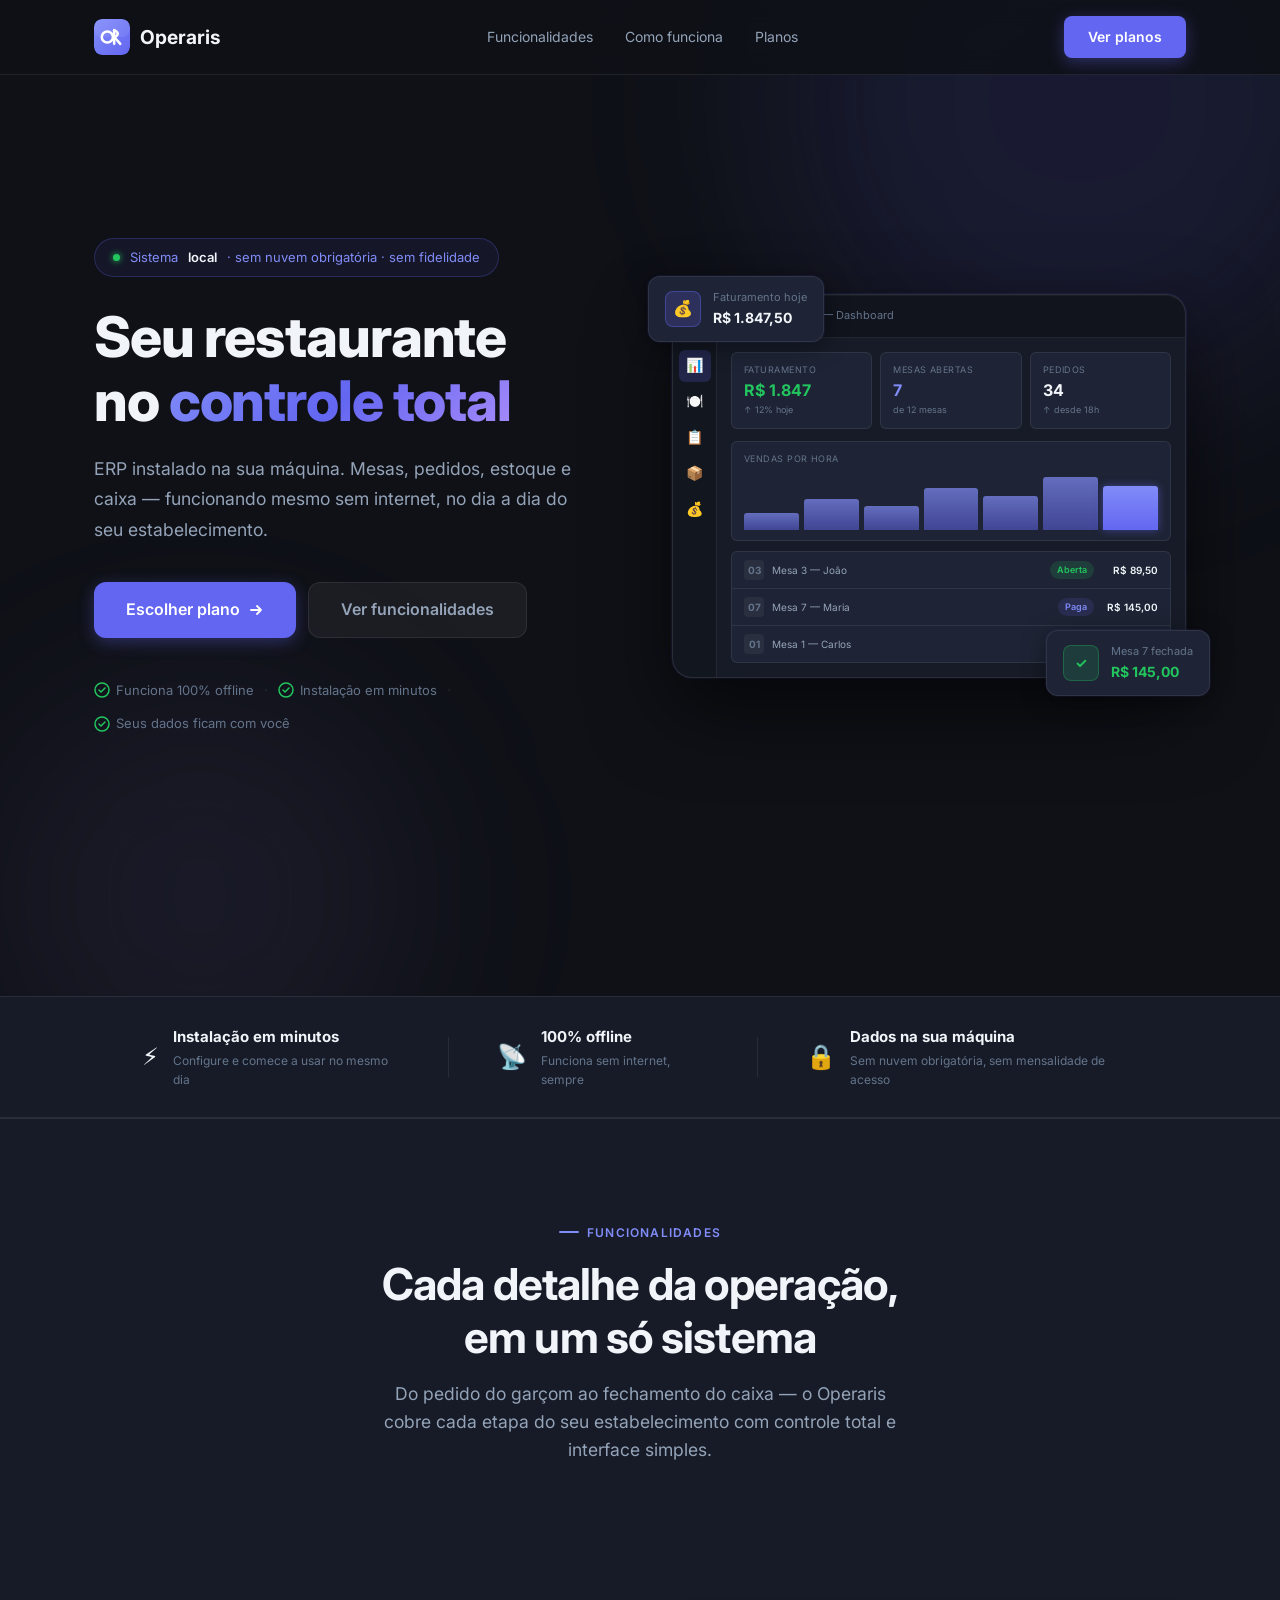
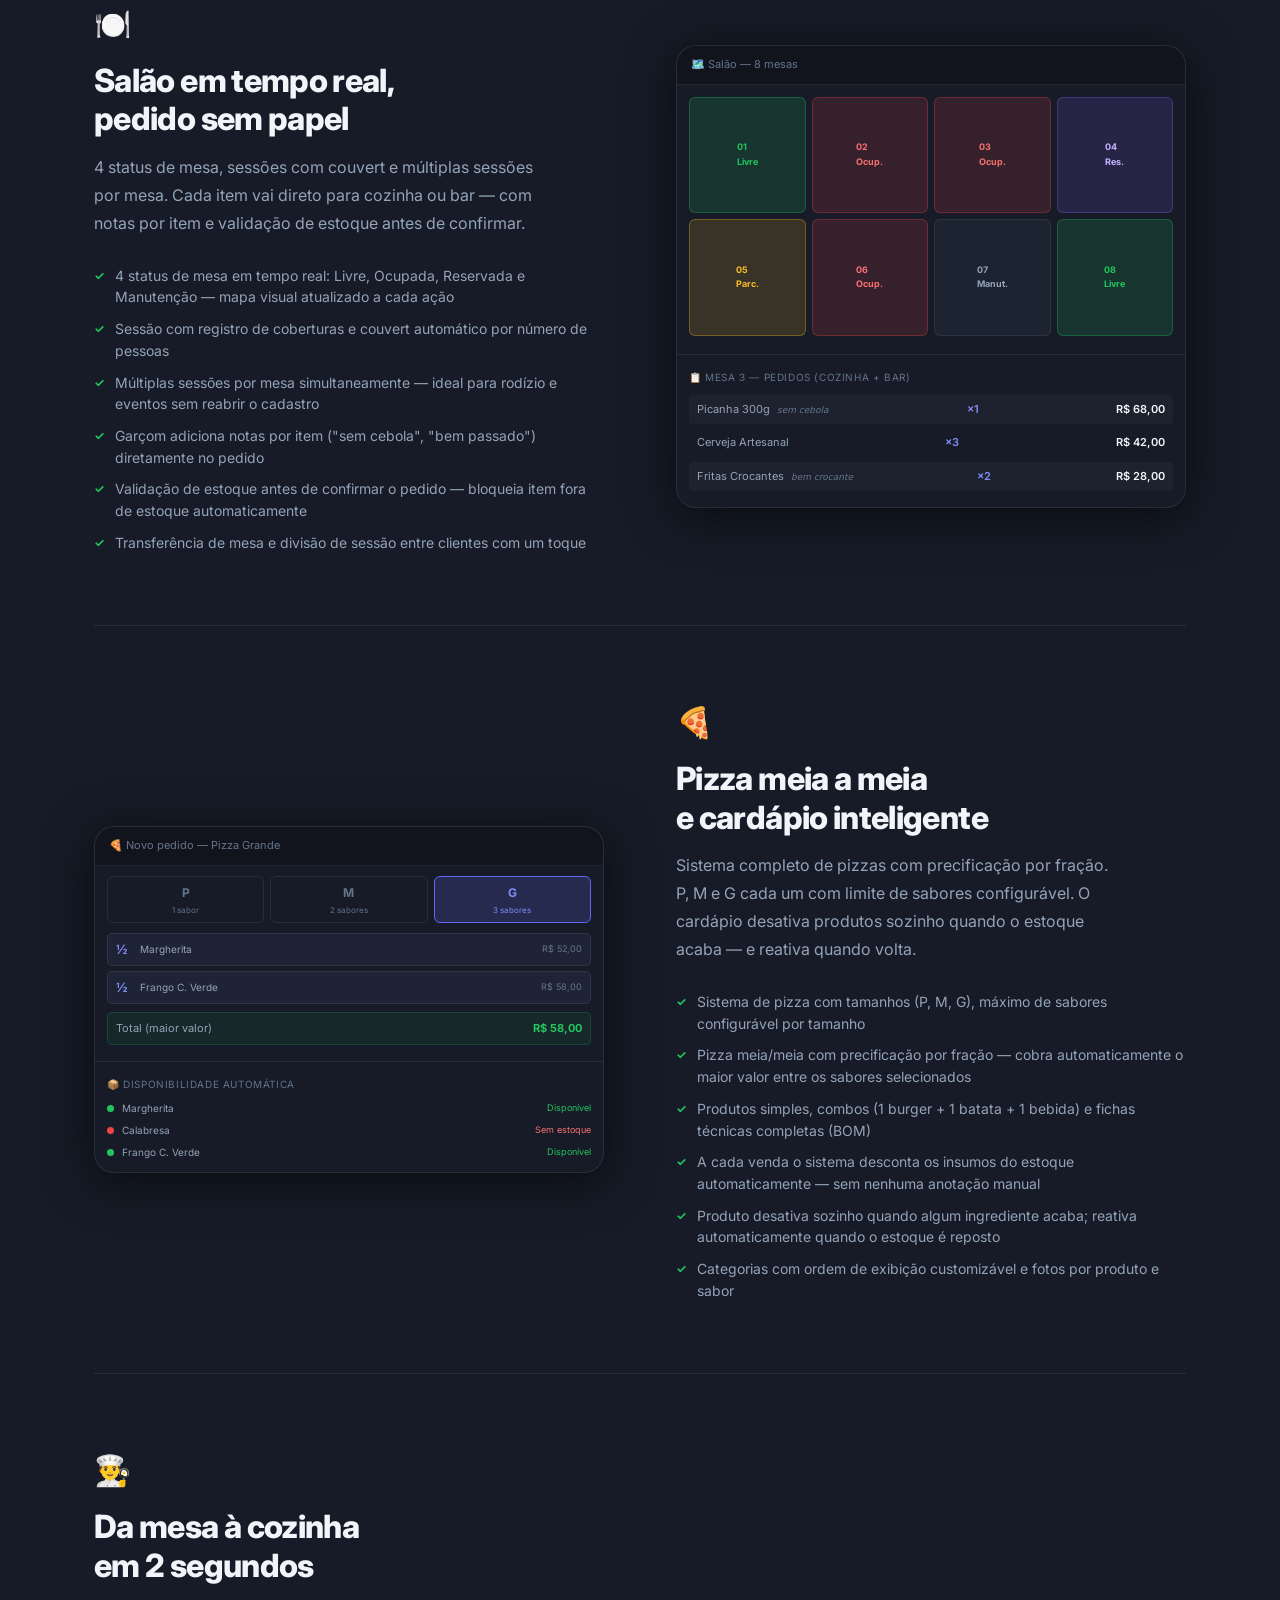
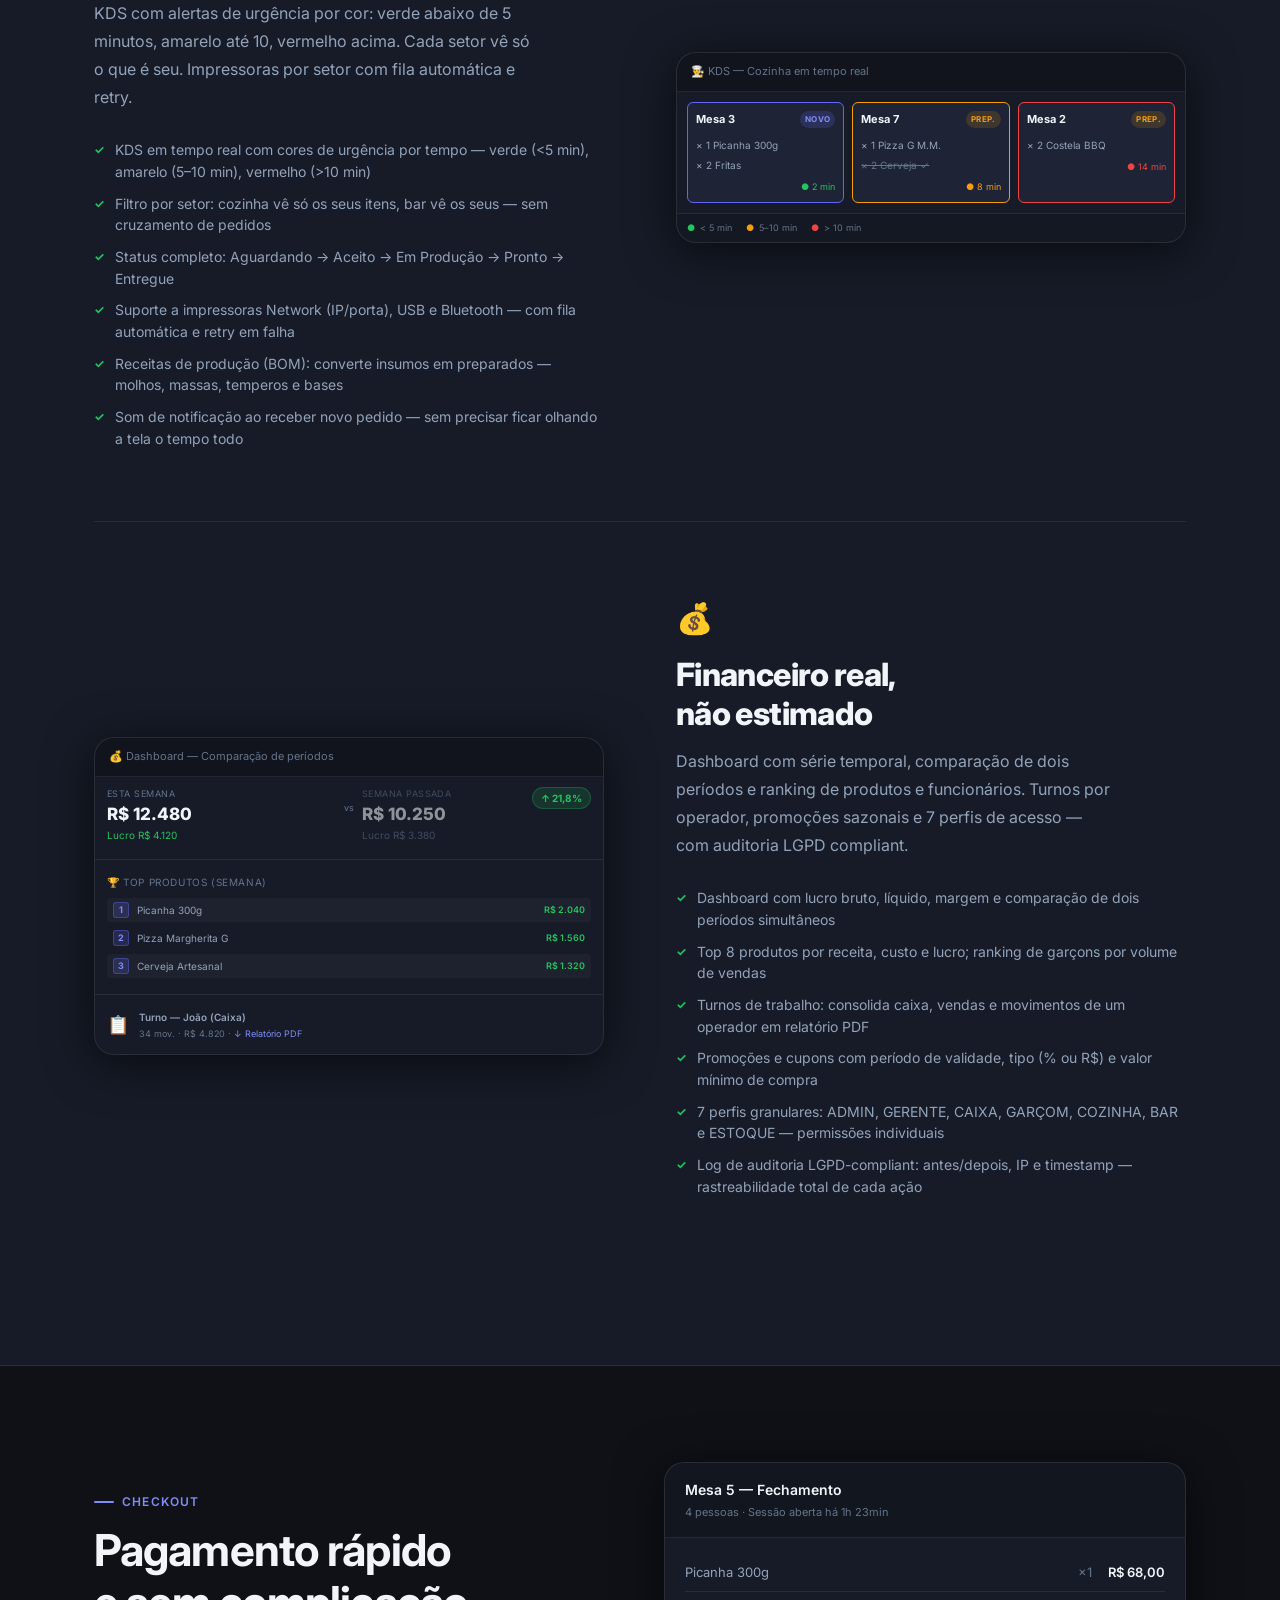
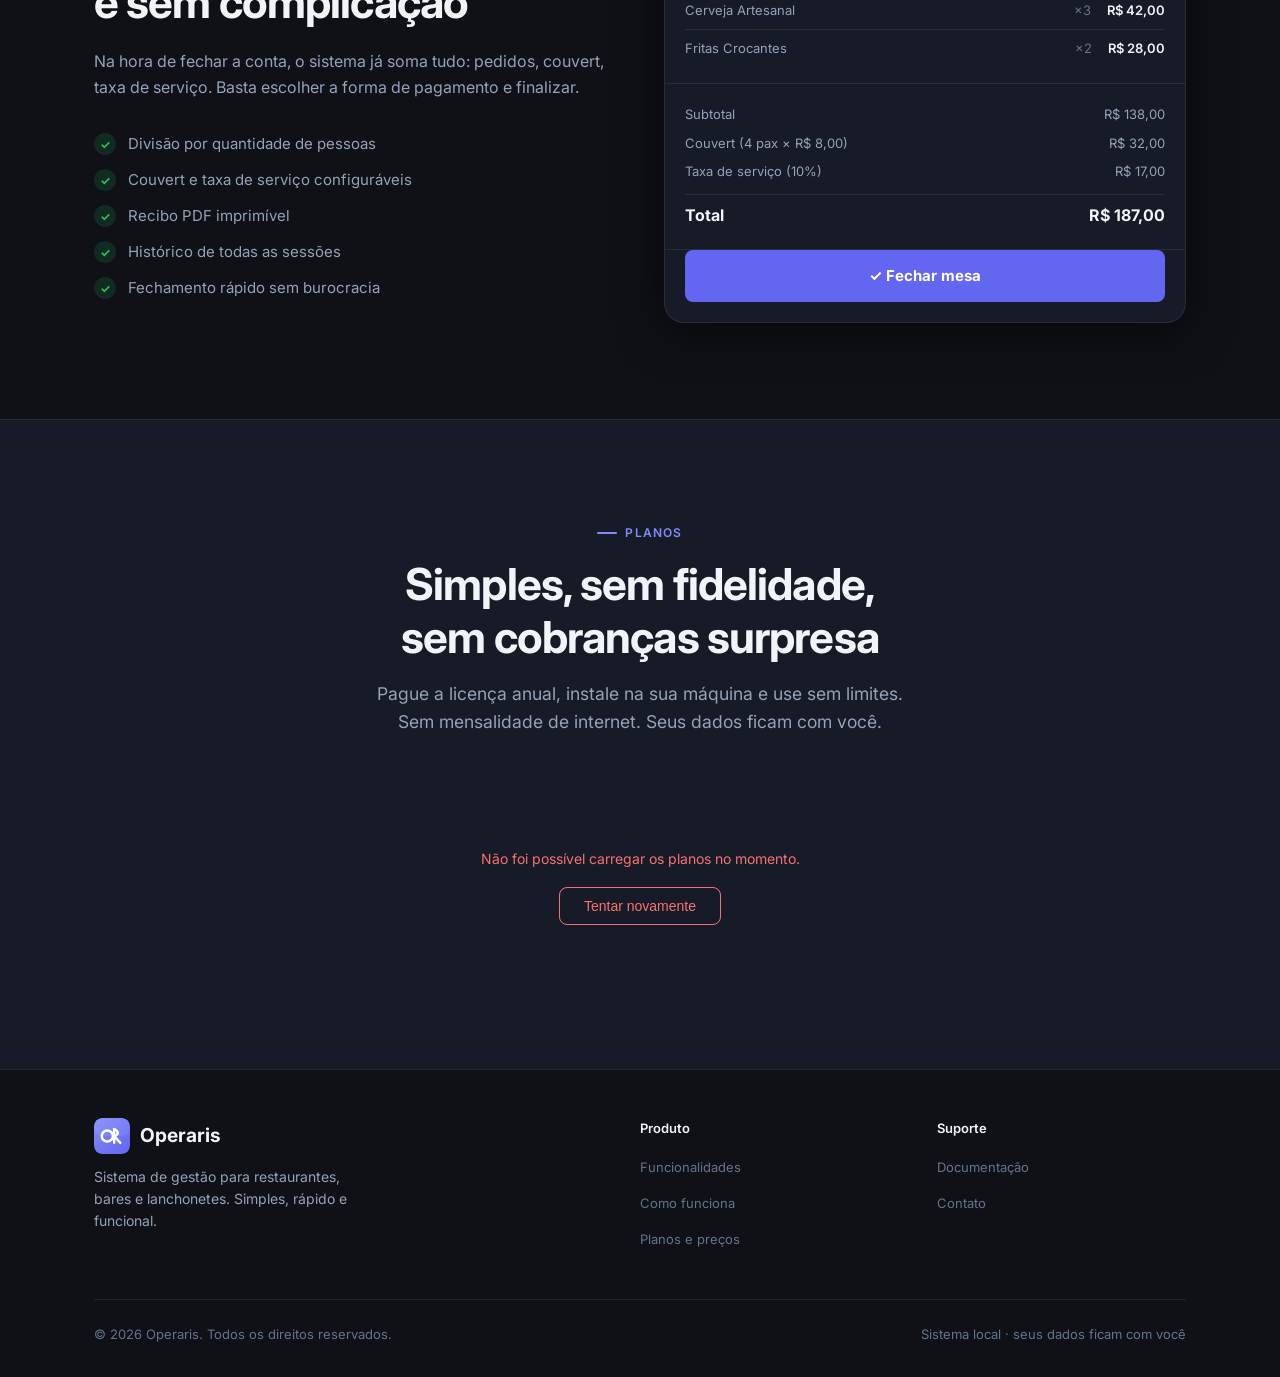
==== commit e580906e: "feat: reformular features da landing com base no ERP real - Bloco 1: 4 status de mesa (Livre/Ocupada" ====
--- a/index.html
+++ b/index.html
@@ -226,19 +226,19 @@
 
       <div class="feature-blocks">
 
-        <!-- BLOCO 1: Salão e Atendimento -->
+        <!-- BLOCO 1: Salão, Mesas e Pedidos -->
         <div class="feature-block">
           <div class="feature-block-text">
             <div class="fblock-icon">🍽️</div>
-            <h3>Salão controlado,<br/>garçom mais ágil</h3>
-            <p class="fblock-sub">Mapa de mesas em tempo real e pedidos lançados pelo celular do garçom. Seu atendimento fica mais rápido — e o cliente percebe a diferença.</p>
+            <h3>Salão em tempo real,<br/>pedido sem papel</h3>
+            <p class="fblock-sub">4 status de mesa, sessões com couvert e múltiplas sessões por mesa. Cada item vai direto para cozinha ou bar — com notas por item e validação de estoque antes de confirmar.</p>
             <ul class="feature-detail-list">
-              <li>Mapa visual do salão com status ao vivo: livre, ocupada ou aguardando fechamento</li>
-              <li>Abertura de mesa com número de pessoas e couvert configurável por sessão</li>
-              <li>Garçom lança pedidos pelo celular ou tablet — sem papel, sem erro de anotação</li>
-              <li>Adicione itens à mesa a qualquer momento sem reabrir sessão</li>
-              <li>Divisão de conta por pessoa com um toque</li>
-              <li>Transferência de mesa sem perder o histórico do pedido</li>
+              <li>4 status de mesa em tempo real: Livre, Ocupada, Reservada e Manutenção — mapa visual atualizado a cada ação</li>
+              <li>Sessão com registro de coberturas e couvert automático por número de pessoas</li>
+              <li>Múltiplas sessões por mesa simultaneamente — ideal para rodízio e eventos sem reabrir o cadastro</li>
+              <li>Garçom adiciona notas por item ("sem cebola", "bem passado") diretamente no pedido</li>
+              <li>Validação de estoque antes de confirmar o pedido — bloqueia item fora de estoque automaticamente</li>
+              <li>Transferência de mesa e divisão de sessão entre clientes com um toque</li>
             </ul>
           </div>
           <div class="feature-block-visual">
@@ -248,17 +248,17 @@
                 <div class="table-chip free">01<br/>Livre</div>
                 <div class="table-chip busy">02<br/>Ocup.</div>
                 <div class="table-chip busy">03<br/>Ocup.</div>
-                <div class="table-chip free">04<br/>Livre</div>
+                <div class="table-chip reserved">04<br/>Res.</div>
                 <div class="table-chip partial">05<br/>Parc.</div>
                 <div class="table-chip busy">06<br/>Ocup.</div>
-                <div class="table-chip free">07<br/>Livre</div>
+                <div class="table-chip maintenance">07<br/>Manut.</div>
                 <div class="table-chip free">08<br/>Livre</div>
               </div>
               <div class="fbm-divider"></div>
-              <div class="fbm-sub-header">📋 Mesa 3 — Pedidos ativos</div>
+              <div class="fbm-sub-header">📋 Mesa 3 — Pedidos (Cozinha + Bar)</div>
               <div class="order-list" style="padding:8px 12px 12px;">
                 <div class="order-item">
-                  <span class="order-item-name">Picanha 300g</span>
+                  <span class="order-item-name">Picanha 300g <span class="order-item-note">sem cebola</span></span>
                   <span class="order-item-qty">×1</span>
                   <span class="order-item-price">R$ 68,00</span>
                 </div>
@@ -268,7 +268,7 @@
                   <span class="order-item-price">R$ 42,00</span>
                 </div>
                 <div class="order-item">
-                  <span class="order-item-name">Fritas Crocantes</span>
+                  <span class="order-item-name">Fritas Crocantes <span class="order-item-note">bem crocante</span></span>
                   <span class="order-item-qty">×2</span>
                   <span class="order-item-price">R$ 28,00</span>
                 </div>
@@ -277,23 +277,88 @@
           </div>
         </div>
 
-        <!-- BLOCO 2: Cozinha e KDS -->
+        <!-- BLOCO 2: Pizza e Cardápio Inteligente -->
         <div class="feature-block feature-block--reverse">
           <div class="feature-block-text">
-            <div class="fblock-icon">👨‍🍳</div>
-            <h3>Da mesa à cozinha<br/>em segundos</h3>
-            <p class="fblock-sub">O pedido aparece na tela da cozinha assim que o garçom confirma. Sem comanda de papel. Sem pedido esquecido no balcão.</p>
+            <div class="fblock-icon">🍕</div>
+            <h3>Pizza meia a meia<br/>e cardápio inteligente</h3>
+            <p class="fblock-sub">Sistema completo de pizzas com precificação por fração. P, M e G cada um com limite de sabores configurável. O cardápio desativa produtos sozinho quando o estoque acaba — e reativa quando volta.</p>
             <ul class="feature-detail-list">
-              <li>KDS (Kitchen Display System): tela dedicada para a cozinha com pedidos em ordem de chegada</li>
-              <li>Impressão automática de comanda na cozinha ao lançar o pedido</li>
-              <li>Impressão do recibo e conta do cliente no fechamento da mesa</li>
-              <li>Suporte a impressoras térmicas padrão do mercado (58 mm e 80 mm)</li>
-              <li>Sem anotação manual — pedido lançado já vai direto para a produção</li>
+              <li>Sistema de pizza com tamanhos (P, M, G), máximo de sabores configurável por tamanho</li>
+              <li>Pizza meia/meia com precificação por fração — cobra automaticamente o maior valor entre os sabores selecionados</li>
+              <li>Produtos simples, combos (1 burger + 1 batata + 1 bebida) e fichas técnicas completas (BOM)</li>
+              <li>A cada venda o sistema desconta os insumos do estoque automaticamente — sem nenhuma anotação manual</li>
+              <li>Produto desativa sozinho quando algum ingrediente acaba; reativa automaticamente quando o estoque é reposto</li>
+              <li>Categorias com ordem de exibição customizável e fotos por produto e sabor</li>
             </ul>
           </div>
           <div class="feature-block-visual">
             <div class="fb-mockup">
-              <div class="fbm-header">👨‍🍳 KDS — Tela da Cozinha</div>
+              <div class="fbm-header">🍕 Novo pedido — Pizza Grande</div>
+              <div class="pizza-mock">
+                <div class="pizza-sizes-row">
+                  <div class="pizza-size">P<div class="pizza-size-max">1 sabor</div></div>
+                  <div class="pizza-size">M<div class="pizza-size-max">2 sabores</div></div>
+                  <div class="pizza-size active">G<div class="pizza-size-max">3 sabores</div></div>
+                </div>
+                <div class="pizza-flavors">
+                  <div class="pizza-flavor">
+                    <span class="pizza-frac">½</span>
+                    <span class="pizza-fname">Margherita</span>
+                    <span class="pizza-fprice">R$ 52,00</span>
+                  </div>
+                  <div class="pizza-flavor">
+                    <span class="pizza-frac">½</span>
+                    <span class="pizza-fname">Frango C. Verde</span>
+                    <span class="pizza-fprice">R$ 58,00</span>
+                  </div>
+                </div>
+                <div class="pizza-total-row">
+                  <span class="pizza-total-label">Total (maior valor)</span>
+                  <span class="pizza-total-price">R$ 58,00</span>
+                </div>
+              </div>
+              <div class="fbm-divider"></div>
+              <div class="fbm-sub-header">📦 Disponibilidade automática</div>
+              <div class="product-avail">
+                <div class="avail-item">
+                  <span class="avail-dot avail-on"></span>
+                  <span class="avail-name">Margherita</span>
+                  <span class="avail-status avail-status--on">Disponível</span>
+                </div>
+                <div class="avail-item">
+                  <span class="avail-dot avail-off"></span>
+                  <span class="avail-name">Calabresa</span>
+                  <span class="avail-status avail-status--off">Sem estoque</span>
+                </div>
+                <div class="avail-item">
+                  <span class="avail-dot avail-on"></span>
+                  <span class="avail-name">Frango C. Verde</span>
+                  <span class="avail-status avail-status--on">Disponível</span>
+                </div>
+              </div>
+            </div>
+          </div>
+        </div>
+
+        <!-- BLOCO 3: Cozinha e KDS -->
+        <div class="feature-block">
+          <div class="feature-block-text">
+            <div class="fblock-icon">👨‍🍳</div>
+            <h3>Da mesa à cozinha<br/>em 2 segundos</h3>
+            <p class="fblock-sub">KDS com alertas de urgência por cor: verde abaixo de 5 minutos, amarelo até 10, vermelho acima. Cada setor vê só o que é seu. Impressoras por setor com fila automática e retry.</p>
+            <ul class="feature-detail-list">
+              <li>KDS em tempo real com cores de urgência por tempo — verde (&lt;5 min), amarelo (5–10 min), vermelho (&gt;10 min)</li>
+              <li>Filtro por setor: cozinha vê só os seus itens, bar vê os seus — sem cruzamento de pedidos</li>
+              <li>Status completo: Aguardando → Aceito → Em Produção → Pronto → Entregue</li>
+              <li>Suporte a impressoras Network (IP/porta), USB e Bluetooth — com fila automática e retry em falha</li>
+              <li>Receitas de produção (BOM): converte insumos em preparados — molhos, massas, temperos e bases</li>
+              <li>Som de notificação ao receber novo pedido — sem precisar ficar olhando a tela o tempo todo</li>
+            </ul>
+          </div>
+          <div class="feature-block-visual">
+            <div class="fb-mockup">
+              <div class="fbm-header">👨‍🍳 KDS — Cozinha em tempo real</div>
               <div class="kds-grid">
                 <div class="kds-ticket kds-new">
                   <div class="kds-t-header">
@@ -304,7 +369,7 @@
                     <div class="kds-t-item">× 1 Picanha 300g</div>
                     <div class="kds-t-item">× 2 Fritas</div>
                   </div>
-                  <div class="kds-t-time">Agora</div>
+                  <div class="kds-t-time kds-time--ok">● 2 min</div>
                 </div>
                 <div class="kds-ticket kds-doing">
                   <div class="kds-t-header">
@@ -312,141 +377,88 @@
                     <span class="kds-badge kds-badge--doing">Prep.</span>
                   </div>
                   <div class="kds-t-items">
-                    <div class="kds-t-item">× 1 Margherita</div>
+                    <div class="kds-t-item">× 1 Pizza G M.M.</div>
                     <div class="kds-t-item kds-t-item--done">× 2 Cerveja ✓</div>
                   </div>
-                  <div class="kds-t-time">3 min</div>
-                </div>
-                <div class="kds-ticket kds-done">
+                  <div class="kds-t-time kds-time--warn">● 8 min</div>
+                </div>
+                <div class="kds-ticket kds-doing kds-urgent">
                   <div class="kds-t-header">
-                    <span class="kds-mesa-num">Mesa 1</span>
-                    <span class="kds-badge kds-badge--done">Pronto</span>
+                    <span class="kds-mesa-num">Mesa 2</span>
+                    <span class="kds-badge kds-badge--doing">Prep.</span>
                   </div>
                   <div class="kds-t-items">
-                    <div class="kds-t-item kds-t-item--done">× 2 Suco ✓</div>
-                    <div class="kds-t-item kds-t-item--done">× 1 Salada ✓</div>
-                  </div>
-                  <div class="kds-t-time">7 min</div>
-                </div>
-              </div>
-              <div class="print-indicator">
-                <svg width="12" height="12" viewBox="0 0 24 24" fill="none" stroke="currentColor" stroke-width="2"><polyline points="6 9 6 2 18 2 18 9"/><path d="M6 18H4a2 2 0 0 1-2-2v-5a2 2 0 0 1 2-2h16a2 2 0 0 1 2 2v5a2 2 0 0 1-2 2h-2"/><rect x="6" y="14" width="12" height="8"/></svg>
-                Comanda impressa automaticamente ao lançar pedido
-              </div>
-            </div>
-          </div>
-        </div>
-
-        <!-- BLOCO 3: Cardápio, Produtos e Estoque -->
-        <div class="feature-block">
-          <div class="feature-block-text">
-            <div class="fblock-icon">📦</div>
-            <h3>Cada venda desconta<br/>do estoque. Sozinho.</h3>
-            <p class="fblock-sub">Cadastre seus pratos com os insumos que os compõem. A cada venda, o sistema desconta tudo do estoque automaticamente e avisa quando estiver acabando.</p>
-            <ul class="feature-detail-list">
-              <li>Cardápio completo com preço de venda, custo e margem calculada automaticamente</li>
-              <li>Fichas técnicas: defina os insumos de cada prato e o custo é atualizado sozinho</li>
-              <li>Baixa automática no estoque a cada venda — sem nenhuma anotação manual</li>
-              <li>Alertas de estoque mínimo configuráveis: saiba antes de acabar, não depois</li>
-              <li>Relatório de custo × receita por produto: descubra quais pratos realmente lucram</li>
-            </ul>
-          </div>
-          <div class="feature-block-visual">
-            <div class="fb-mockup">
-              <div class="fbm-header">🍕 Margherita — Ficha Técnica</div>
-              <div class="product-pricing">
-                <div class="pp-row">
-                  <span class="pp-label">Preço de venda</span>
-                  <span class="pp-value" style="color:var(--green)">R$ 52,00</span>
-                </div>
-                <div class="pp-row">
-                  <span class="pp-label">Custo dos insumos</span>
-                  <span class="pp-value" style="color:#f87171">R$ 14,30</span>
-                </div>
-                <div class="pp-row pp-row--main">
-                  <span class="pp-label">Margem de contribuição</span>
-                  <span class="pp-value" style="color:var(--green)">72,5%</span>
-                </div>
-              </div>
-              <div class="fbm-divider"></div>
-              <div class="fbm-sub-header">📦 Estoque atual dos insumos</div>
-              <div class="stock-bars" style="padding:8px 12px;">
-                <div class="stock-row">
-                  <div class="stock-row-label"><span>Farinha de trigo</span><span style="color:#f59e0b">1,2 kg ⚠️</span></div>
-                  <div class="stock-bar-bg"><div class="stock-bar-fill critical" style="width:12%"></div></div>
-                </div>
-                <div class="stock-row">
-                  <div class="stock-row-label"><span>Molho de tomate</span><span>4,5 L</span></div>
-                  <div class="stock-bar-bg"><div class="stock-bar-fill ok" style="width:70%"></div></div>
-                </div>
-                <div class="stock-row">
-                  <div class="stock-row-label"><span>Mussarela</span><span>2,1 kg</span></div>
-                  <div class="stock-bar-bg"><div class="stock-bar-fill low" style="width:35%"></div></div>
-                </div>
-              </div>
-              <div class="stock-alert">⚠️ Farinha de trigo abaixo do estoque mínimo</div>
-            </div>
-          </div>
-        </div>
-
-        <!-- BLOCO 4: Financeiro e Gestão da Equipe -->
+                    <div class="kds-t-item">× 2 Costela BBQ</div>
+                  </div>
+                  <div class="kds-t-time kds-time--crit">● 14 min</div>
+                </div>
+              </div>
+              <div class="kds-legend">
+                <span><span class="kds-leg-dot kds-leg-ok">●</span> &lt; 5 min</span>
+                <span><span class="kds-leg-dot kds-leg-warn">●</span> 5–10 min</span>
+                <span><span class="kds-leg-dot kds-leg-crit">●</span> &gt; 10 min</span>
+              </div>
+            </div>
+          </div>
+        </div>
+
+        <!-- BLOCO 4: Financeiro, Turnos e Equipe -->
         <div class="feature-block feature-block--reverse">
           <div class="feature-block-text">
             <div class="fblock-icon">💰</div>
-            <h3>Dinheiro rastreado.<br/>Equipe sob controle.</h3>
-            <p class="fblock-sub">Do caixa ao relatório de despesas, tudo registrado em tempo real. Você acompanha o faturamento, controla a equipe e sabe exatamente onde o dinheiro está.</p>
+            <h3>Financeiro real,<br/>não estimado</h3>
+            <p class="fblock-sub">Dashboard com série temporal, comparação de dois períodos e ranking de produtos e funcionários. Turnos por operador, promoções sazonais e 7 perfis de acesso — com auditoria LGPD compliant.</p>
             <ul class="feature-detail-list">
-              <li>Dashboard financeiro com faturamento do dia, semana e mês em tempo real</li>
-              <li>Caixa com abertura, sangria, suprimento e fechamento com conferência de saldo</li>
-              <li>Gestão de despesas por categoria: fornecedores, pessoal, aluguel e contas fixas</li>
-              <li>Relatórios detalhados de vendas por produto, período e garçom</li>
-              <li>Múltiplos usuários com níveis de acesso: garçom, operador de caixa e gerente</li>
-              <li>Log de auditoria completo: veja cada ação registrada, quem fez e quando</li>
+              <li>Dashboard com lucro bruto, líquido, margem e comparação de dois períodos simultâneos</li>
+              <li>Top 8 produtos por receita, custo e lucro; ranking de garçons por volume de vendas</li>
+              <li>Turnos de trabalho: consolida caixa, vendas e movimentos de um operador em relatório PDF</li>
+              <li>Promoções e cupons com período de validade, tipo (% ou R$) e valor mínimo de compra</li>
+              <li>7 perfis granulares: ADMIN, GERENTE, CAIXA, GARÇOM, COZINHA, BAR e ESTOQUE — permissões individuais</li>
+              <li>Log de auditoria LGPD-compliant: antes/depois, IP e timestamp — rastreabilidade total de cada ação</li>
             </ul>
           </div>
           <div class="feature-block-visual">
             <div class="fb-mockup">
-              <div class="fbm-header">💰 Dashboard — Hoje</div>
-              <div class="fin-metrics">
-                <div class="fin-metric">
-                  <div class="fin-metric-label">Faturamento</div>
-                  <div class="fin-metric-value fin-green">R$ 1.847</div>
-                  <div class="fin-metric-delta">↑ 12% vs ontem</div>
-                </div>
-                <div class="fin-metric">
-                  <div class="fin-metric-label">Despesas</div>
-                  <div class="fin-metric-value fin-red">R$ 320</div>
-                  <div class="fin-metric-delta">Hoje</div>
-                </div>
-                <div class="fin-metric">
-                  <div class="fin-metric-label">Mesas</div>
-                  <div class="fin-metric-value fin-accent">7/12</div>
-                  <div class="fin-metric-delta">Abertas</div>
-                </div>
+              <div class="fbm-header">💰 Dashboard — Comparação de períodos</div>
+              <div class="period-compare">
+                <div class="period-col">
+                  <div class="period-label">Esta semana</div>
+                  <div class="period-revenue">R$ 12.480</div>
+                  <div class="period-profit" style="color:var(--green)">Lucro R$ 4.120</div>
+                </div>
+                <div class="period-vs">vs</div>
+                <div class="period-col period-col--dim">
+                  <div class="period-label">Semana passada</div>
+                  <div class="period-revenue">R$ 10.250</div>
+                  <div class="period-profit" style="color:var(--text-muted)">Lucro R$ 3.380</div>
+                </div>
+                <div class="period-badge">↑ 21,8%</div>
               </div>
               <div class="fbm-divider"></div>
-              <div class="fbm-sub-header">📊 Vendas por hora</div>
-              <div class="chart-bars" style="height:48px;margin:8px 12px 12px;">
-                <div class="bar" style="height:30%"></div>
-                <div class="bar" style="height:55%"></div>
-                <div class="bar" style="height:42%"></div>
-                <div class="bar" style="height:75%"></div>
-                <div class="bar" style="height:60%"></div>
-                <div class="bar" style="height:95%"></div>
-                <div class="bar bar-active" style="height:78%"></div>
+              <div class="fbm-sub-header">🏆 Top produtos (semana)</div>
+              <div class="top-products">
+                <div class="top-product">
+                  <span class="top-rank">1</span>
+                  <span class="top-name">Picanha 300g</span>
+                  <span class="top-val">R$ 2.040</span>
+                </div>
+                <div class="top-product">
+                  <span class="top-rank">2</span>
+                  <span class="top-name">Pizza Margherita G</span>
+                  <span class="top-val">R$ 1.560</span>
+                </div>
+                <div class="top-product">
+                  <span class="top-rank">3</span>
+                  <span class="top-name">Cerveja Artesanal</span>
+                  <span class="top-val">R$ 1.320</span>
+                </div>
               </div>
               <div class="fbm-divider"></div>
-              <div class="fbm-sub-header">🔍 Auditoria recente</div>
-              <div class="audit-row">
-                <div class="audit-item">
-                  <span class="audit-dot"></span>
-                  <span class="audit-text">Mesa 5 fechada por <strong>João</strong></span>
-                  <span class="audit-time">18:42</span>
-                </div>
-                <div class="audit-item">
-                  <span class="audit-dot"></span>
-                  <span class="audit-text">Sangria R$ 200 — <strong>Maria</strong></span>
-                  <span class="audit-time">17:15</span>
+              <div class="shift-row">
+                <div class="shift-icon-wrap">📋</div>
+                <div class="shift-body">
+                  <div class="shift-title">Turno — João (Caixa)</div>
+                  <div class="shift-meta">34 mov. · R$ 4.820 · <span style="color:var(--accent-light)">↓ Relatório PDF</span></div>
                 </div>
               </div>
             </div>
--- a/css/style.css
+++ b/css/style.css
@@ -1454,3 +1454,147 @@
   animation: spin 0.7s linear infinite;
 }
 @keyframes spin { to { transform: rotate(360deg); } }
+
+/* ===== FEATURE BLOCK — NEW ERP COMPONENTS ===== */
+
+/* Table chips — additional statuses */
+.table-chip.reserved { background: rgba(139,92,246,0.15); color: #c4b5fd; border: 1px solid rgba(139,92,246,0.3); }
+.table-chip.maintenance { background: rgba(100,116,139,0.1); color: #94a3b8; border: 1px solid rgba(100,116,139,0.2); }
+
+/* Order item notes */
+.order-item-note { font-size: 9px; color: var(--text-muted); margin-left: 4px; font-style: italic; }
+
+/* Pizza mockup */
+.pizza-mock { padding: 10px 12px; }
+.pizza-sizes-row { display: flex; gap: 6px; margin-bottom: 10px; }
+.pizza-size {
+  flex: 1;
+  padding: 6px 4px 5px;
+  border: 1px solid var(--border);
+  border-radius: 6px;
+  text-align: center;
+  font-size: 12px;
+  font-weight: 700;
+  color: var(--text-muted);
+}
+.pizza-size-max { font-size: 8px; font-weight: 400; color: var(--text-muted); margin-top: 2px; }
+.pizza-size.active { border-color: var(--accent); color: var(--accent-light); background: var(--accent-glow); }
+.pizza-size.active .pizza-size-max { color: var(--accent-light); }
+.pizza-flavors { display: flex; flex-direction: column; gap: 5px; margin-bottom: 8px; }
+.pizza-flavor {
+  display: flex;
+  align-items: center;
+  gap: 8px;
+  padding: 5px 8px;
+  background: var(--bg-card);
+  border: 1px solid var(--border);
+  border-radius: 5px;
+  font-size: 10px;
+}
+.pizza-frac { color: var(--accent-light); font-weight: 700; font-size: 13px; min-width: 16px; }
+.pizza-fname { flex: 1; color: var(--text-secondary); }
+.pizza-fprice { color: var(--text-muted); font-size: 9px; }
+.pizza-total-row {
+  display: flex;
+  justify-content: space-between;
+  align-items: center;
+  padding: 7px 8px;
+  background: rgba(34,197,94,0.08);
+  border: 1px solid rgba(34,197,94,0.2);
+  border-radius: 5px;
+  font-size: 11px;
+}
+.pizza-total-label { color: var(--text-secondary); }
+.pizza-total-price { color: var(--green); font-weight: 700; }
+
+/* Product availability (auto-deactivate) */
+.product-avail { padding: 6px 12px 12px; display: flex; flex-direction: column; gap: 6px; }
+.avail-item { display: flex; align-items: center; gap: 8px; font-size: 10px; }
+.avail-dot { width: 7px; height: 7px; border-radius: 50%; flex-shrink: 0; }
+.avail-dot.avail-on { background: var(--green); }
+.avail-dot.avail-off { background: #ef4444; }
+.avail-name { flex: 1; color: var(--text-secondary); }
+.avail-status--on { color: var(--green); font-size: 9px; }
+.avail-status--off { color: #f87171; font-size: 9px; }
+
+/* KDS urgency time */
+.kds-time--ok { color: var(--green) !important; }
+.kds-time--warn { color: #f59e0b !important; }
+.kds-time--crit { color: #ef4444 !important; }
+.kds-urgent { border-color: #ef4444 !important; }
+
+/* KDS legend */
+.kds-legend {
+  display: flex;
+  gap: 14px;
+  padding: 7px 10px;
+  border-top: 1px solid var(--border);
+  font-size: 9px;
+  color: var(--text-muted);
+  background: rgba(0,0,0,.12);
+}
+.kds-leg-dot { margin-right: 2px; }
+.kds-leg-ok { color: var(--green); }
+.kds-leg-warn { color: #f59e0b; }
+.kds-leg-crit { color: #ef4444; }
+
+/* Period comparison */
+.period-compare {
+  display: grid;
+  grid-template-columns: 1fr auto 1fr;
+  gap: 8px;
+  align-items: flex-start;
+  padding: 10px 12px;
+  position: relative;
+}
+.period-col--dim { opacity: .55; }
+.period-label { font-size: 9px; color: var(--text-muted); text-transform: uppercase; letter-spacing: .05em; margin-bottom: 3px; }
+.period-revenue { font-size: 17px; font-weight: 800; color: var(--text-primary); line-height: 1.2; }
+.period-profit { font-size: 10px; margin-top: 3px; }
+.period-vs { font-size: 9px; color: var(--text-muted); text-align: center; padding-top: 14px; }
+.period-badge {
+  position: absolute;
+  top: 10px;
+  right: 12px;
+  background: var(--green-dim);
+  color: var(--green);
+  font-size: 10px;
+  font-weight: 700;
+  padding: 2px 8px;
+  border-radius: 999px;
+  border: 1px solid rgba(34,197,94,0.25);
+}
+
+/* Top products */
+.top-products { padding: 6px 12px 10px; display: flex; flex-direction: column; gap: 4px; }
+.top-product {
+  display: flex;
+  align-items: center;
+  gap: 8px;
+  padding: 4px 6px;
+  border-radius: 4px;
+  font-size: 10px;
+}
+.top-product:nth-child(odd) { background: rgba(255,255,255,0.03); }
+.top-rank {
+  width: 16px; height: 16px;
+  background: var(--accent-glow);
+  border: 1px solid var(--border-accent);
+  border-radius: 3px;
+  display: flex; align-items: center; justify-content: center;
+  font-size: 9px; font-weight: 700; color: var(--accent-light);
+  flex-shrink: 0;
+}
+.top-name { flex: 1; color: var(--text-secondary); }
+.top-val { color: var(--green); font-weight: 600; font-size: 9px; }
+
+/* Shift row */
+.shift-row {
+  display: flex;
+  align-items: center;
+  gap: 10px;
+  padding: 8px 12px 12px;
+}
+.shift-icon-wrap { font-size: 18px; flex-shrink: 0; }
+.shift-title { font-size: 10px; font-weight: 600; color: var(--text-secondary); margin-bottom: 2px; }
+.shift-meta { font-size: 9px; color: var(--text-muted); }
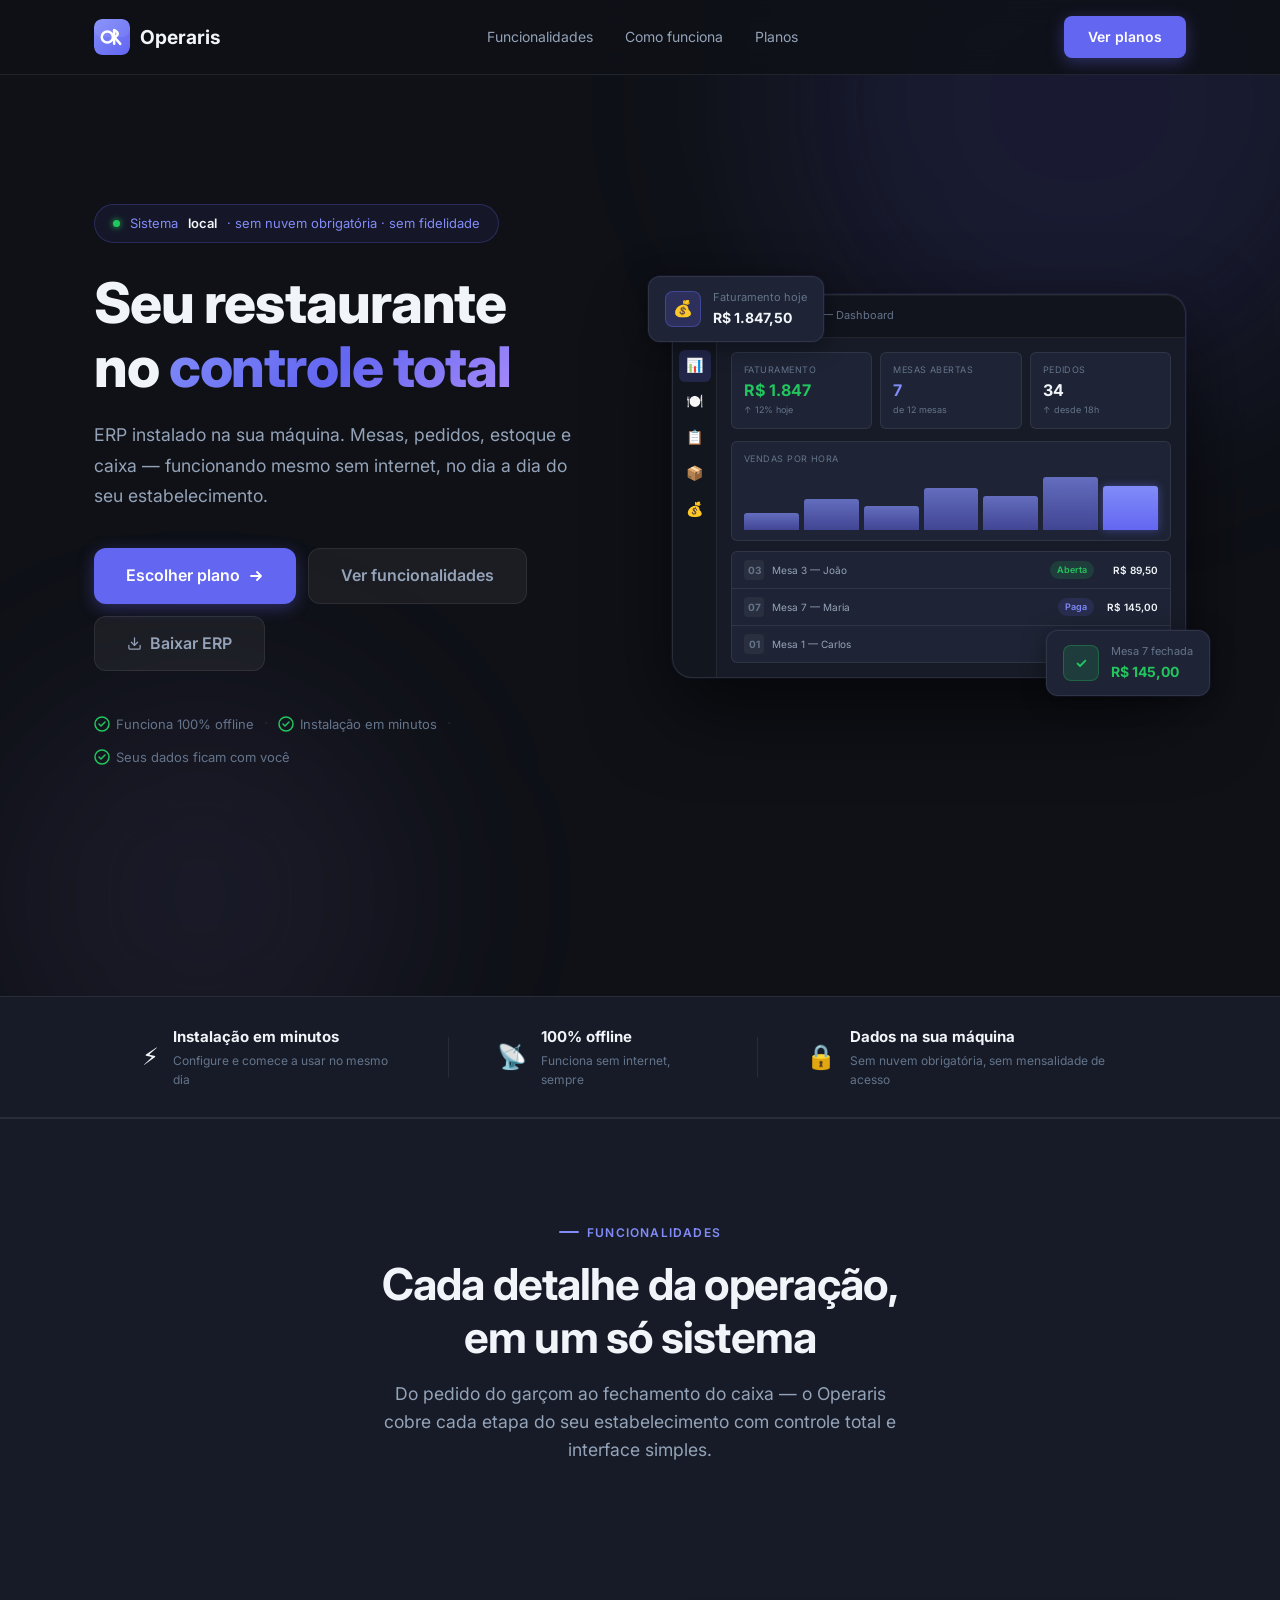
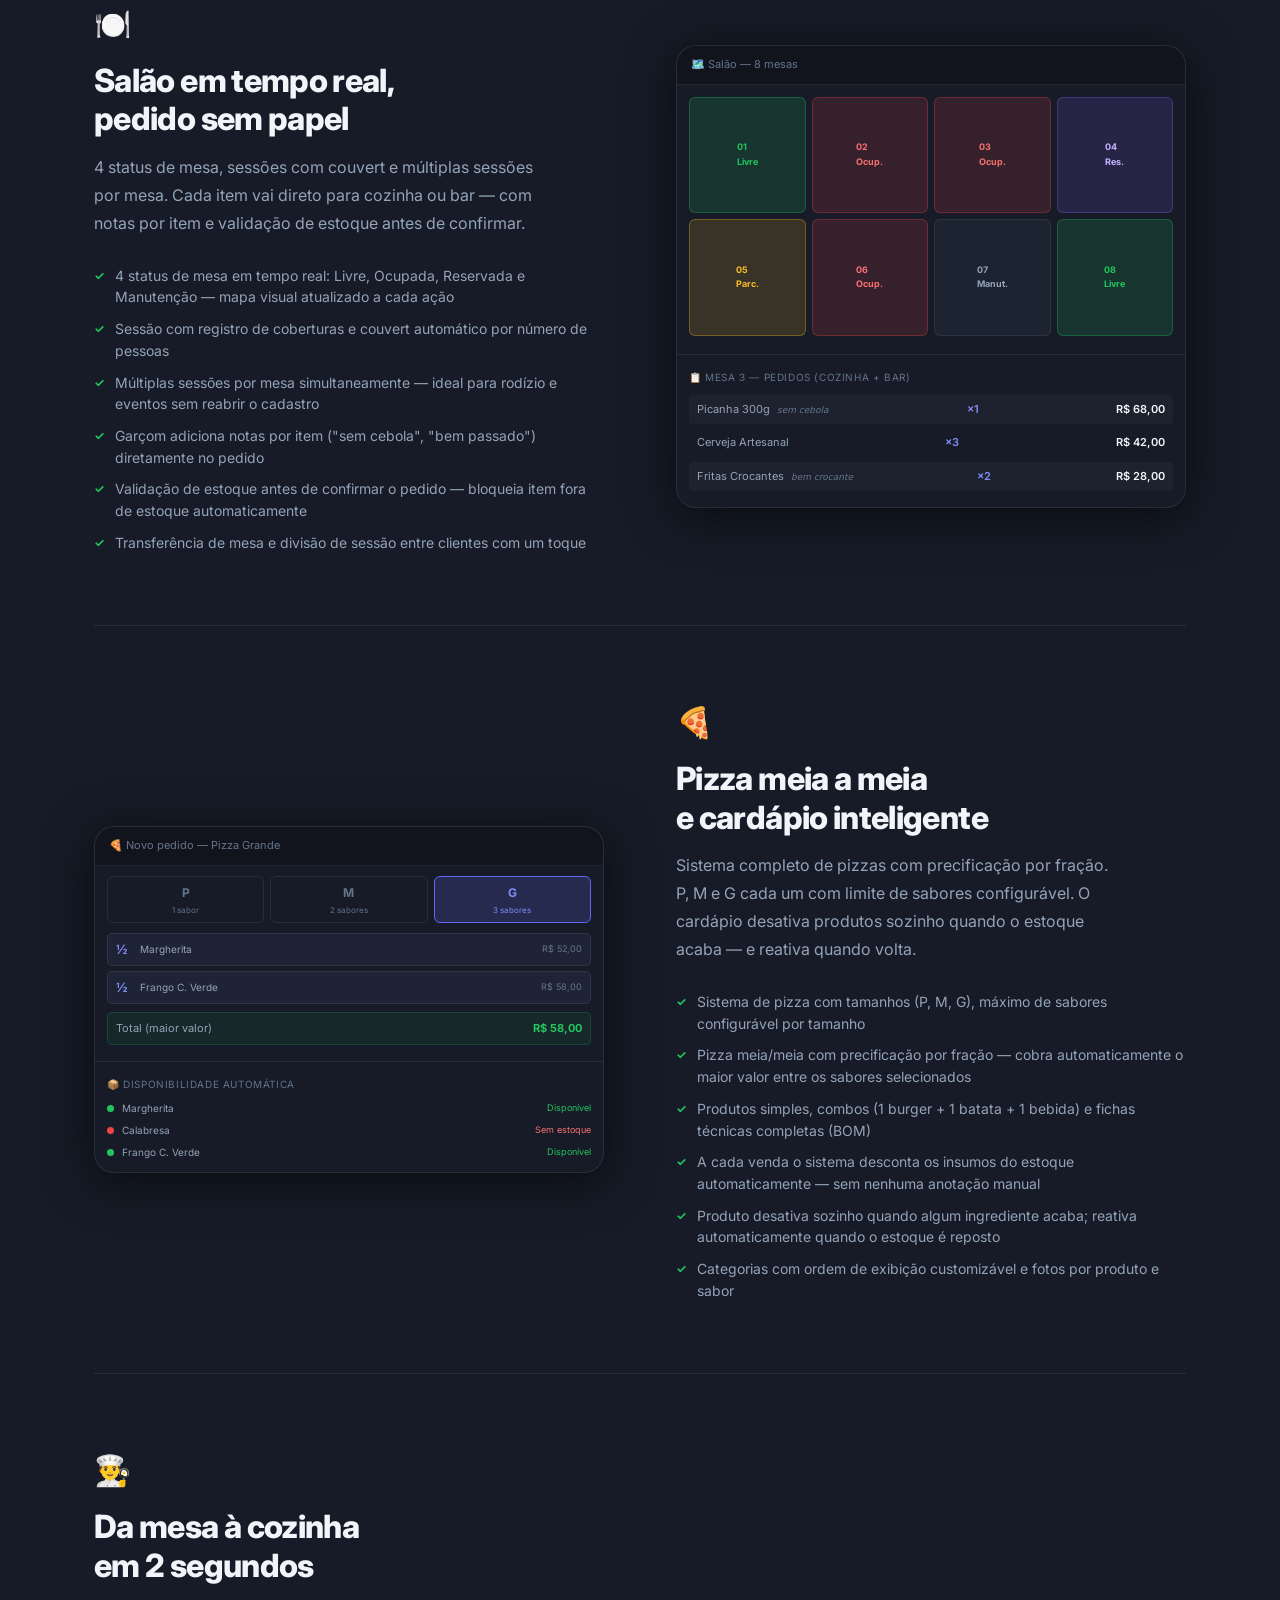
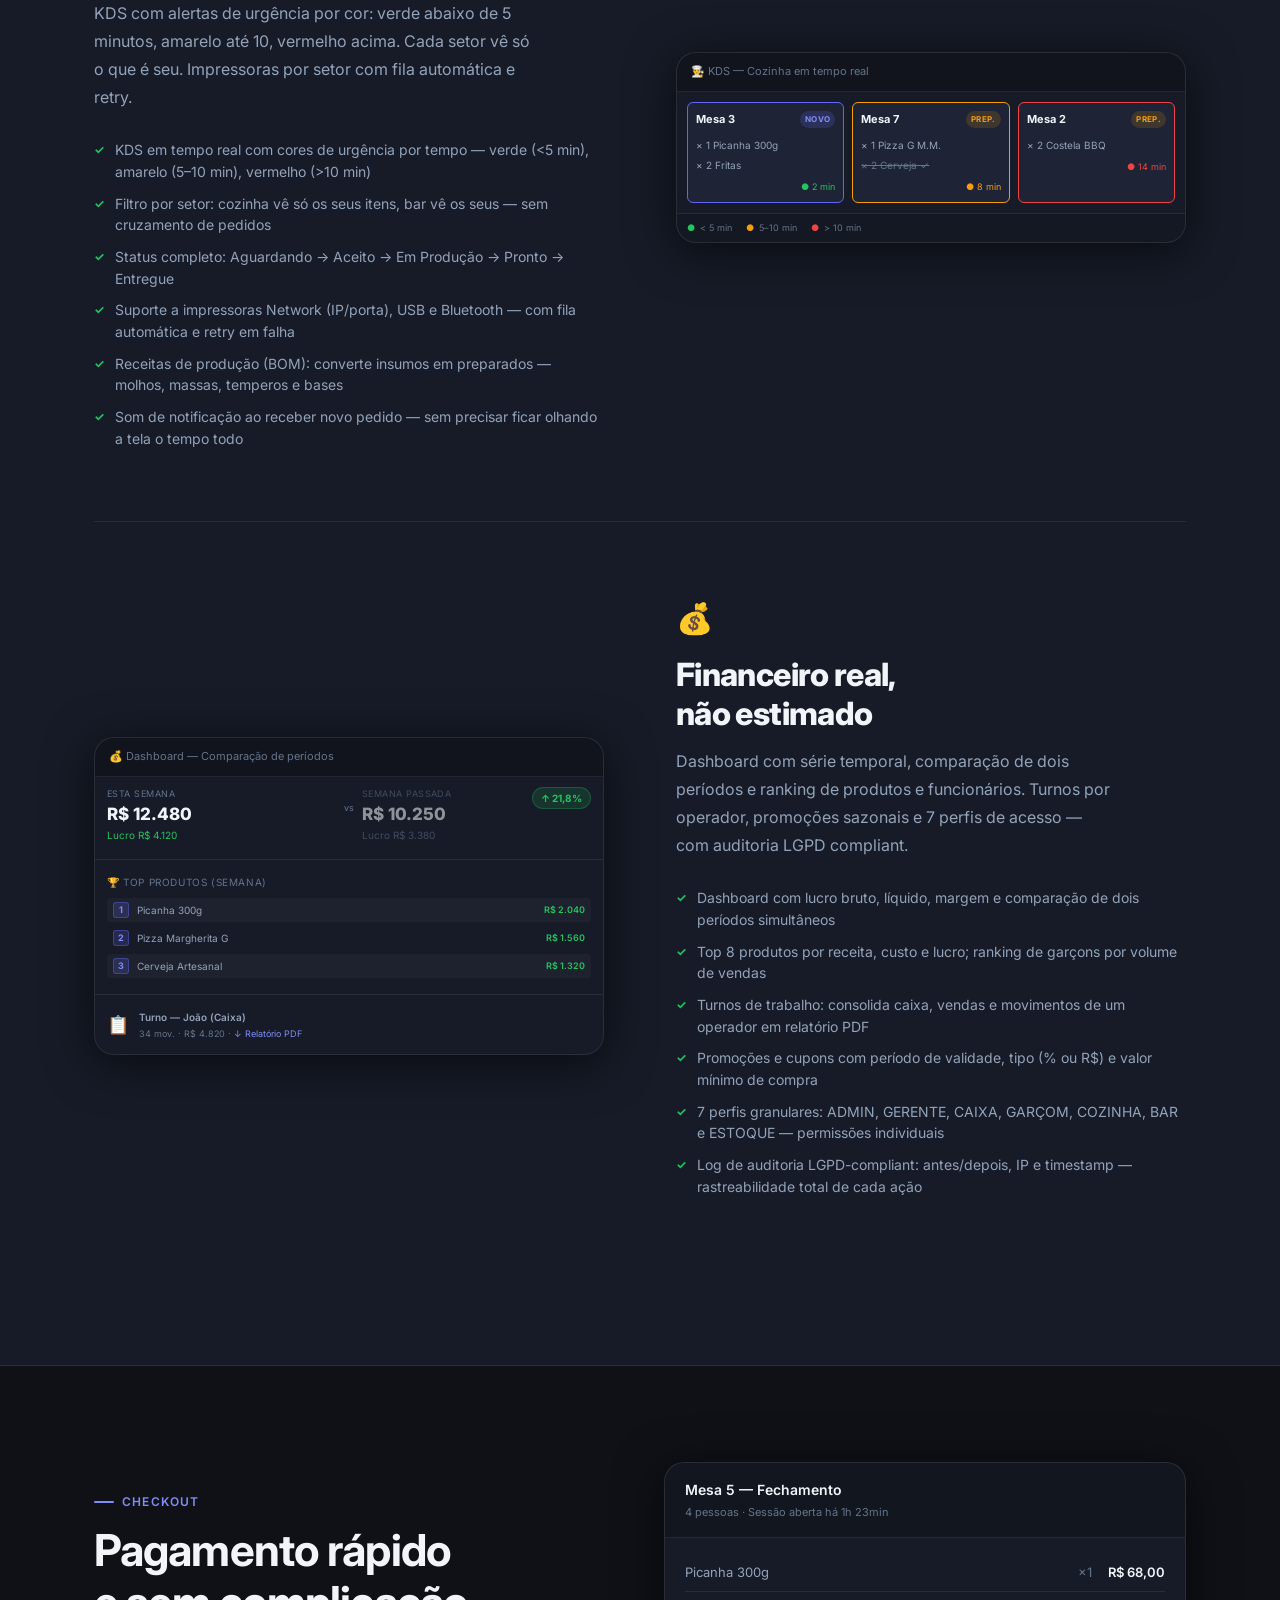
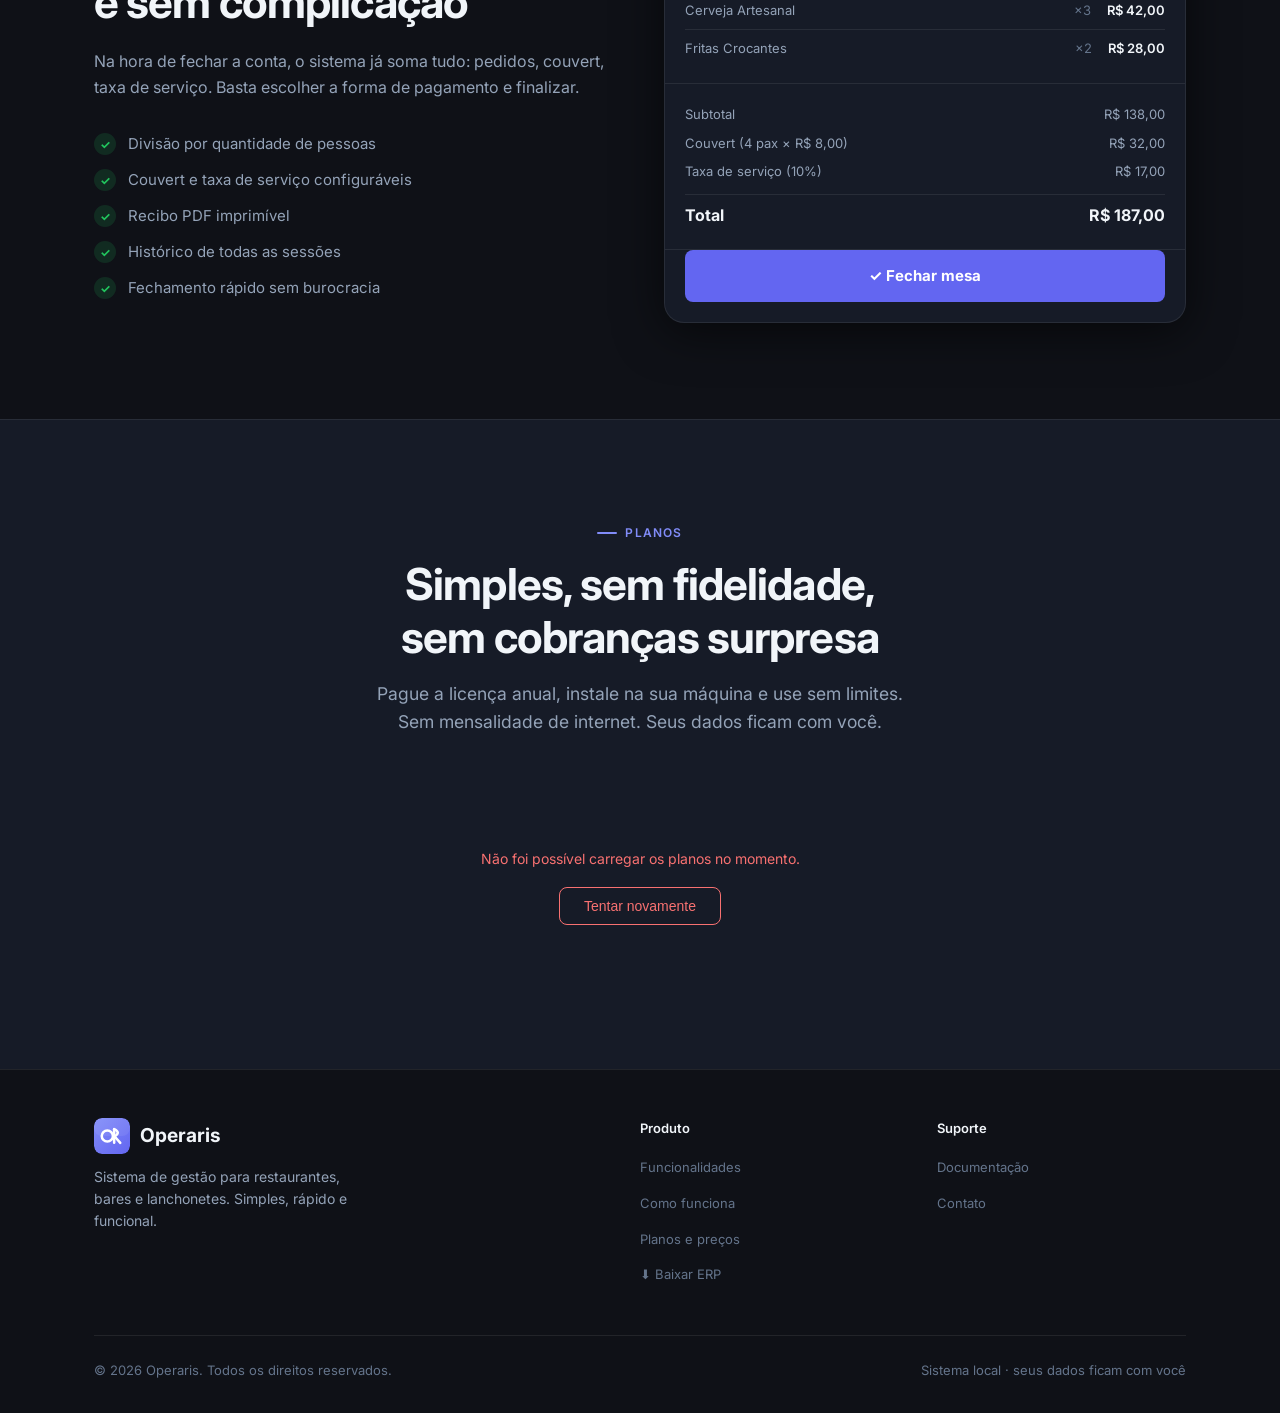
==== commit 462a44c3: "feat: adicionar link de download do ERP no hero e footer Co-Authored-By: Claude Sonnet 4.6 <noreply@" ====
--- a/index.html
+++ b/index.html
@@ -67,6 +67,10 @@
             <svg width="16" height="16" viewBox="0 0 16 16" fill="none"><path d="M3 8h10M9 4l4 4-4 4" stroke="currentColor" stroke-width="1.8" stroke-linecap="round" stroke-linejoin="round"/></svg>
           </a>
           <a href="#features" class="btn btn-ghost btn-lg">Ver funcionalidades</a>
+          <a href="https://github.com/dgleyramos1/operaris-erp-releases/releases/latest" class="btn btn-ghost btn-lg" target="_blank" rel="noopener noreferrer">
+            <svg width="15" height="15" viewBox="0 0 24 24" fill="none" stroke="currentColor" stroke-width="2" stroke-linecap="round" stroke-linejoin="round"><path d="M21 15v4a2 2 0 0 1-2 2H5a2 2 0 0 1-2-2v-4"/><polyline points="7 10 12 15 17 10"/><line x1="12" y1="15" x2="12" y2="3"/></svg>
+            Baixar ERP
+          </a>
         </div>
 
         <div class="hero-trust fade-in fade-in-d4">
@@ -556,6 +560,7 @@
             <li><a href="#features">Funcionalidades</a></li>
             <li><a href="#como-funciona">Como funciona</a></li>
             <li><a href="#planos">Planos e preços</a></li>
+            <li><a href="https://github.com/dgleyramos1/operaris-erp-releases/releases/latest" target="_blank" rel="noopener noreferrer">⬇ Baixar ERP</a></li>
           </ul>
         </div>
         <div class="footer-col">
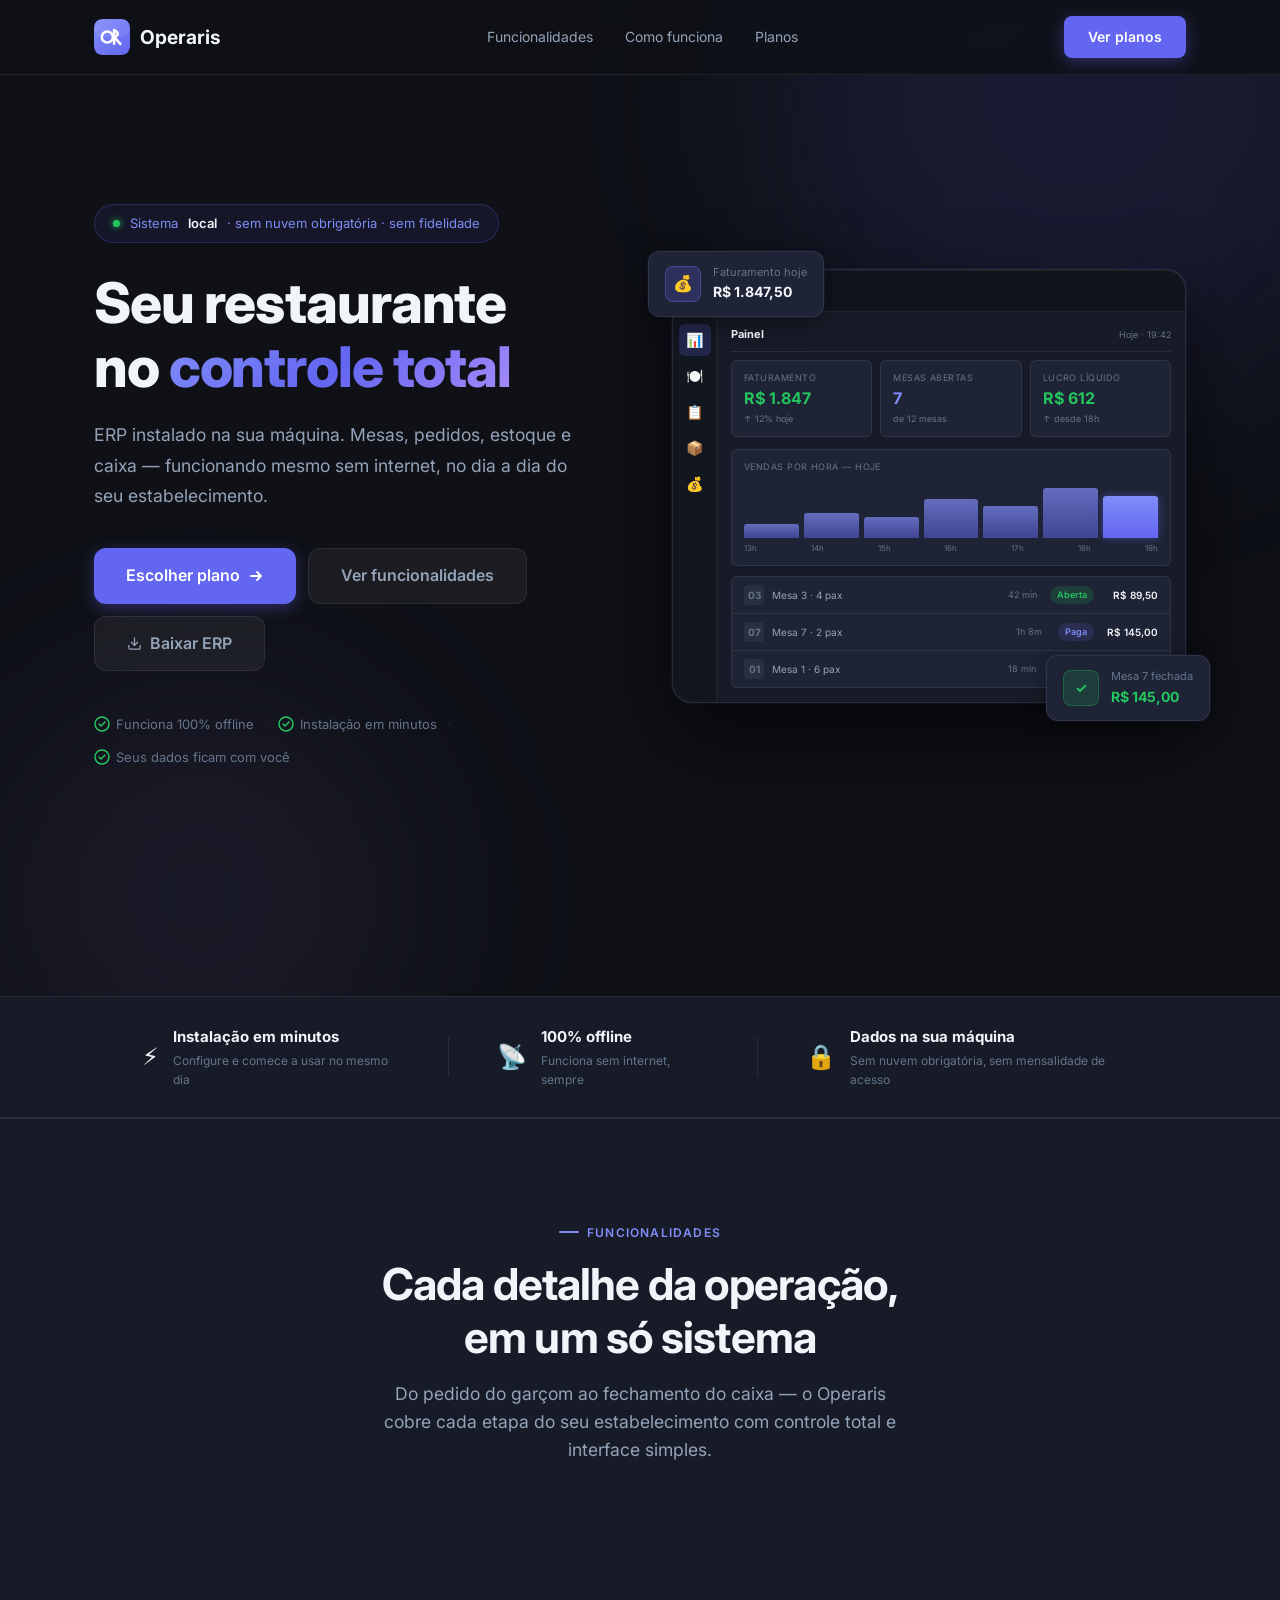
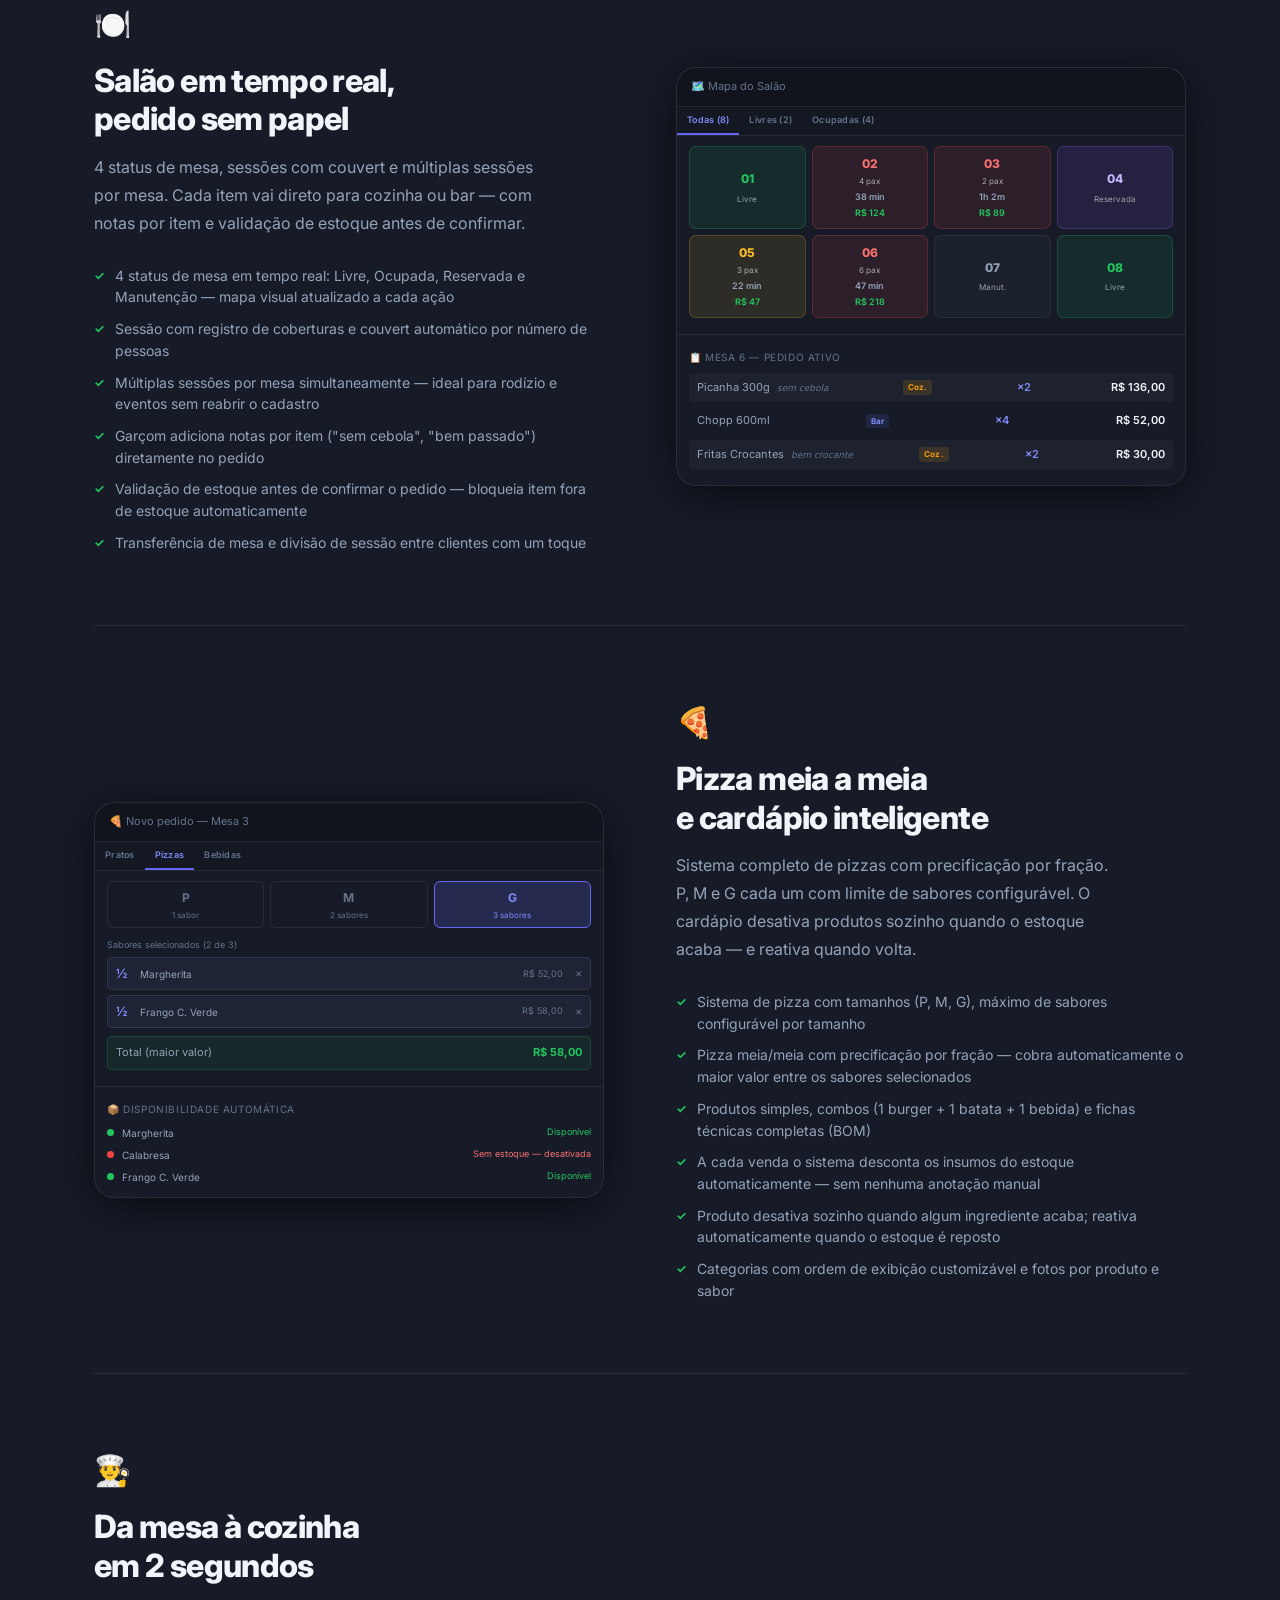
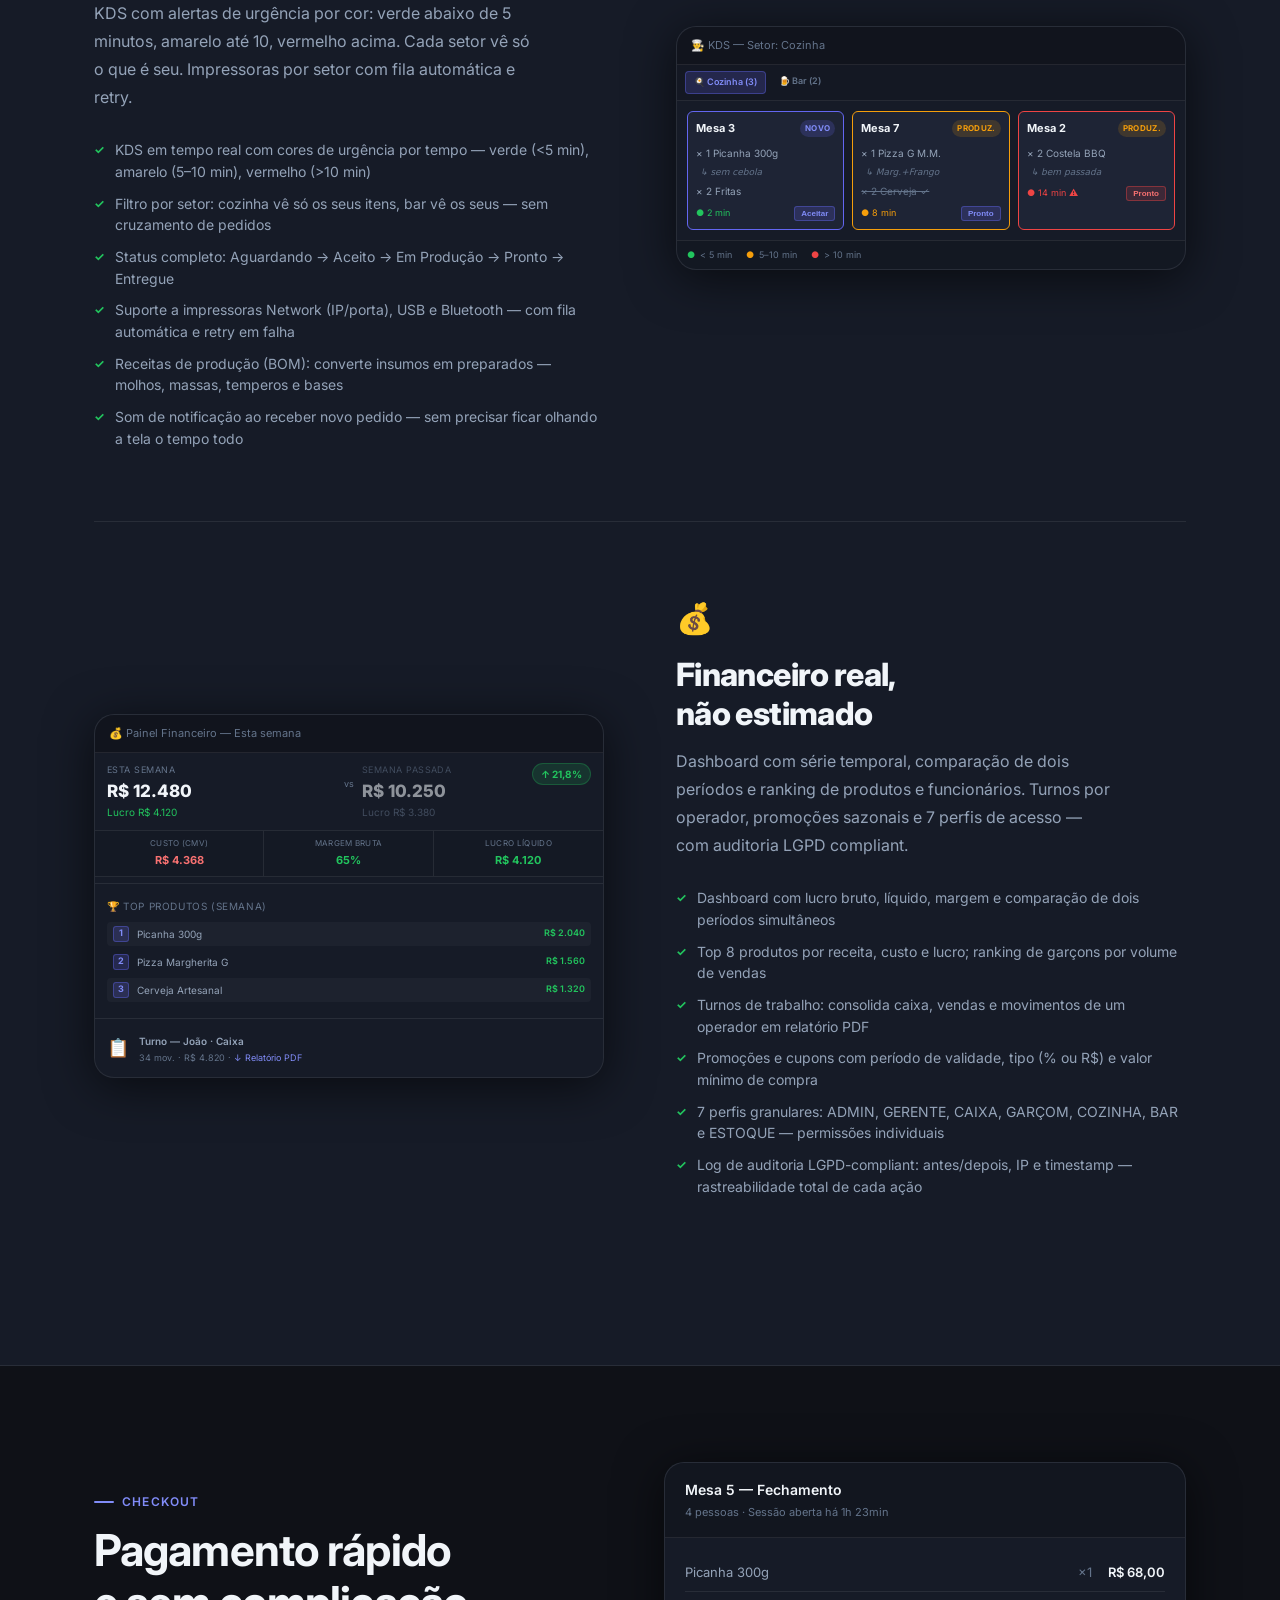
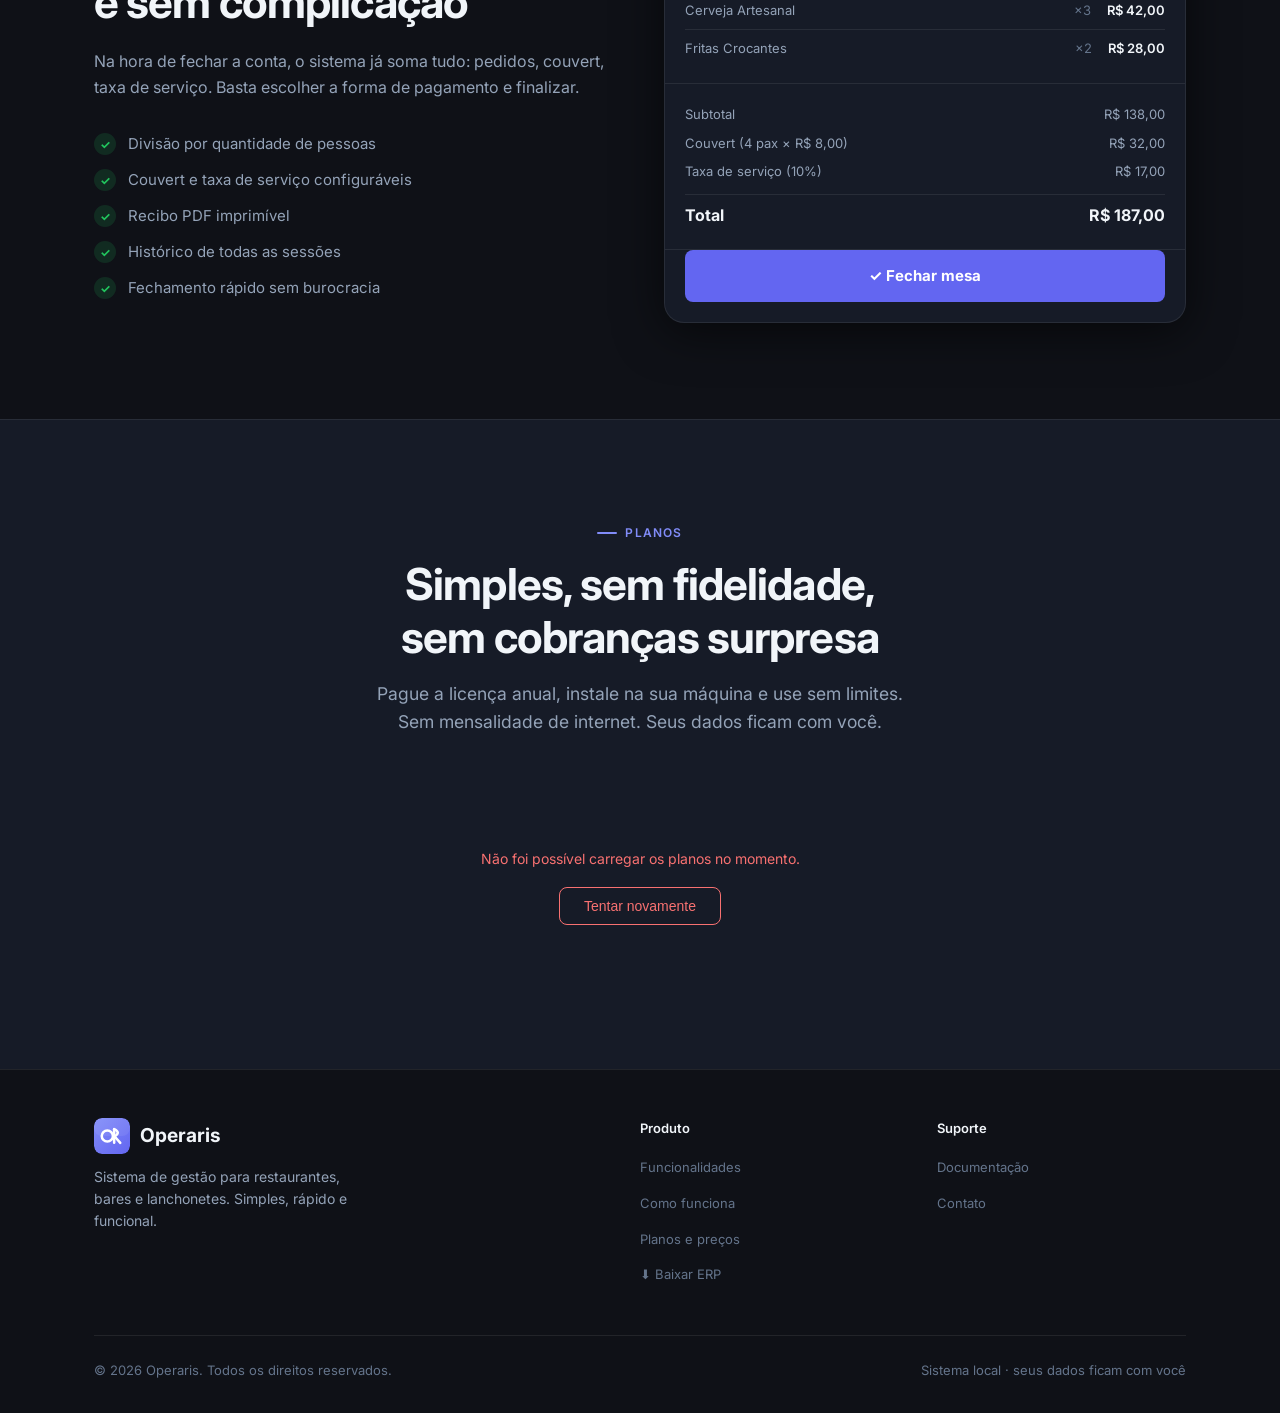
==== commit cca82c2c: "feat: melhorar mockups visuais da landing com detalhes do ERP real Hero: adiciona header de página, " ====
--- a/index.html
+++ b/index.html
@@ -117,10 +117,9 @@
             <div class="dot dot-red"></div>
             <div class="dot dot-yellow"></div>
             <div class="dot dot-green"></div>
-            <span>Operaris ERP — Dashboard</span>
+            <span>Operaris ERP</span>
           </div>
           <div class="mockup-body">
-            <!-- nav sidebar hint -->
             <div class="mockup-layout">
               <div class="mockup-sidebar">
                 <div class="msb-item active">📊</div>
@@ -130,6 +129,10 @@
                 <div class="msb-item">💰</div>
               </div>
               <div class="mockup-main">
+                <div class="mockup-page-header">
+                  <span class="mockup-page-title">Painel</span>
+                  <span class="mockup-page-sub">Hoje · 19:42</span>
+                </div>
                 <div class="mockup-row">
                   <div class="mockup-card">
                     <div class="mockup-card-label">Faturamento</div>
@@ -142,39 +145,45 @@
                     <div class="mockup-card-delta">de 12 mesas</div>
                   </div>
                   <div class="mockup-card">
-                    <div class="mockup-card-label">Pedidos</div>
-                    <div class="mockup-card-value">34</div>
+                    <div class="mockup-card-label">Lucro líquido</div>
+                    <div class="mockup-card-value green">R$ 612</div>
                     <div class="mockup-card-delta">↑ desde 18h</div>
                   </div>
                 </div>
                 <div class="mockup-chart-area">
-                  <div class="chart-label">Vendas por hora</div>
+                  <div class="chart-label">Vendas por hora — hoje</div>
                   <div class="chart-bars">
-                    <div class="bar" style="height:30%"></div>
-                    <div class="bar" style="height:55%"></div>
-                    <div class="bar" style="height:42%"></div>
-                    <div class="bar" style="height:75%"></div>
-                    <div class="bar" style="height:60%"></div>
-                    <div class="bar" style="height:95%"></div>
-                    <div class="bar bar-active" style="height:78%"></div>
+                    <div class="bar" style="height:25%"></div>
+                    <div class="bar" style="height:45%"></div>
+                    <div class="bar" style="height:38%"></div>
+                    <div class="bar" style="height:70%"></div>
+                    <div class="bar" style="height:58%"></div>
+                    <div class="bar" style="height:90%"></div>
+                    <div class="bar bar-active" style="height:75%"></div>
+                  </div>
+                  <div class="chart-times">
+                    <span>13h</span><span>14h</span><span>15h</span><span>16h</span><span>17h</span><span>18h</span><span>19h</span>
                   </div>
                 </div>
                 <div class="mockup-table-area">
                   <div class="mockup-table-row">
                     <span class="mtr-num">03</span>
-                    <span class="mtr-name">Mesa 3 — João</span>
+                    <span class="mtr-name">Mesa 3 · 4 pax</span>
+                    <span class="mtr-time">42 min</span>
                     <span class="mtr-status open">Aberta</span>
                     <span class="mtr-value">R$ 89,50</span>
                   </div>
                   <div class="mockup-table-row">
                     <span class="mtr-num">07</span>
-                    <span class="mtr-name">Mesa 7 — Maria</span>
+                    <span class="mtr-name">Mesa 7 · 2 pax</span>
+                    <span class="mtr-time">1h 8m</span>
                     <span class="mtr-status paid">Paga</span>
                     <span class="mtr-value">R$ 145,00</span>
                   </div>
                   <div class="mockup-table-row">
                     <span class="mtr-num">01</span>
-                    <span class="mtr-name">Mesa 1 — Carlos</span>
+                    <span class="mtr-name">Mesa 1 · 6 pax</span>
+                    <span class="mtr-time">18 min</span>
                     <span class="mtr-status open">Aberta</span>
                     <span class="mtr-value">R$ 62,00</span>
                   </div>
@@ -247,34 +256,74 @@
           </div>
           <div class="feature-block-visual">
             <div class="fb-mockup">
-              <div class="fbm-header">🗺️ Salão — 8 mesas</div>
-              <div class="tables-grid" style="padding:12px;">
-                <div class="table-chip free">01<br/>Livre</div>
-                <div class="table-chip busy">02<br/>Ocup.</div>
-                <div class="table-chip busy">03<br/>Ocup.</div>
-                <div class="table-chip reserved">04<br/>Res.</div>
-                <div class="table-chip partial">05<br/>Parc.</div>
-                <div class="table-chip busy">06<br/>Ocup.</div>
-                <div class="table-chip maintenance">07<br/>Manut.</div>
-                <div class="table-chip free">08<br/>Livre</div>
+              <div class="fbm-header">🗺️ Mapa do Salão</div>
+              <div class="fbm-tabs">
+                <div class="fbm-tab active">Todas (8)</div>
+                <div class="fbm-tab">Livres (2)</div>
+                <div class="fbm-tab">Ocupadas (4)</div>
+              </div>
+              <div class="floor-grid">
+                <div class="floor-table floor-free">
+                  <div class="ft-num">01</div>
+                  <div class="ft-label">Livre</div>
+                </div>
+                <div class="floor-table floor-busy">
+                  <div class="ft-num">02</div>
+                  <div class="ft-pax">4 pax</div>
+                  <div class="ft-time">38 min</div>
+                  <div class="ft-val">R$ 124</div>
+                </div>
+                <div class="floor-table floor-busy">
+                  <div class="ft-num">03</div>
+                  <div class="ft-pax">2 pax</div>
+                  <div class="ft-time">1h 2m</div>
+                  <div class="ft-val">R$ 89</div>
+                </div>
+                <div class="floor-table floor-reserved">
+                  <div class="ft-num">04</div>
+                  <div class="ft-label">Reservada</div>
+                </div>
+                <div class="floor-table floor-partial">
+                  <div class="ft-num">05</div>
+                  <div class="ft-pax">3 pax</div>
+                  <div class="ft-time">22 min</div>
+                  <div class="ft-val">R$ 47</div>
+                </div>
+                <div class="floor-table floor-busy">
+                  <div class="ft-num">06</div>
+                  <div class="ft-pax">6 pax</div>
+                  <div class="ft-time">47 min</div>
+                  <div class="ft-val">R$ 218</div>
+                </div>
+                <div class="floor-table floor-maintenance">
+                  <div class="ft-num">07</div>
+                  <div class="ft-label">Manut.</div>
+                </div>
+                <div class="floor-table floor-free">
+                  <div class="ft-num">08</div>
+                  <div class="ft-label">Livre</div>
+                </div>
               </div>
               <div class="fbm-divider"></div>
-              <div class="fbm-sub-header">📋 Mesa 3 — Pedidos (Cozinha + Bar)</div>
-              <div class="order-list" style="padding:8px 12px 12px;">
+              <div class="fbm-sub-header">📋 Mesa 6 — Pedido ativo</div>
+              <div class="order-list" style="padding:6px 12px 12px;">
                 <div class="order-item">
                   <span class="order-item-name">Picanha 300g <span class="order-item-note">sem cebola</span></span>
-                  <span class="order-item-qty">×1</span>
-                  <span class="order-item-price">R$ 68,00</span>
+                  <span class="order-sector order-sector--coz">Coz.</span>
+                  <span class="order-item-qty">×2</span>
+                  <span class="order-item-price">R$ 136,00</span>
                 </div>
                 <div class="order-item">
-                  <span class="order-item-name">Cerveja Artesanal</span>
-                  <span class="order-item-qty">×3</span>
-                  <span class="order-item-price">R$ 42,00</span>
+                  <span class="order-item-name">Chopp 600ml</span>
+                  <span class="order-sector order-sector--bar">Bar</span>
+                  <span class="order-item-qty">×4</span>
+                  <span class="order-item-price">R$ 52,00</span>
                 </div>
                 <div class="order-item">
                   <span class="order-item-name">Fritas Crocantes <span class="order-item-note">bem crocante</span></span>
+                  <span class="order-sector order-sector--coz">Coz.</span>
                   <span class="order-item-qty">×2</span>
-                  <span class="order-item-price">R$ 28,00</span>
+                  <span class="order-item-price">R$ 30,00</span>
                 </div>
               </div>
             </div>
@@ -298,23 +347,31 @@
           </div>
           <div class="feature-block-visual">
             <div class="fb-mockup">
-              <div class="fbm-header">🍕 Novo pedido — Pizza Grande</div>
+              <div class="fbm-header">🍕 Novo pedido — Mesa 3</div>
+              <div class="fbm-tabs">
+                <div class="fbm-tab">Pratos</div>
+                <div class="fbm-tab active">Pizzas</div>
+                <div class="fbm-tab">Bebidas</div>
+              </div>
               <div class="pizza-mock">
                 <div class="pizza-sizes-row">
                   <div class="pizza-size">P<div class="pizza-size-max">1 sabor</div></div>
                   <div class="pizza-size">M<div class="pizza-size-max">2 sabores</div></div>
                   <div class="pizza-size active">G<div class="pizza-size-max">3 sabores</div></div>
                 </div>
+                <div class="pizza-flavors-label">Sabores selecionados (2 de 3)</div>
                 <div class="pizza-flavors">
                   <div class="pizza-flavor">
                     <span class="pizza-frac">½</span>
                     <span class="pizza-fname">Margherita</span>
                     <span class="pizza-fprice">R$ 52,00</span>
+                    <span class="pizza-remove">×</span>
                   </div>
                   <div class="pizza-flavor">
                     <span class="pizza-frac">½</span>
                     <span class="pizza-fname">Frango C. Verde</span>
                     <span class="pizza-fprice">R$ 58,00</span>
+                    <span class="pizza-remove">×</span>
                   </div>
                 </div>
                 <div class="pizza-total-row">
@@ -333,7 +390,7 @@
                 <div class="avail-item">
                   <span class="avail-dot avail-off"></span>
                   <span class="avail-name">Calabresa</span>
-                  <span class="avail-status avail-status--off">Sem estoque</span>
+                  <span class="avail-status avail-status--off">Sem estoque — desativada</span>
                 </div>
                 <div class="avail-item">
                   <span class="avail-dot avail-on"></span>
@@ -362,7 +419,11 @@
           </div>
           <div class="feature-block-visual">
             <div class="fb-mockup">
-              <div class="fbm-header">👨‍🍳 KDS — Cozinha em tempo real</div>
+              <div class="fbm-header">👨‍🍳 KDS — Setor: Cozinha</div>
+              <div class="fbm-sector-tabs">
+                <div class="fbm-sector-tab active">🍳 Cozinha (3)</div>
+                <div class="fbm-sector-tab">🍺 Bar (2)</div>
+              </div>
               <div class="kds-grid">
                 <div class="kds-ticket kds-new">
                   <div class="kds-t-header">
@@ -371,30 +432,42 @@
                   </div>
                   <div class="kds-t-items">
                     <div class="kds-t-item">× 1 Picanha 300g</div>
+                    <div class="kds-t-item kds-t-item--note">↳ sem cebola</div>
                     <div class="kds-t-item">× 2 Fritas</div>
                   </div>
-                  <div class="kds-t-time kds-time--ok">● 2 min</div>
+                  <div class="kds-t-footer">
+                    <div class="kds-t-time kds-time--ok">● 2 min</div>
+                    <button class="kds-btn">Aceitar</button>
+                  </div>
                 </div>
                 <div class="kds-ticket kds-doing">
                   <div class="kds-t-header">
                     <span class="kds-mesa-num">Mesa 7</span>
-                    <span class="kds-badge kds-badge--doing">Prep.</span>
+                    <span class="kds-badge kds-badge--doing">Produz.</span>
                   </div>
                   <div class="kds-t-items">
                     <div class="kds-t-item">× 1 Pizza G M.M.</div>
+                    <div class="kds-t-item kds-t-item--note">↳ Marg.+Frango</div>
                     <div class="kds-t-item kds-t-item--done">× 2 Cerveja ✓</div>
                   </div>
-                  <div class="kds-t-time kds-time--warn">● 8 min</div>
+                  <div class="kds-t-footer">
+                    <div class="kds-t-time kds-time--warn">● 8 min</div>
+                    <button class="kds-btn">Pronto</button>
+                  </div>
                 </div>
                 <div class="kds-ticket kds-doing kds-urgent">
                   <div class="kds-t-header">
                     <span class="kds-mesa-num">Mesa 2</span>
-                    <span class="kds-badge kds-badge--doing">Prep.</span>
+                    <span class="kds-badge kds-badge--doing">Produz.</span>
                   </div>
                   <div class="kds-t-items">
                     <div class="kds-t-item">× 2 Costela BBQ</div>
-                  </div>
-                  <div class="kds-t-time kds-time--crit">● 14 min</div>
+                    <div class="kds-t-item kds-t-item--note">↳ bem passada</div>
+                  </div>
+                  <div class="kds-t-footer">
+                    <div class="kds-t-time kds-time--crit">● 14 min ⚠</div>
+                    <button class="kds-btn kds-btn--urgent">Pronto</button>
+                  </div>
                 </div>
               </div>
               <div class="kds-legend">
@@ -423,7 +496,7 @@
           </div>
           <div class="feature-block-visual">
             <div class="fb-mockup">
-              <div class="fbm-header">💰 Dashboard — Comparação de períodos</div>
+              <div class="fbm-header">💰 Painel Financeiro — Esta semana</div>
               <div class="period-compare">
                 <div class="period-col">
                   <div class="period-label">Esta semana</div>
@@ -437,6 +510,20 @@
                   <div class="period-profit" style="color:var(--text-muted)">Lucro R$ 3.380</div>
                 </div>
                 <div class="period-badge">↑ 21,8%</div>
+              </div>
+              <div class="fin-detail-row">
+                <div class="fin-detail-item">
+                  <div class="fin-detail-label">Custo (CMV)</div>
+                  <div class="fin-detail-val" style="color:#f87171">R$ 4.368</div>
+                </div>
+                <div class="fin-detail-item">
+                  <div class="fin-detail-label">Margem bruta</div>
+                  <div class="fin-detail-val" style="color:var(--green)">65%</div>
+                </div>
+                <div class="fin-detail-item">
+                  <div class="fin-detail-label">Lucro líquido</div>
+                  <div class="fin-detail-val" style="color:var(--green)">R$ 4.120</div>
+                </div>
               </div>
               <div class="fbm-divider"></div>
               <div class="fbm-sub-header">🏆 Top produtos (semana)</div>
@@ -461,7 +548,7 @@
               <div class="shift-row">
                 <div class="shift-icon-wrap">📋</div>
                 <div class="shift-body">
-                  <div class="shift-title">Turno — João (Caixa)</div>
+                  <div class="shift-title">Turno — João · Caixa</div>
                   <div class="shift-meta">34 mov. · R$ 4.820 · <span style="color:var(--accent-light)">↓ Relatório PDF</span></div>
                 </div>
               </div>
--- a/css/style.css
+++ b/css/style.css
@@ -1588,6 +1588,153 @@
 .top-name { flex: 1; color: var(--text-secondary); }
 .top-val { color: var(--green); font-weight: 600; font-size: 9px; }
 
+/* ===== MOCKUP IMPROVEMENTS ===== */
+
+/* Hero dashboard page header */
+.mockup-page-header {
+  display: flex;
+  justify-content: space-between;
+  align-items: center;
+  padding-bottom: 7px;
+  margin-bottom: 8px;
+  border-bottom: 1px solid var(--border);
+}
+.mockup-page-title { font-size: 11px; font-weight: 700; color: var(--text-primary); }
+.mockup-page-sub { font-size: 9px; color: var(--text-muted); }
+
+/* Chart time labels */
+.chart-times {
+  display: flex;
+  justify-content: space-between;
+  margin-top: 4px;
+}
+.chart-times span { font-size: 8px; color: var(--text-muted); }
+
+/* Table row — time column */
+.mtr-time { font-size: 9px; color: var(--text-muted); min-width: 34px; }
+
+/* Mockup tabs (category/filter strip) */
+.fbm-tabs {
+  display: flex;
+  border-bottom: 1px solid var(--border);
+  background: rgba(0,0,0,.1);
+}
+.fbm-tab {
+  padding: 6px 10px;
+  font-size: 9px;
+  font-weight: 600;
+  color: var(--text-muted);
+  cursor: pointer;
+  border-bottom: 2px solid transparent;
+  letter-spacing: .03em;
+}
+.fbm-tab.active { color: var(--accent-light); border-bottom-color: var(--accent); }
+
+/* KDS sector filter tabs */
+.fbm-sector-tabs {
+  display: flex;
+  gap: 5px;
+  padding: 6px 8px;
+  background: rgba(0,0,0,.1);
+  border-bottom: 1px solid var(--border);
+}
+.fbm-sector-tab {
+  padding: 3px 8px;
+  font-size: 9px;
+  font-weight: 600;
+  color: var(--text-muted);
+  border-radius: 4px;
+  cursor: pointer;
+}
+.fbm-sector-tab.active {
+  background: var(--accent-glow);
+  color: var(--accent-light);
+  border: 1px solid var(--border-accent);
+}
+
+/* Floor map — card-style tables */
+.floor-grid {
+  display: grid;
+  grid-template-columns: repeat(4, 1fr);
+  gap: 6px;
+  padding: 10px 12px;
+}
+.floor-table {
+  border-radius: 7px;
+  padding: 7px 6px;
+  display: flex;
+  flex-direction: column;
+  align-items: center;
+  gap: 2px;
+  border: 1px solid transparent;
+  min-height: 56px;
+  justify-content: center;
+}
+.ft-num { font-size: 12px; font-weight: 800; }
+.ft-pax { font-size: 8px; opacity: .65; }
+.ft-time { font-size: 9px; font-weight: 600; color: var(--text-secondary); }
+.ft-val { font-size: 9px; font-weight: 600; color: var(--green); }
+.ft-label { font-size: 8px; opacity: .6; margin-top: 2px; }
+.floor-free { background: rgba(34,197,94,.1); border-color: rgba(34,197,94,.2); }
+.floor-free .ft-num { color: var(--green); }
+.floor-busy { background: rgba(239,68,68,.1); border-color: rgba(239,68,68,.25); }
+.floor-busy .ft-num { color: #f87171; }
+.floor-reserved { background: rgba(139,92,246,.12); border-color: rgba(139,92,246,.25); }
+.floor-reserved .ft-num { color: #c4b5fd; }
+.floor-partial { background: rgba(251,191,36,.1); border-color: rgba(251,191,36,.2); }
+.floor-partial .ft-num { color: #fbbf24; }
+.floor-maintenance { background: rgba(100,116,139,.08); border-color: rgba(100,116,139,.15); }
+.floor-maintenance .ft-num { color: #94a3b8; }
+
+/* Order sector badge */
+.order-sector {
+  font-size: 8px;
+  font-weight: 700;
+  padding: 1px 5px;
+  border-radius: 3px;
+  flex-shrink: 0;
+  letter-spacing: .02em;
+}
+.order-sector--coz { background: rgba(245,158,11,.15); color: #f59e0b; }
+.order-sector--bar { background: rgba(99,102,241,.15); color: var(--accent-light); }
+
+/* Pizza mockup — label + remove */
+.pizza-flavors-label { font-size: 9px; color: var(--text-muted); padding: 0 0 5px; }
+.pizza-remove { margin-left: 4px; color: var(--text-muted); font-size: 11px; cursor: pointer; flex-shrink: 0; }
+
+/* KDS — item note + footer row + action buttons */
+.kds-t-item--note { font-size: 9px; color: var(--text-muted); font-style: italic; padding-left: 4px; padding-bottom: 1px; }
+.kds-t-footer { display: flex; justify-content: space-between; align-items: center; margin-top: 5px; }
+.kds-btn {
+  font-size: 8px;
+  font-weight: 700;
+  padding: 2px 6px;
+  border-radius: 3px;
+  border: 1px solid var(--border-accent);
+  background: var(--accent-glow);
+  color: var(--accent-light);
+  cursor: pointer;
+}
+.kds-btn--urgent {
+  border-color: rgba(239,68,68,.4);
+  background: rgba(239,68,68,.15);
+  color: #f87171;
+}
+
+/* Financial — detail metrics row */
+.fin-detail-row {
+  display: grid;
+  grid-template-columns: repeat(3,1fr);
+  gap: 0;
+  border-top: 1px solid var(--border);
+  border-bottom: 1px solid var(--border);
+  background: rgba(0,0,0,.08);
+}
+.fin-detail-item { padding: 6px 8px; text-align: center; border-right: 1px solid var(--border); }
+.fin-detail-item:last-child { border-right: none; }
+.fin-detail-label { font-size: 8px; color: var(--text-muted); text-transform: uppercase; letter-spacing: .04em; margin-bottom: 2px; }
+.fin-detail-val { font-size: 11px; font-weight: 700; color: var(--text-primary); }
+
 /* Shift row */
 .shift-row {
   display: flex;
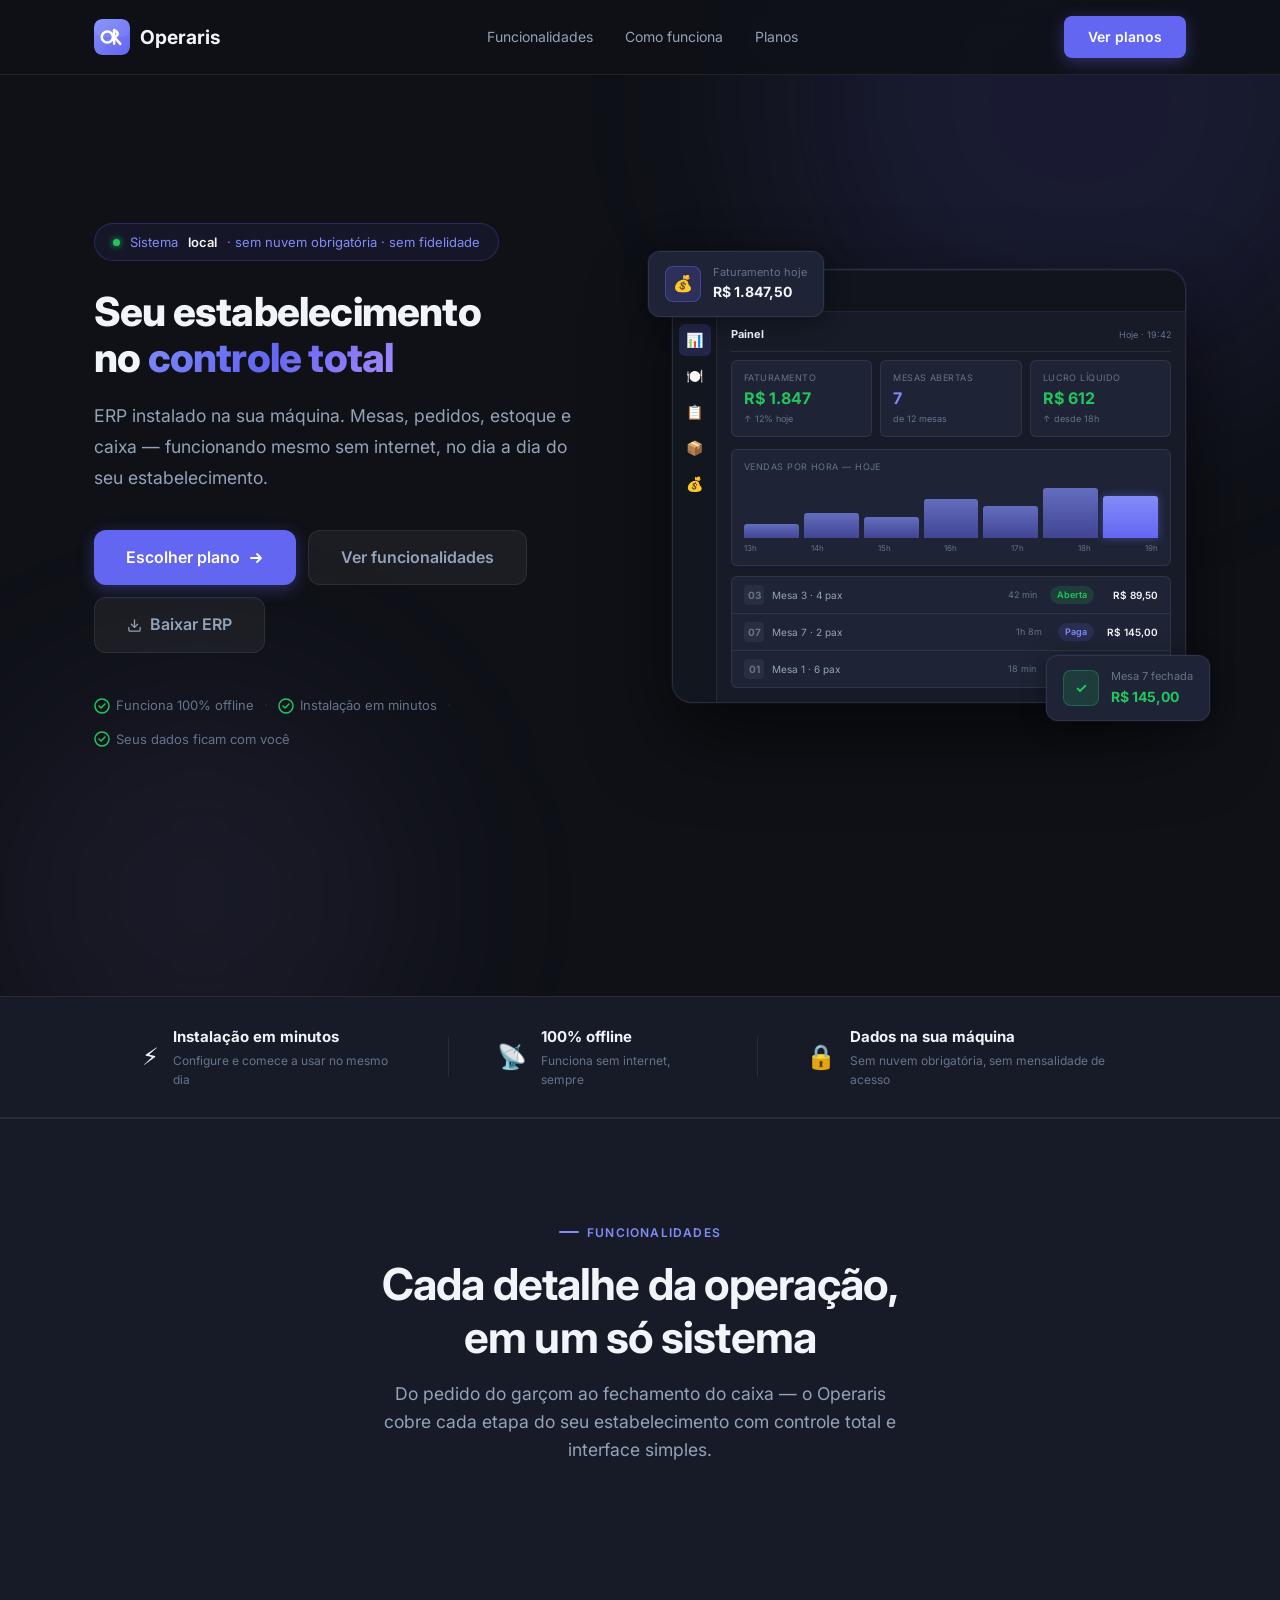
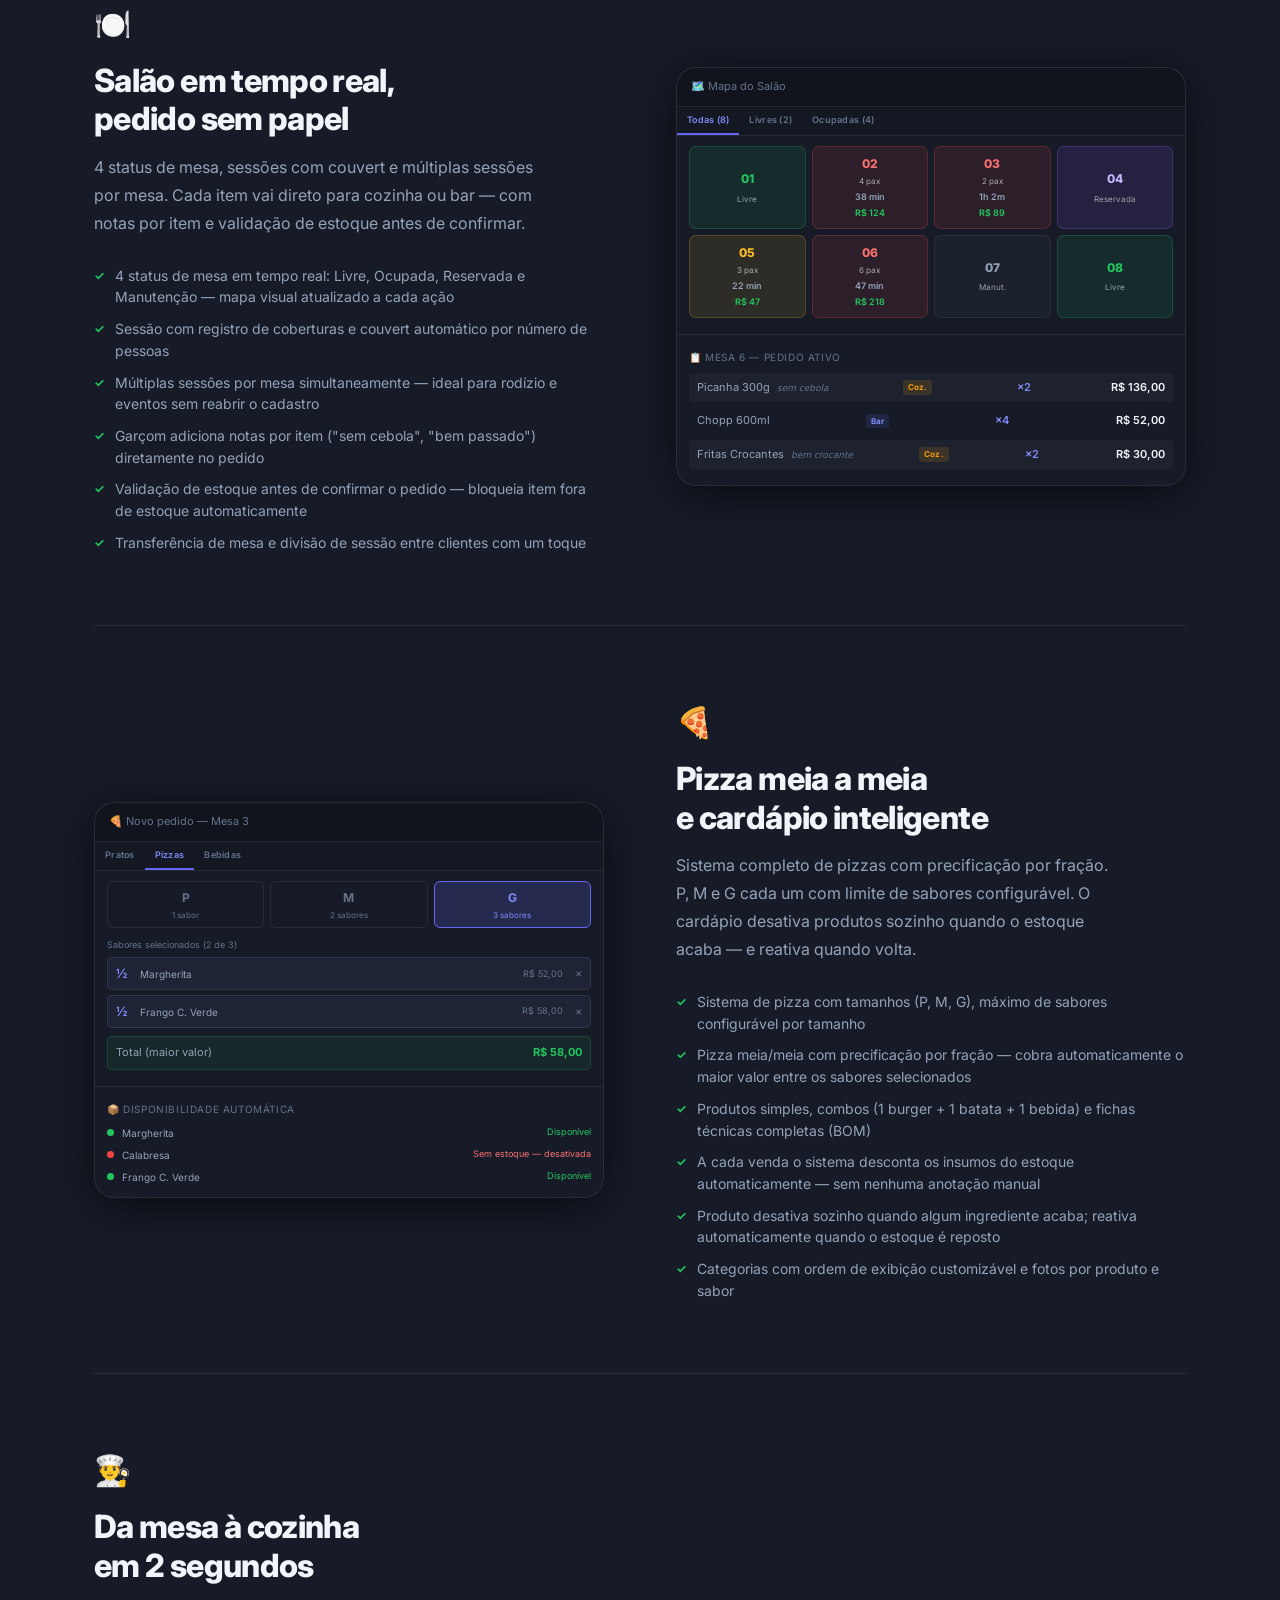
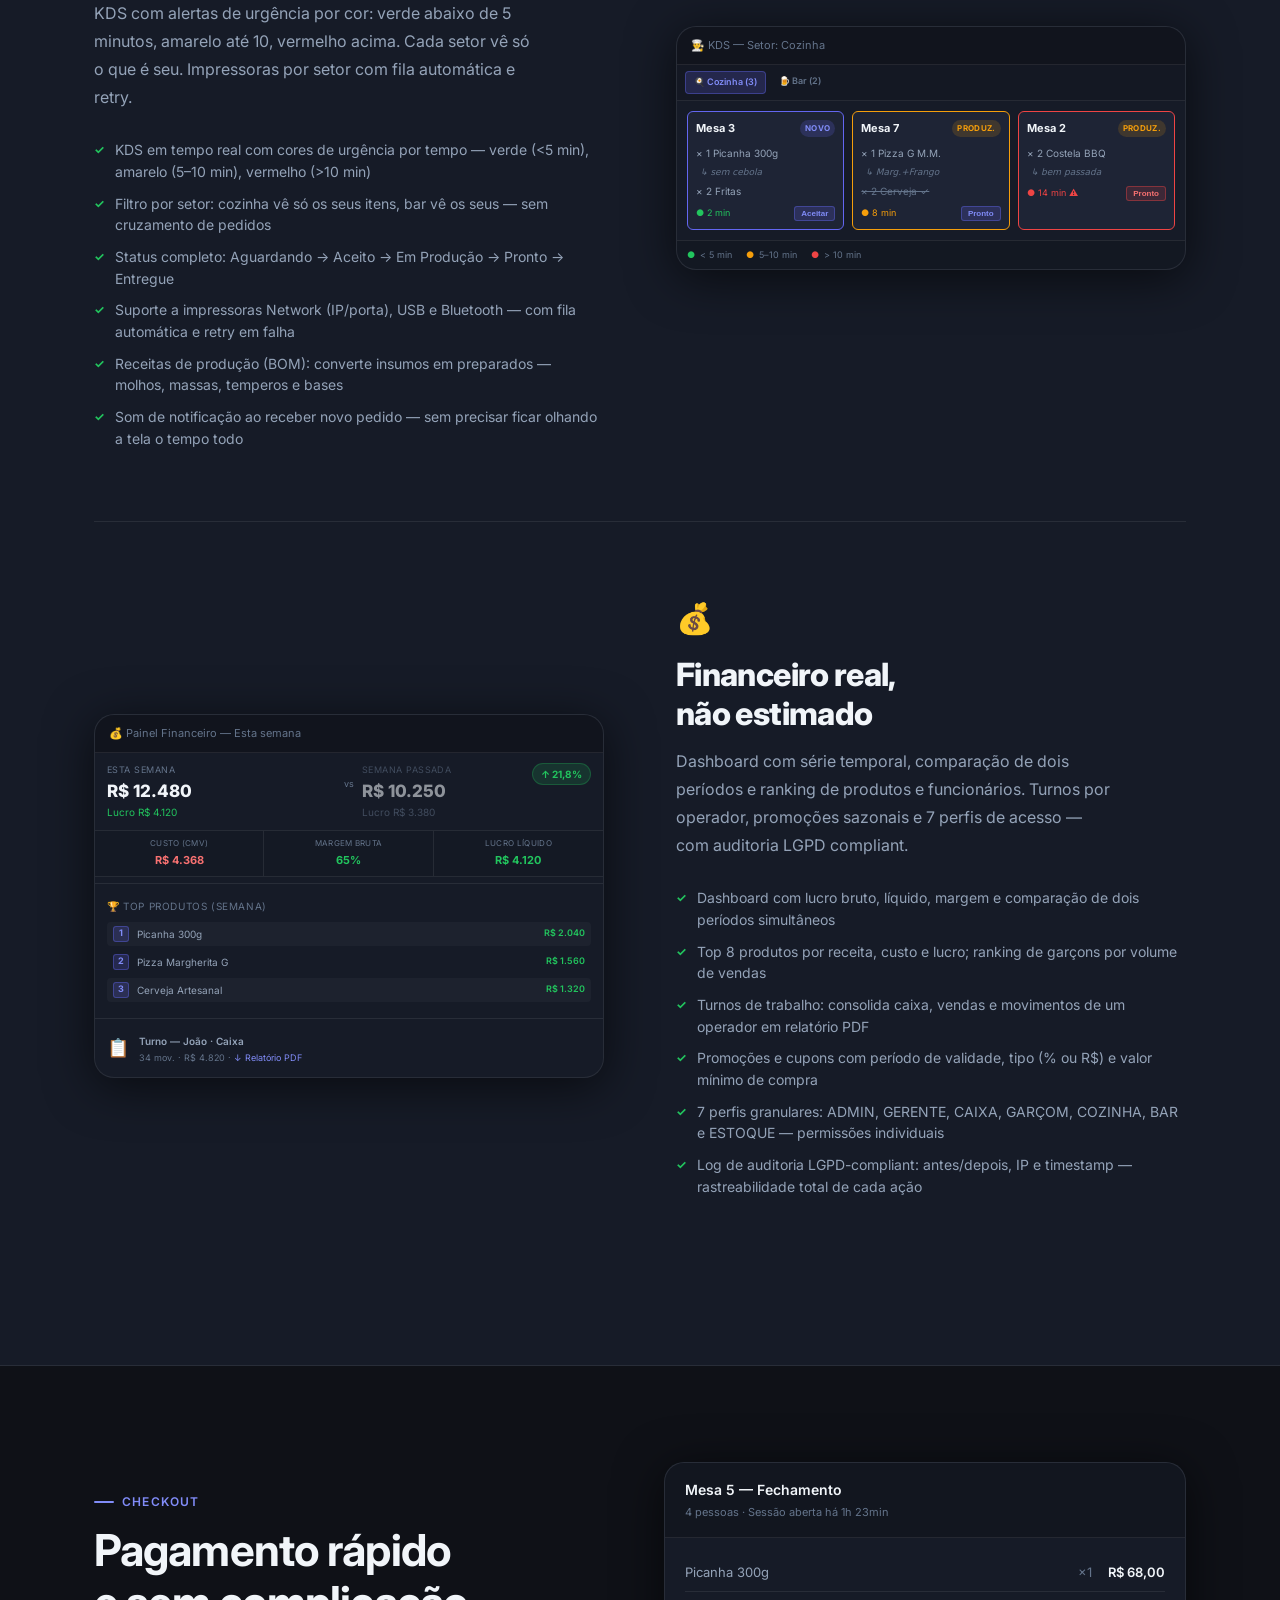
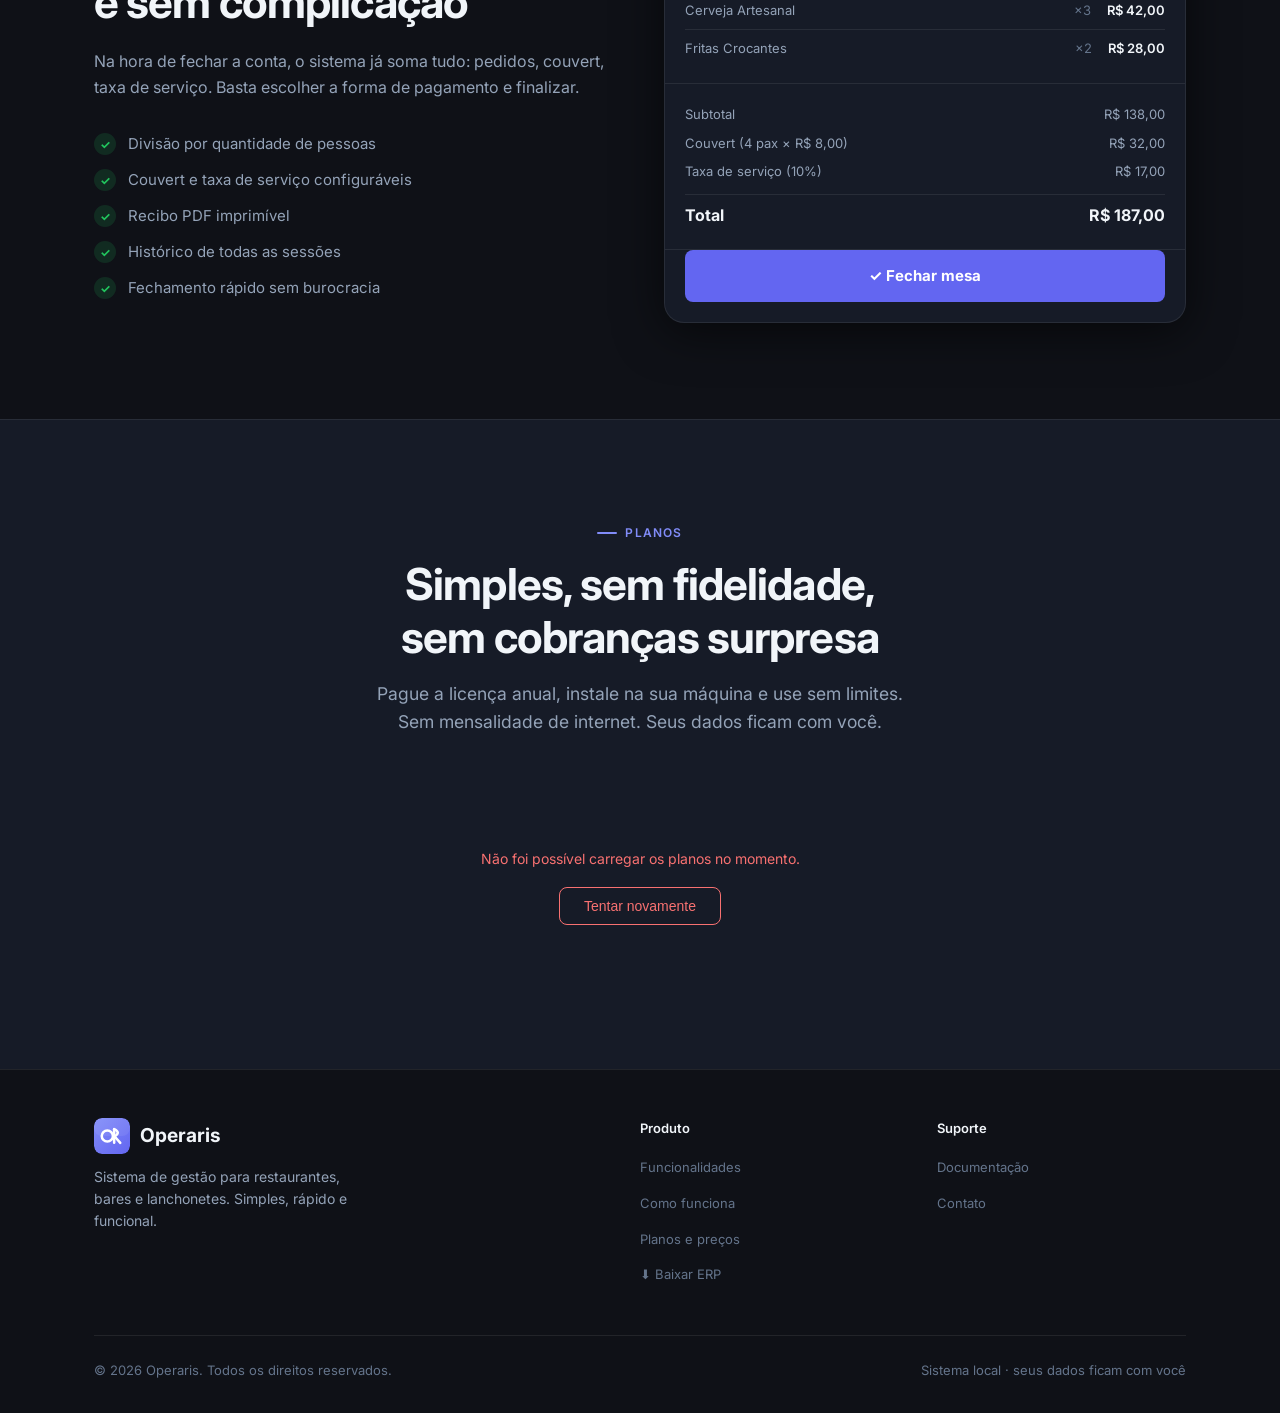
==== commit 51f6f40d: "nova versão" ====
--- a/index.html
+++ b/index.html
@@ -53,7 +53,7 @@
         </div>
 
         <h1 class="fade-in fade-in-d1">
-          Seu restaurante<br/>
+          Seu estabelecimento<br/>
           no <span class="gradient-text">controle total</span>
         </h1>
 
@@ -67,7 +67,7 @@
             <svg width="16" height="16" viewBox="0 0 16 16" fill="none"><path d="M3 8h10M9 4l4 4-4 4" stroke="currentColor" stroke-width="1.8" stroke-linecap="round" stroke-linejoin="round"/></svg>
           </a>
           <a href="#features" class="btn btn-ghost btn-lg">Ver funcionalidades</a>
-          <a href="https://github.com/dgleyramos1/operaris-erp-releases/releases/latest" class="btn btn-ghost btn-lg" target="_blank" rel="noopener noreferrer">
+          <a href="https://github.com/dgleyramos1/operaris-erp-releases/releases/download/desktop-v0.1.66/operaris-erp-0.1.66-x64.exe" class="btn btn-ghost btn-lg" target="_blank" rel="noopener noreferrer">
             <svg width="15" height="15" viewBox="0 0 24 24" fill="none" stroke="currentColor" stroke-width="2" stroke-linecap="round" stroke-linejoin="round"><path d="M21 15v4a2 2 0 0 1-2 2H5a2 2 0 0 1-2-2v-4"/><polyline points="7 10 12 15 17 10"/><line x1="12" y1="15" x2="12" y2="3"/></svg>
             Baixar ERP
           </a>
--- a/css/style.css
+++ b/css/style.css
@@ -245,7 +245,7 @@
 }
 .hero-badge strong { color: var(--text-primary); font-weight: 600; }
 
-.hero-copy h1 { margin-bottom: 20px; }
+.hero-copy h1 { margin-bottom: 20px; font-size: 2.5rem;}
 
 .hero-sub {
   font-size: 1.1rem;
